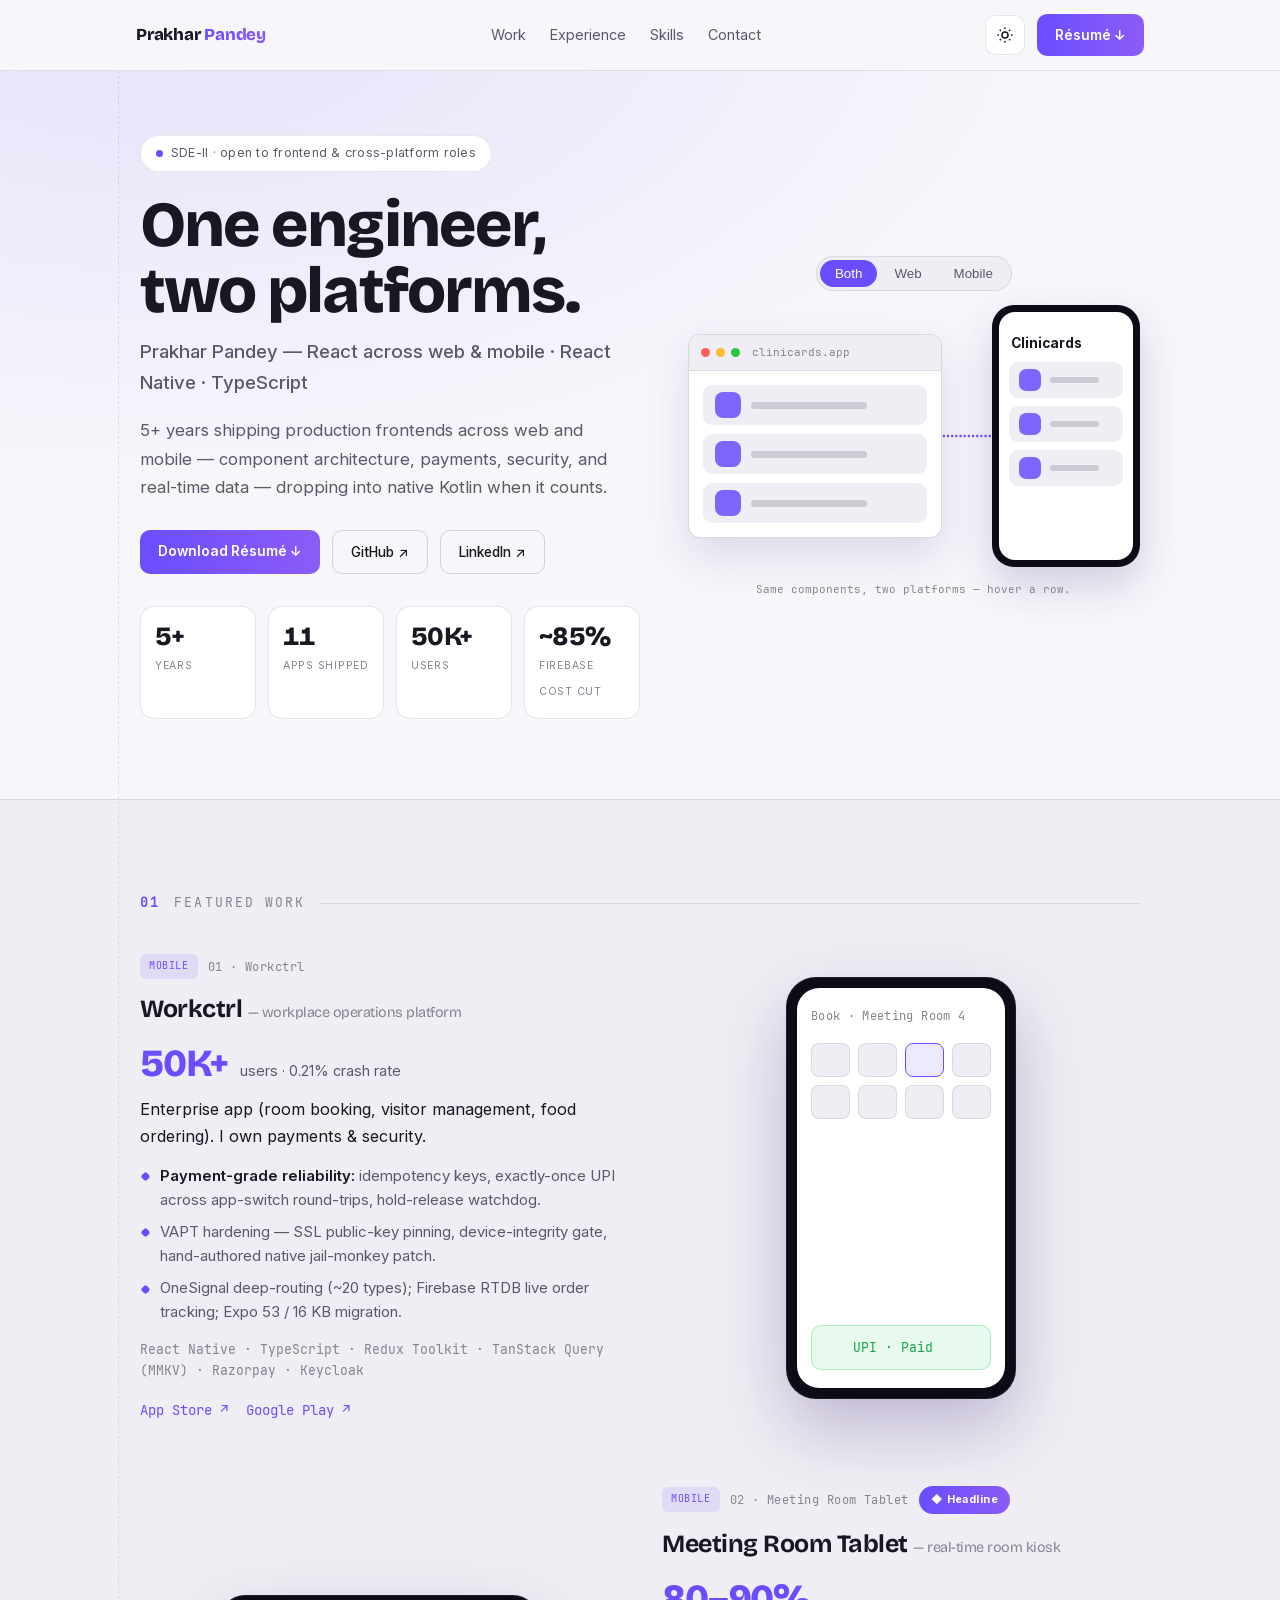
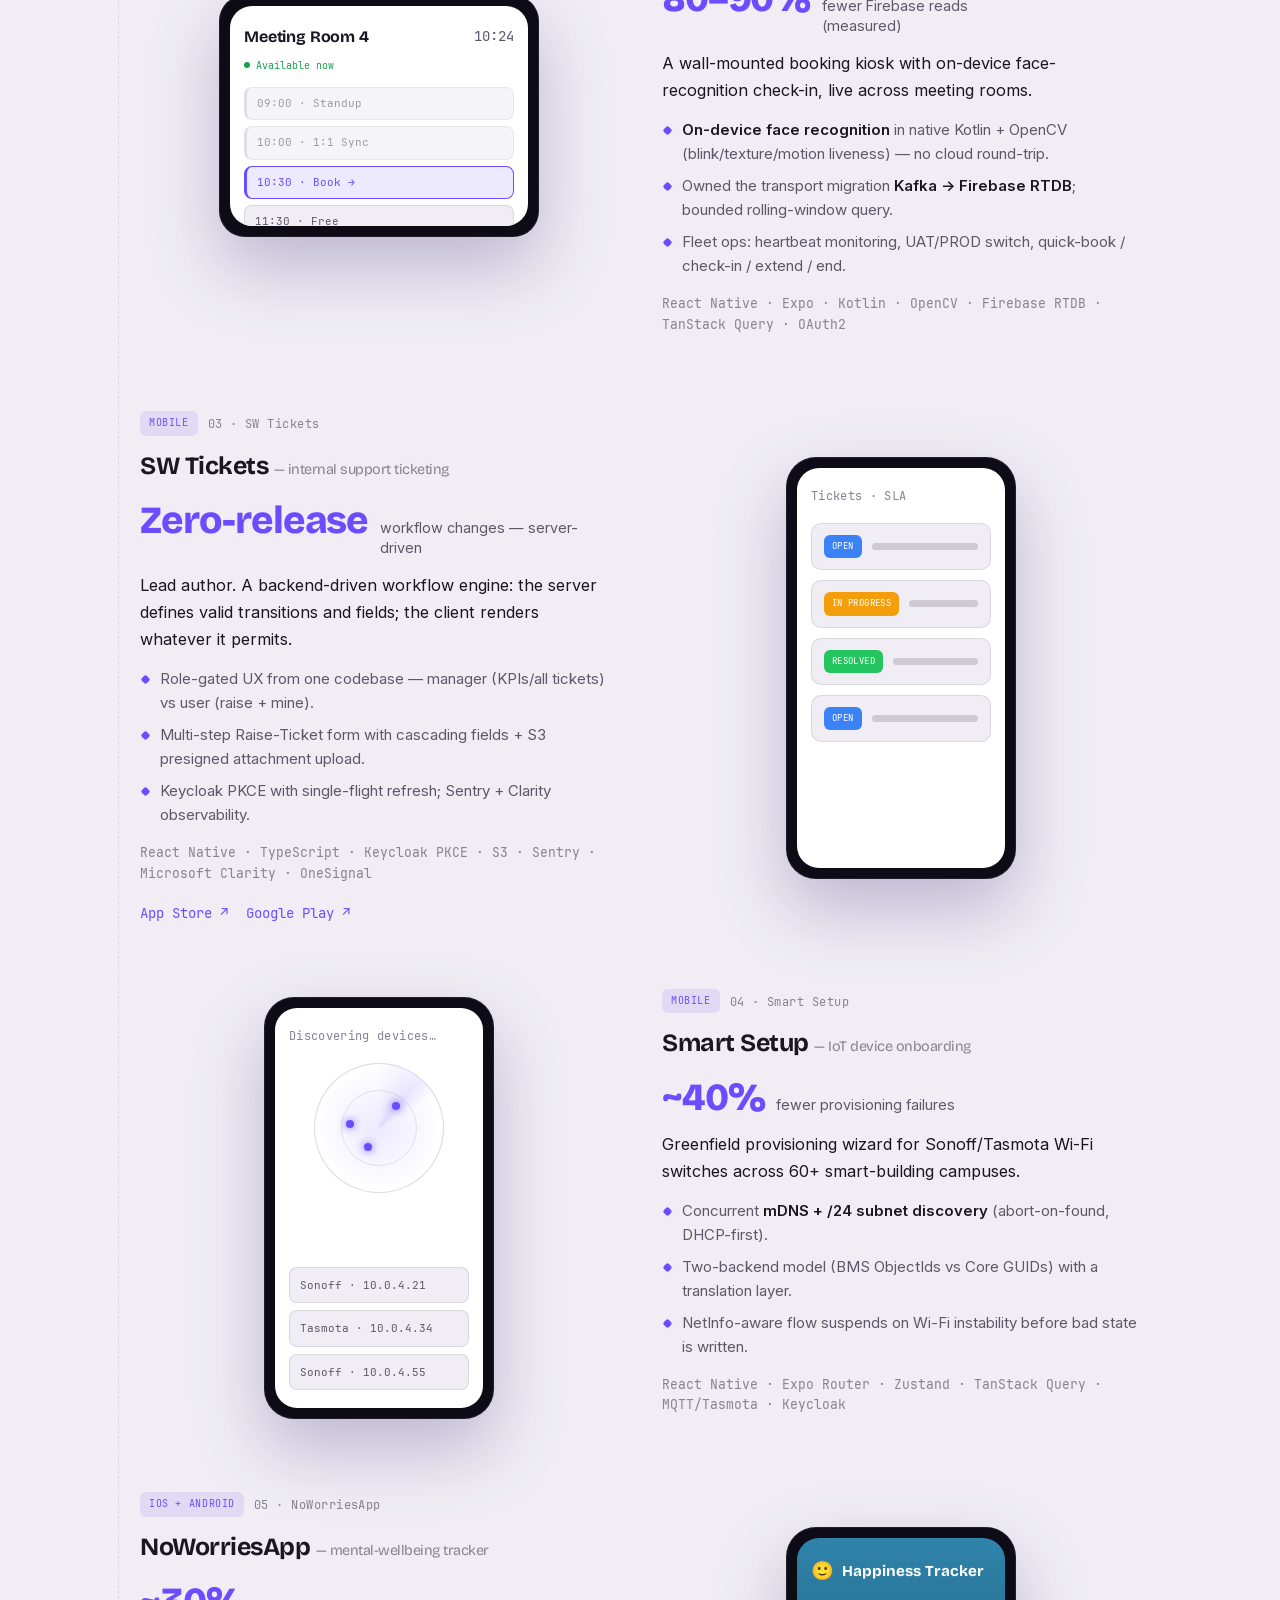
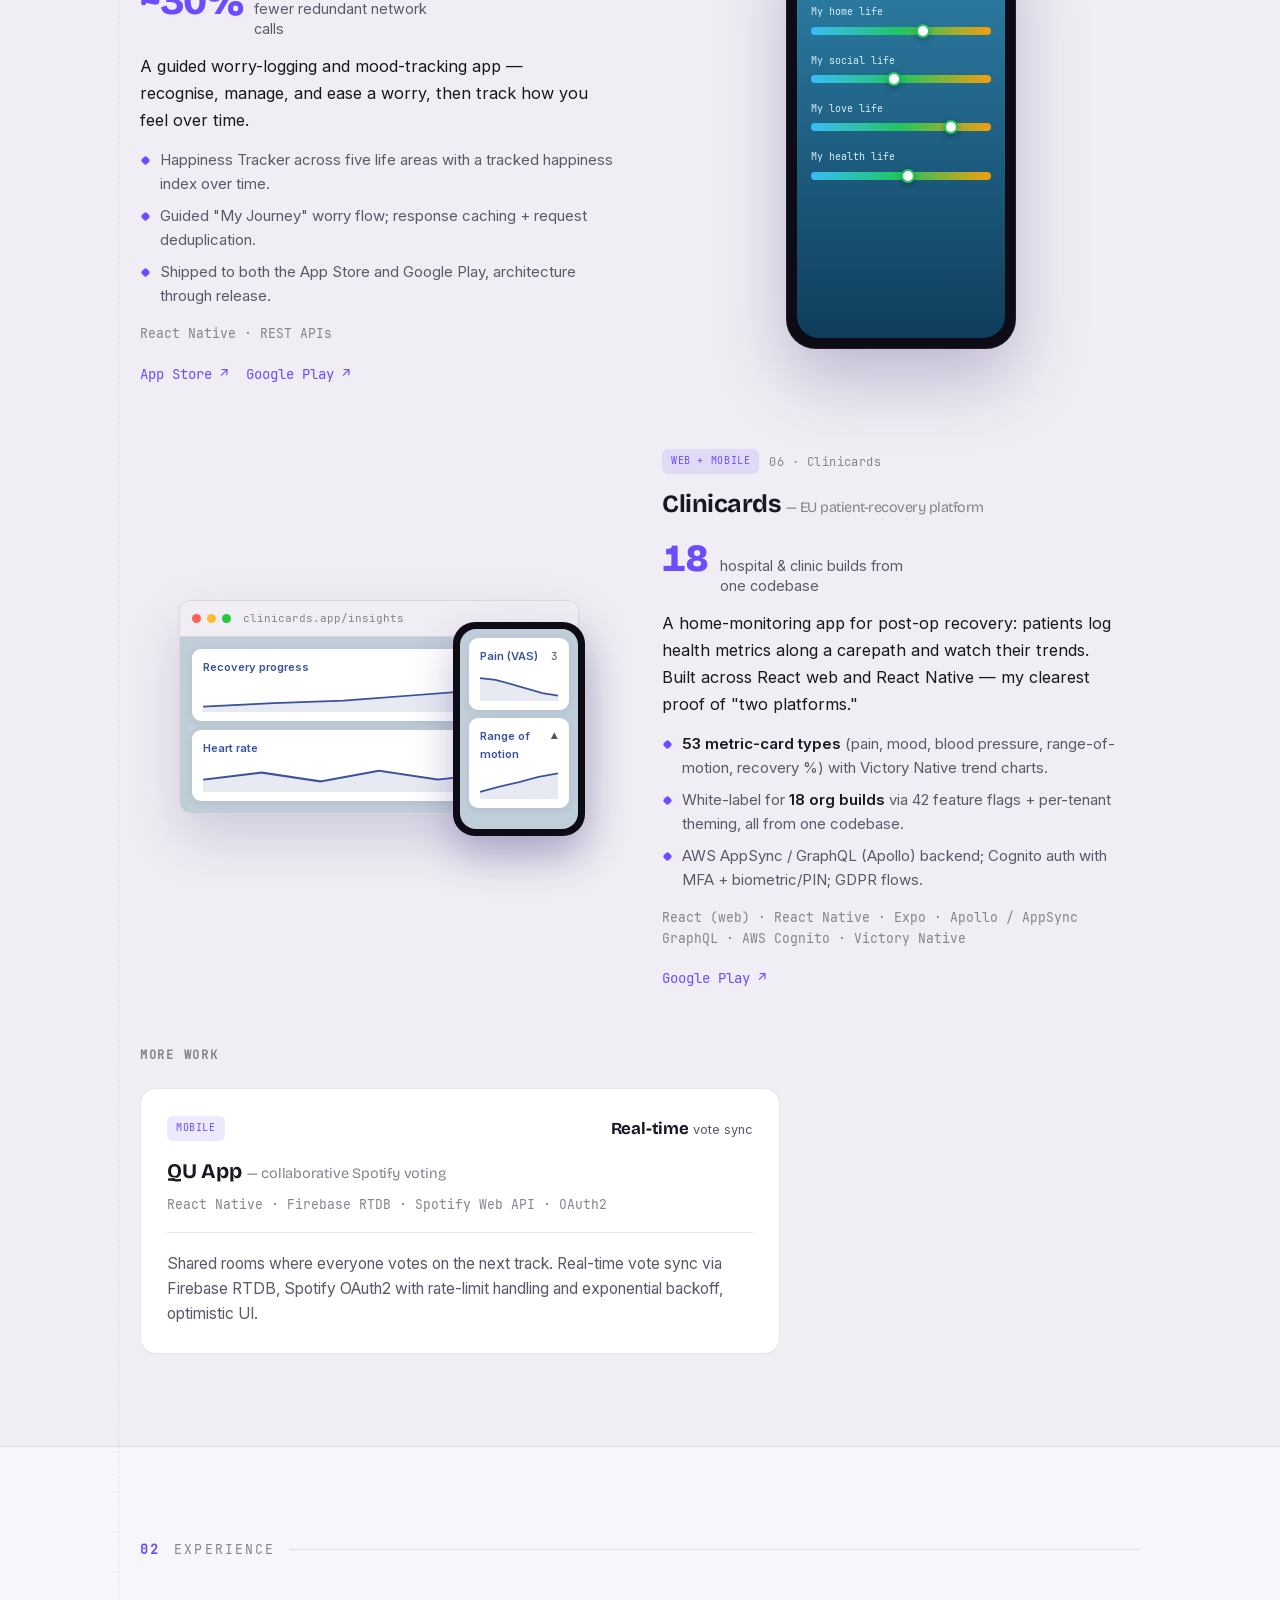
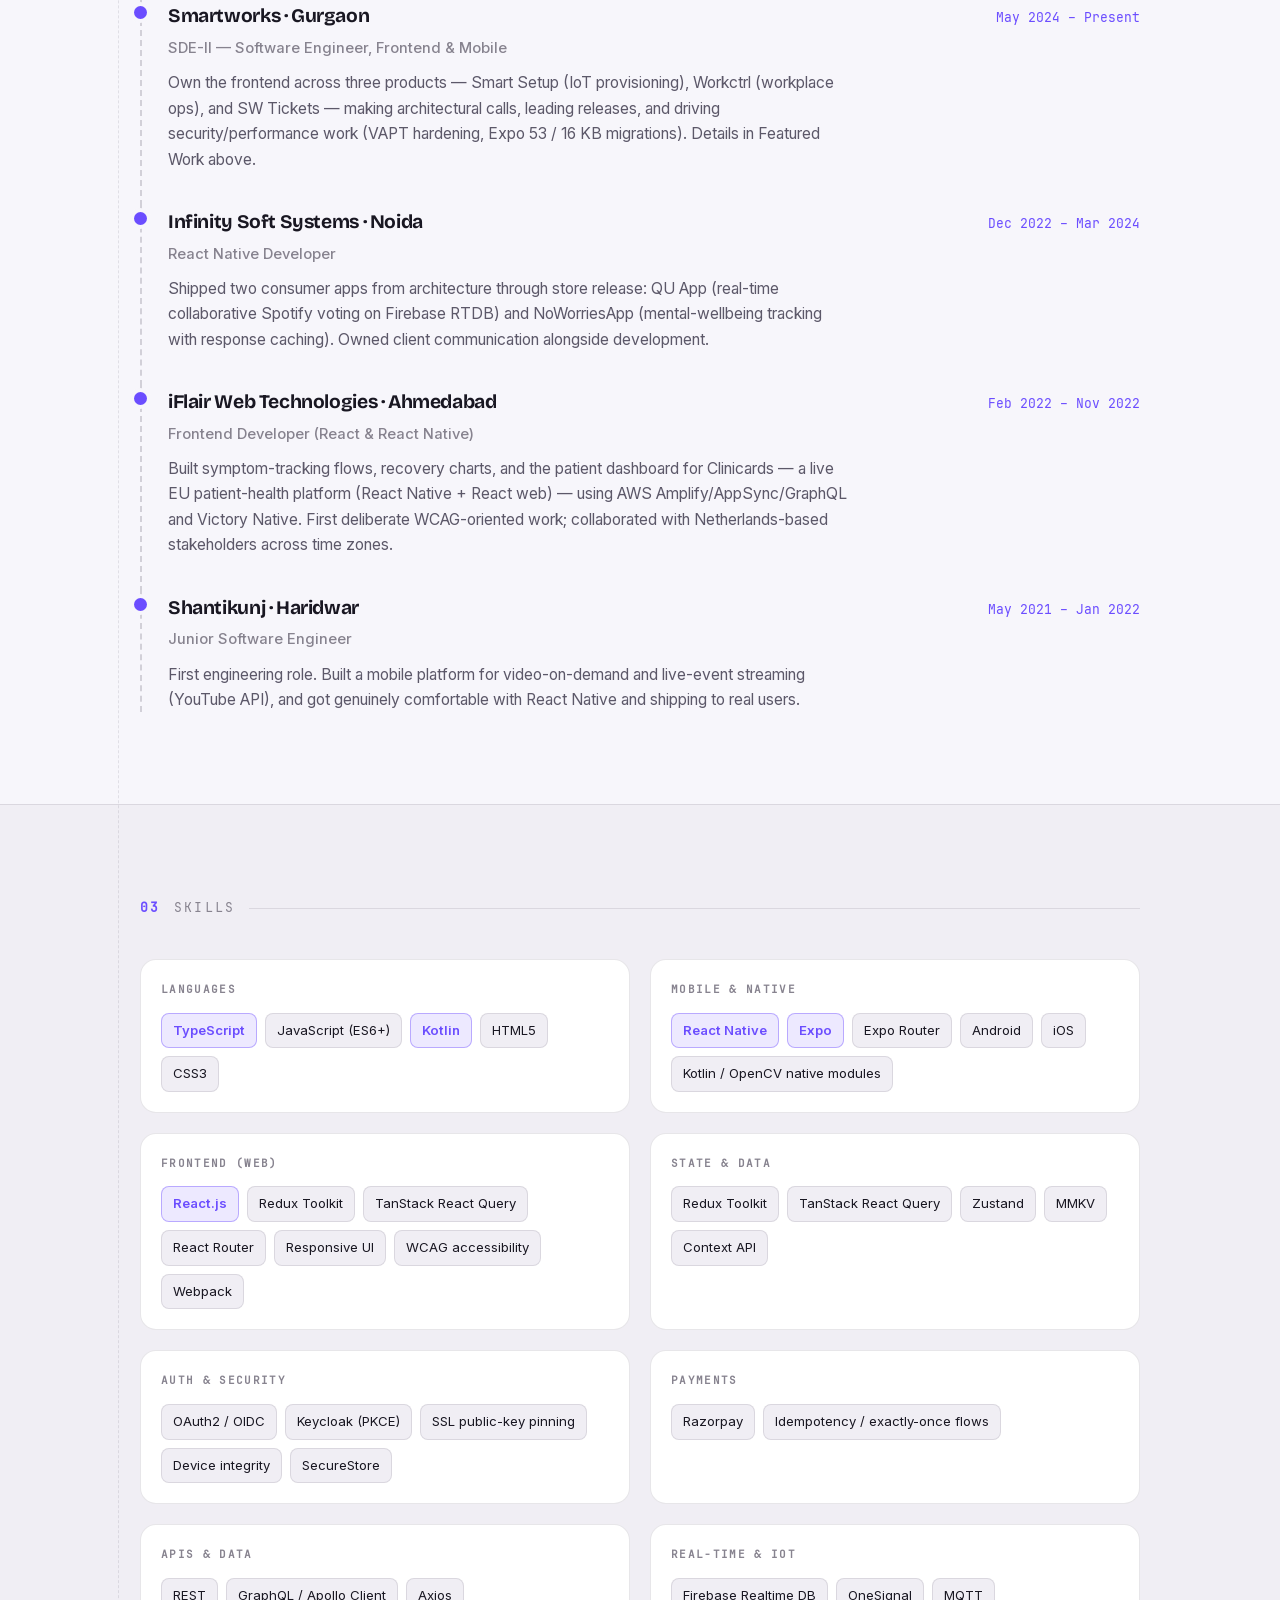
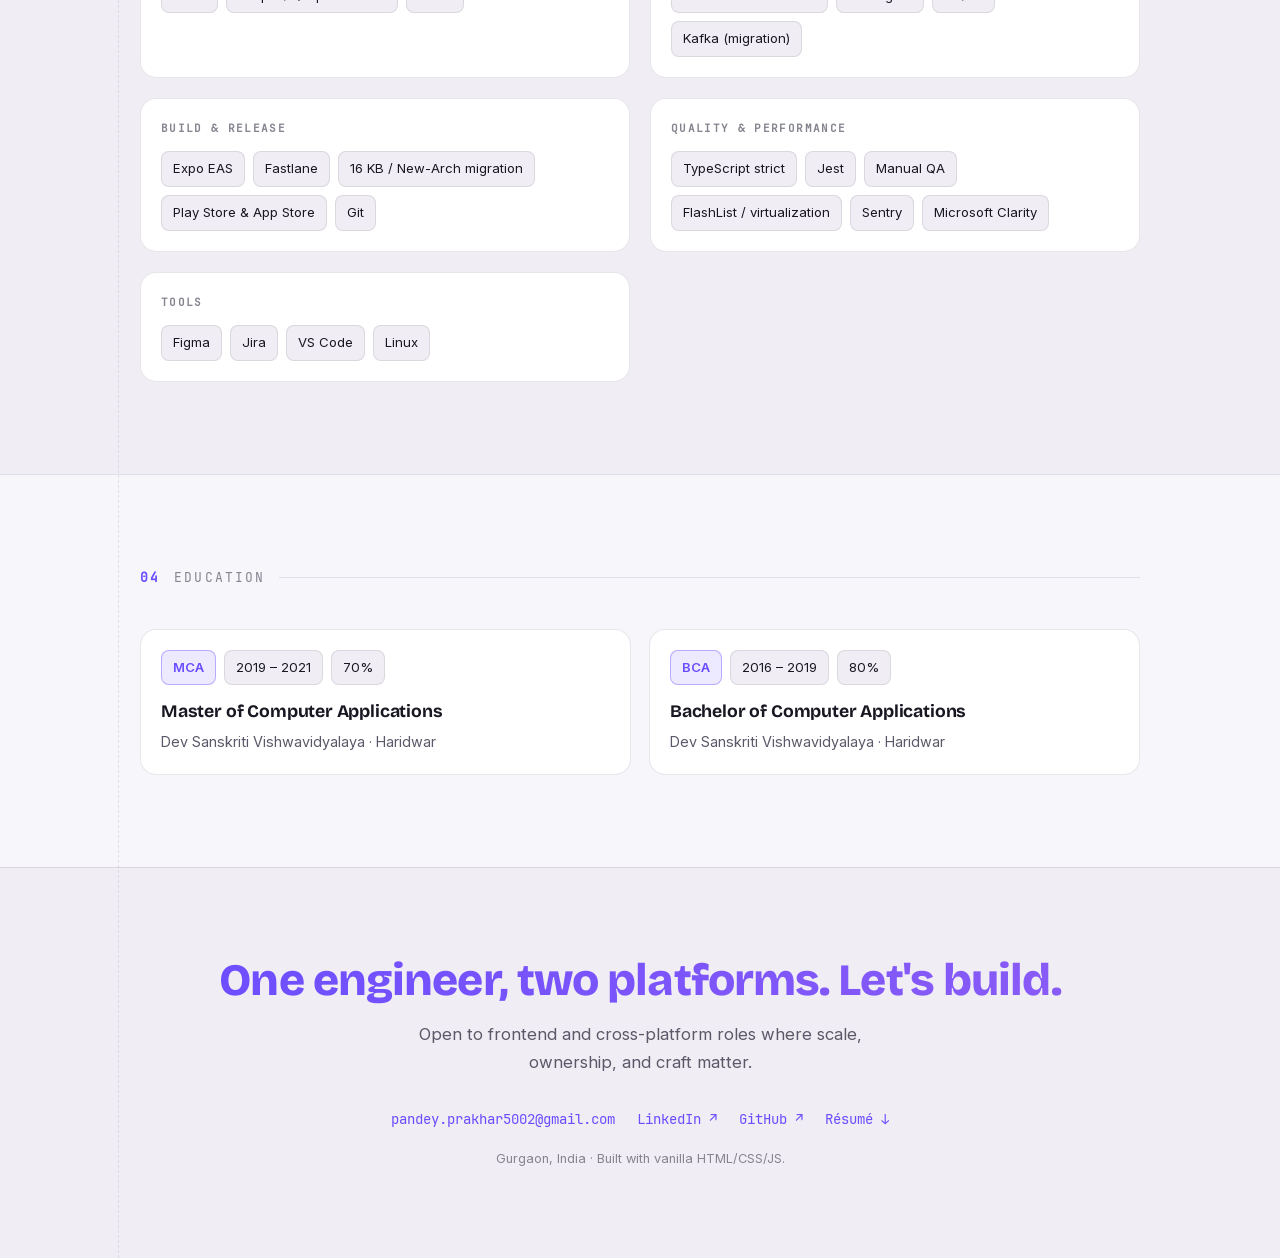
==== index.html @ b1ce0dd2 "Revert product-builder redesign; keep the July design with slate/blue dark mode Co-Authored-By: Clau" ====
<!DOCTYPE html>
<html lang="en">
  <head>
    <meta charset="utf-8" />
    <meta name="viewport" content="width=device-width, initial-scale=1" />
    <meta name="description" content="Prakhar Pandey — SDE-II, Frontend & Cross-Platform Engineer. React, React Native, and TypeScript across web and mobile." />
    <meta name="author" content="Prakhar Pandey" />
    <meta name="theme-color" content="#f7f6fb" />
    <!-- Open Graph -->
    <meta property="og:type" content="website" />
    <meta property="og:title" content="Prakhar Pandey — SDE-II · Frontend & Cross-Platform Engineer" />
    <meta property="og:description" content="SDE-II · React, React Native & TypeScript · one engineer, two platforms. 5+ years shipping production apps." />
    <meta property="og:url" content="https://prakhar5002.github.io/" />
    <title>Prakhar Pandey — SDE-II · Frontend & Cross-Platform Engineer</title>
    <link rel="icon" type="image/x-icon" href="assets/img/favicon.ico" />
    <link href="css/styles.css" rel="stylesheet" />
    <noscript><style>.reveal,.reveal-row{opacity:1 !important;transform:none !important}</style></noscript>
  </head>
  <body id="page-top" data-theme="light">
    <nav class="nav" aria-label="Primary">
      <a class="nav-brand" href="#page-top">Prakhar<span class="gradient-text">Pandey</span></a>
      <ul class="nav-links">
        <li><a href="#projects">Work</a></li>
        <li><a href="#experience">Experience</a></li>
        <li><a href="#skills">Skills</a></li>
        <li><a href="#contact">Contact</a></li>
      </ul>
      <div class="nav-actions">
        <button id="theme-toggle" class="icon-btn" aria-label="Toggle light/dark theme" type="button">
          <svg class="icon-moon" aria-hidden="true" width="18" height="18" viewBox="0 0 24 24" fill="none" stroke="currentColor" stroke-width="2"><path d="M21 12.8A9 9 0 1 1 11.2 3a7 7 0 0 0 9.8 9.8Z"/></svg>
          <svg class="icon-sun" aria-hidden="true" width="18" height="18" viewBox="0 0 24 24" fill="none" stroke="currentColor" stroke-width="2"><circle cx="12" cy="12" r="4"/><path d="M12 2v2M12 20v2M2 12h2M20 12h2M5 5l1.5 1.5M17.5 17.5 19 19M19 5l-1.5 1.5M6.5 17.5 5 19"/></svg>
        </button>
        <a class="btn-cta" href="assets/Prakhar_Pandey.pdf" download>Résumé ↓</a>
      </div>
    </nav>
    <main>
      <section id="about" class="section hero">
        <div class="hero-split">
          <div class="hero-copy reveal">
            <p class="hero-eyebrow"><span class="dot"></span> SDE-II · open to frontend &amp; cross-platform roles</p>
            <h1 class="hero-name">One engineer,<br>two platforms.</h1>
            <p class="hero-role">Prakhar Pandey — React across web &amp; mobile · React Native · TypeScript</p>
            <p class="hero-lead">5+ years shipping production frontends across web and mobile — component
              architecture, payments, security, and real-time data — dropping into native Kotlin when it counts.</p>
            <div class="hero-cta">
              <a class="btn-cta" href="assets/Prakhar_Pandey.pdf" download>Download Résumé ↓</a>
              <a class="btn-ghost" href="https://github.com/Prakhar5002" target="_blank" rel="noopener">GitHub ↗</a>
              <a class="btn-ghost" href="https://www.linkedin.com/in/prakhar-pandeey-97532915a/" target="_blank" rel="noopener">LinkedIn ↗</a>
            </div>
            <div class="stat-tiles">
              <div class="stat"><span class="stat-n count" data-count="5" data-suffix="+" data-display="5+">5+</span><span class="stat-l">Years</span></div>
              <div class="stat"><span class="stat-n count" data-count="11" data-display="11">11</span><span class="stat-l">Apps shipped</span></div>
              <div class="stat"><span class="stat-n count" data-count="50" data-suffix="K+" data-display="50K+">50K+</span><span class="stat-l">Users</span></div>
              <div class="stat"><span class="stat-n count" data-count="85" data-prefix="~" data-suffix="%" data-display="~85%">~85%</span><span class="stat-l">Firebase cost cut</span></div>
            </div>
          </div>
          <div class="hero-stage reveal">
            <div class="seg" role="tablist" aria-label="Platform view">
              <button class="seg-btn is-on" data-view="both" role="tab" aria-selected="true" type="button">Both</button>
              <button class="seg-btn" data-view="web" role="tab" aria-selected="false" type="button">Web</button>
              <button class="seg-btn" data-view="mobile" role="tab" aria-selected="false" type="button">Mobile</button>
            </div>
            <div class="stage-frames" data-view="both" aria-hidden="true">
              <div class="mock-browser">
                <div class="mb-bar"><i></i><i></i><i></i><span class="mb-url">clinicards.app</span></div>
                <div class="mb-body">
                  <div class="mrow" data-sync="book"><span class="k"></span><span class="l"></span></div>
                  <div class="mrow" data-sync="order"><span class="k"></span><span class="l"></span></div>
                  <div class="mrow" data-sync="visitor"><span class="k"></span><span class="l"></span></div>
                </div>
              </div>
              <svg id="hero-wire" viewBox="0 0 120 20" preserveAspectRatio="none" aria-hidden="true">
                <path d="M2 10 H118" fill="none" stroke="var(--accent)" stroke-width="2" stroke-dasharray="5 5"/>
              </svg>
              <div class="mock-phone">
                <div class="mp-screen">
                  <div class="mp-top">Clinicards</div>
                  <div class="prow" data-sync="book"><span class="k"></span><span class="l"></span></div>
                  <div class="prow" data-sync="order"><span class="k"></span><span class="l"></span></div>
                  <div class="prow" data-sync="visitor"><span class="k"></span><span class="l"></span></div>
                </div>
              </div>
            </div>
            <p class="stage-cap">Same components, two platforms — hover a row.</p>
          </div>
        </div>
      </section>

      <section id="projects" class="section reveal">
        <h2 class="section-label">Featured Work</h2>
        <div class="work">

          <!-- 01 · Workctrl -->
          <article class="work-row reveal-row" data-side="right">
            <div class="work-text">
              <div class="work-meta"><span class="ptag">Mobile</span><span class="work-idx">01 · Workctrl</span></div>
              <h3>Workctrl <span class="pcard-sub">— workplace operations platform</span></h3>
              <div class="work-metric"><span class="count" data-count="50" data-suffix="K+" data-display="50K+">50K+</span><em>users · 0.21% crash rate</em></div>
              <p class="work-lead">Enterprise app (room booking, visitor management, food ordering). I own payments &amp; security.</p>
              <ul class="work-points">
                <li><strong>Payment-grade reliability:</strong> idempotency keys, exactly-once UPI across app-switch round-trips, hold-release watchdog.</li>
                <li>VAPT hardening — SSL public-key pinning, device-integrity gate, hand-authored native jail-monkey patch.</li>
                <li>OneSignal deep-routing (~20 types); Firebase RTDB live order tracking; Expo 53 / 16 KB migration.</li>
              </ul>
              <p class="pcard-stack">React Native · TypeScript · Redux Toolkit · TanStack Query (MMKV) · Razorpay · Keycloak</p>
              <div class="pcard-links">
                <a href="https://apps.apple.com/us/app/workctrl/id6739703138" target="_blank" rel="noopener">App Store ↗</a>
                <a href="https://play.google.com/store/apps/details?id=com.sts.swmobile" target="_blank" rel="noopener">Google Play ↗</a>
              </div>
            </div>
            <div class="work-visual" data-tilt>
              <div class="device"><div class="dscreen viz-pay">
                <div class="dhead">Book · Meeting Room 4</div>
                <div class="slotgrid" aria-hidden="true"><span></span><span></span><span class="sel"></span><span></span><span></span><span></span><span></span><span></span></div>
                <div class="paid" aria-hidden="true"><svg class="check" viewBox="0 0 24 24" fill="none" stroke="currentColor" stroke-width="3"><path d="M4 12l5 5L20 6"/></svg> UPI · Paid</div>
              </div></div>
            </div>
          </article>

          <!-- 02 · Meeting Room Tablet -->
          <article class="work-row reveal-row" data-side="left">
            <div class="work-text">
              <div class="work-meta"><span class="ptag">Mobile</span><span class="work-idx">02 · Meeting Room Tablet</span><span class="pcard-badge">◆ Headline</span></div>
              <h3>Meeting Room Tablet <span class="pcard-sub">— real-time room kiosk</span></h3>
              <div class="work-metric"><span class="count" data-count="90" data-suffix="%" data-display="80–90%">80–90%</span><em>fewer Firebase reads (measured)</em></div>
              <p class="work-lead">A wall-mounted booking kiosk with on-device face-recognition check-in, live across meeting rooms.</p>
              <ul class="work-points">
                <li><strong>On-device face recognition</strong> in native Kotlin + OpenCV (blink/texture/motion liveness) — no cloud round-trip.</li>
                <li>Owned the transport migration <strong>Kafka → Firebase RTDB</strong>; bounded rolling-window query.</li>
                <li>Fleet ops: heartbeat monitoring, UAT/PROD switch, quick-book / check-in / extend / end.</li>
              </ul>
              <p class="pcard-stack">React Native · Expo · Kotlin · OpenCV · Firebase RTDB · TanStack Query · OAuth2</p>
            </div>
            <div class="work-visual" data-tilt>
              <div class="device tablet"><div class="dscreen viz-room">
                <div class="room-head"><div><b>Meeting Room 4</b><span class="free">● Available now</span></div><span class="clock">10:24</span></div>
                <div class="room-slots">
                  <div class="slot busy">09:00 · Standup</div>
                  <div class="slot busy">10:00 · 1:1 Sync</div>
                  <div class="slot now">10:30 · Book →</div>
                  <div class="slot">11:30 · Free</div>
                </div>
                <button class="room-book" type="button" tabindex="-1">Face check-in</button>
              </div></div>
            </div>
          </article>

          <!-- 03 · SW Tickets -->
          <article class="work-row reveal-row" data-side="right">
            <div class="work-text">
              <div class="work-meta"><span class="ptag">Mobile</span><span class="work-idx">03 · SW Tickets</span></div>
              <h3>SW Tickets <span class="pcard-sub">— internal support ticketing</span></h3>
              <div class="work-metric"><span class="worded">Zero-release</span><em>workflow changes — server-driven</em></div>
              <p class="work-lead">Lead author. A backend-driven workflow engine: the server defines valid transitions and fields; the client renders whatever it permits.</p>
              <ul class="work-points">
                <li>Role-gated UX from one codebase — manager (KPIs/all tickets) vs user (raise + mine).</li>
                <li>Multi-step Raise-Ticket form with cascading fields + S3 presigned attachment upload.</li>
                <li>Keycloak PKCE with single-flight refresh; Sentry + Clarity observability.</li>
              </ul>
              <p class="pcard-stack">React Native · TypeScript · Keycloak PKCE · S3 · Sentry · Microsoft Clarity · OneSignal</p>
              <div class="pcard-links">
                <a href="https://apps.apple.com/us/app/sw-tickets/id6504776362" target="_blank" rel="noopener">App Store ↗</a>
                <a href="https://play.google.com/store/apps/details?id=com.swticket" target="_blank" rel="noopener">Google Play ↗</a>
              </div>
            </div>
            <div class="work-visual" data-tilt>
              <div class="device"><div class="dscreen viz-tickets">
                <div class="dhead">Tickets · SLA</div>
                <ul class="dtix" aria-hidden="true">
                  <li><span class="pill open">Open</span><b></b></li>
                  <li><span class="pill prog">In&nbsp;progress</span><b></b></li>
                  <li><span class="pill done">Resolved</span><b></b></li>
                  <li><span class="pill open">Open</span><b></b></li>
                </ul>
              </div></div>
            </div>
          </article>

          <!-- 04 · Smart Setup -->
          <article class="work-row reveal-row" data-side="left">
            <div class="work-text">
              <div class="work-meta"><span class="ptag">Mobile</span><span class="work-idx">04 · Smart Setup</span></div>
              <h3>Smart Setup <span class="pcard-sub">— IoT device onboarding</span></h3>
              <div class="work-metric"><span class="count" data-count="40" data-prefix="~" data-suffix="%" data-display="~40%">~40%</span><em>fewer provisioning failures</em></div>
              <p class="work-lead">Greenfield provisioning wizard for Sonoff/Tasmota Wi-Fi switches across 60+ smart-building campuses.</p>
              <ul class="work-points">
                <li>Concurrent <strong>mDNS + /24 subnet discovery</strong> (abort-on-found, DHCP-first).</li>
                <li>Two-backend model (BMS ObjectIds vs Core GUIDs) with a translation layer.</li>
                <li>NetInfo-aware flow suspends on Wi-Fi instability before bad state is written.</li>
              </ul>
              <p class="pcard-stack">React Native · Expo Router · Zustand · TanStack Query · MQTT/Tasmota · Keycloak</p>
            </div>
            <div class="work-visual" data-tilt>
              <div class="device"><div class="dscreen viz-radar">
                <div class="dhead">Discovering devices…</div>
                <div class="radar" aria-hidden="true"><span class="sweep"></span><span class="blip b1"></span><span class="blip b2"></span><span class="blip b3"></span></div>
                <ul class="dfound"><li>Sonoff · 10.0.4.21</li><li>Tasmota · 10.0.4.34</li><li>Sonoff · 10.0.4.55</li></ul>
              </div></div>
            </div>
          </article>

          <!-- 05 · NoWorriesApp -->
          <article class="work-row reveal-row" data-side="right">
            <div class="work-text">
              <div class="work-meta"><span class="ptag">iOS + Android</span><span class="work-idx">05 · NoWorriesApp</span></div>
              <h3>NoWorriesApp <span class="pcard-sub">— mental-wellbeing tracker</span></h3>
              <div class="work-metric"><span class="count" data-count="30" data-prefix="~" data-suffix="%" data-display="~30%">~30%</span><em>fewer redundant network calls</em></div>
              <p class="work-lead">A guided worry-logging and mood-tracking app — recognise, manage, and ease a worry, then track how you feel over time.</p>
              <ul class="work-points">
                <li>Happiness Tracker across five life areas with a tracked happiness index over time.</li>
                <li>Guided "My Journey" worry flow; response caching + request deduplication.</li>
                <li>Shipped to both the App Store and Google Play, architecture through release.</li>
              </ul>
              <p class="pcard-stack">React Native · REST APIs</p>
              <div class="pcard-links">
                <a href="https://apps.apple.com/in/app/noworriesapp/id6450531547" target="_blank" rel="noopener">App Store ↗</a>
                <a href="https://play.google.com/store/apps/details?id=com.noworries" target="_blank" rel="noopener">Google Play ↗</a>
              </div>
            </div>
            <div class="work-visual" data-tilt>
              <div class="device"><div class="dscreen viz-happy">
                <div class="happy-head"><span class="smiley" aria-hidden="true">🙂</span> Happiness Tracker</div>
                <div class="hslider"><span>My home life</span><div class="htrack"><i style="left:62%"></i></div></div>
                <div class="hslider"><span>My social life</span><div class="htrack"><i style="left:46%"></i></div></div>
                <div class="hslider"><span>My love life</span><div class="htrack"><i style="left:78%"></i></div></div>
                <div class="hslider"><span>My health life</span><div class="htrack"><i style="left:54%"></i></div></div>
              </div></div>
            </div>
          </article>

          <!-- 06 · Clinicards (web + mobile capstone) -->
          <article class="work-row work-split reveal-row" data-side="left">
            <div class="work-text">
              <div class="work-meta"><span class="ptag">Web + Mobile</span><span class="work-idx">06 · Clinicards</span></div>
              <h3>Clinicards <span class="pcard-sub">— EU patient-recovery platform</span></h3>
              <div class="work-metric"><span class="count" data-count="18" data-display="18">18</span><em>hospital &amp; clinic builds from one codebase</em></div>
              <p class="work-lead">A home-monitoring app for post-op recovery: patients log health metrics along a carepath and watch their trends. Built across React web and React Native — my clearest proof of "two platforms."</p>
              <ul class="work-points">
                <li><strong>53 metric-card types</strong> (pain, mood, blood pressure, range-of-motion, recovery&nbsp;%) with Victory Native trend charts.</li>
                <li>White-label for <strong>18 org builds</strong> via 42 feature flags + per-tenant theming, all from one codebase.</li>
                <li>AWS AppSync / GraphQL (Apollo) backend; Cognito auth with MFA + biometric/PIN; GDPR flows.</li>
              </ul>
              <p class="pcard-stack">React (web) · React Native · Expo · Apollo / AppSync GraphQL · AWS Cognito · Victory Native</p>
              <div class="pcard-links"><a href="https://play.google.com/store/apps/details?id=nl.synappz.clinicards.iherstel" target="_blank" rel="noopener">Google Play ↗</a></div>
            </div>
            <div class="work-visual work-visual-split" data-tilt>
              <div class="split-viz">
                <div class="mock-browser">
                  <div class="mb-bar"><i></i><i></i><i></i><span class="mb-url">clinicards.app/insights</span></div>
                  <div class="mb-body viz-insights" aria-hidden="true">
                    <div class="ins-card">
                      <div class="ins-head"><span class="ins-t">Recovery progress</span><span class="ins-v">72%</span></div>
                      <svg class="ins-chart" viewBox="0 0 120 34" preserveAspectRatio="none"><polygon class="ar" points="0,34 0,28 24,24 48,21 72,15 96,9 120,4 120,34"/><polyline class="ln" points="0,28 24,24 48,21 72,15 96,9 120,4"/></svg>
                    </div>
                    <div class="ins-card">
                      <div class="ins-head"><span class="ins-t">Heart rate</span><span class="ins-v">72 bpm</span></div>
                      <svg class="ins-chart" viewBox="0 0 120 34" preserveAspectRatio="none"><polygon class="ar" points="0,34 0,20 20,12 40,22 60,10 80,20 100,13 120,17 120,34"/><polyline class="ln" points="0,20 20,12 40,22 60,10 80,20 100,13 120,17"/></svg>
                    </div>
                  </div>
                </div>
                <div class="mock-phone">
                  <div class="mp-screen viz-insights-m" aria-hidden="true">
                    <div class="ins-card">
                      <div class="ins-head"><span class="ins-t">Pain (VAS)</span><span class="ins-v">3</span></div>
                      <svg class="ins-chart" viewBox="0 0 120 34" preserveAspectRatio="none"><polygon class="ar" points="0,34 0,8 24,10 48,15 72,20 96,25 120,28 120,34"/><polyline class="ln" points="0,8 24,10 48,15 72,20 96,25 120,28"/></svg>
                    </div>
                    <div class="ins-card">
                      <div class="ins-head"><span class="ins-t">Range of motion</span><span class="ins-v">▲</span></div>
                      <svg class="ins-chart" viewBox="0 0 120 34" preserveAspectRatio="none"><polygon class="ar" points="0,34 0,26 30,20 60,15 90,9 120,5 120,34"/><polyline class="ln" points="0,26 30,20 60,15 90,9 120,5"/></svg>
                    </div>
                  </div>
                </div>
              </div>
            </div>
          </article>

        </div>

        <h3 class="work-more-label">More work</h3>
        <div class="projects-grid more-grid">
          <article class="pcard pcard-compact reveal-row">
            <div class="pcard-toprow"><span class="ptag">Mobile</span><span class="phero-metric"><b>Real-time</b> vote sync</span></div>
            <h3>QU App <span class="pcard-sub">— collaborative Spotify voting</span></h3>
            <p class="pcard-stack">React Native · Firebase RTDB · Spotify Web API · OAuth2</p>
            <p class="pcard-points-p">Shared rooms where everyone votes on the next track. Real-time vote sync via Firebase RTDB, Spotify OAuth2 with rate-limit handling and exponential backoff, optimistic UI.</p>
          </article>
        </div>
      </section>

      <section id="experience" class="section reveal">
        <h2 class="section-label">Experience</h2>
        <div class="xp-timeline">
          <div class="xp-item reveal-row">
            <div class="xp-head"><h3>Smartworks · Gurgaon</h3><span class="xp-date">May 2024 – Present</span></div>
            <p class="xp-role">SDE-II — Software Engineer, Frontend &amp; Mobile</p>
            <p class="xp-body">Own the frontend across three products — Smart Setup (IoT provisioning), Workctrl (workplace ops), and SW Tickets — making architectural calls, leading releases, and driving security/performance work (VAPT hardening, Expo 53 / 16 KB migrations). Details in Featured Work above.</p>
          </div>
          <div class="xp-item reveal-row">
            <div class="xp-head"><h3>Infinity Soft Systems · Noida</h3><span class="xp-date">Dec 2022 – Mar 2024</span></div>
            <p class="xp-role">React Native Developer</p>
            <p class="xp-body">Shipped two consumer apps from architecture through store release: QU App (real-time collaborative Spotify voting on Firebase RTDB) and NoWorriesApp (mental-wellbeing tracking with response caching). Owned client communication alongside development.</p>
          </div>
          <div class="xp-item reveal-row">
            <div class="xp-head"><h3>iFlair Web Technologies · Ahmedabad</h3><span class="xp-date">Feb 2022 – Nov 2022</span></div>
            <p class="xp-role">Frontend Developer (React &amp; React Native)</p>
            <p class="xp-body">Built symptom-tracking flows, recovery charts, and the patient dashboard for Clinicards — a live EU patient-health platform (React Native + React web) — using AWS Amplify/AppSync/GraphQL and Victory Native. First deliberate WCAG-oriented work; collaborated with Netherlands-based stakeholders across time zones.</p>
          </div>
          <div class="xp-item reveal-row">
            <div class="xp-head"><h3>Shantikunj · Haridwar</h3><span class="xp-date">May 2021 – Jan 2022</span></div>
            <p class="xp-role">Junior Software Engineer</p>
            <p class="xp-body">First engineering role. Built a mobile platform for video-on-demand and live-event streaming (YouTube API), and got genuinely comfortable with React Native and shipping to real users.</p>
          </div>
        </div>
      </section>

      <section id="skills" class="section reveal">
        <h2 class="section-label">Skills</h2>
        <div class="skills-grid">
          <div class="skill-group reveal-row"><h3>Languages</h3><div class="chips">
            <span class="chip key">TypeScript</span><span class="chip">JavaScript (ES6+)</span><span class="chip key">Kotlin</span><span class="chip">HTML5</span><span class="chip">CSS3</span>
          </div></div>
          <div class="skill-group reveal-row"><h3>Mobile &amp; Native</h3><div class="chips">
            <span class="chip key">React Native</span><span class="chip key">Expo</span><span class="chip">Expo Router</span><span class="chip">Android</span><span class="chip">iOS</span><span class="chip">Kotlin / OpenCV native modules</span>
          </div></div>
          <div class="skill-group reveal-row"><h3>Frontend (Web)</h3><div class="chips">
            <span class="chip key">React.js</span><span class="chip">Redux Toolkit</span><span class="chip">TanStack React Query</span><span class="chip">React Router</span><span class="chip">Responsive UI</span><span class="chip">WCAG accessibility</span><span class="chip">Webpack</span>
          </div></div>
          <div class="skill-group reveal-row"><h3>State &amp; Data</h3><div class="chips">
            <span class="chip">Redux Toolkit</span><span class="chip">TanStack React Query</span><span class="chip">Zustand</span><span class="chip">MMKV</span><span class="chip">Context API</span>
          </div></div>
          <div class="skill-group reveal-row"><h3>Auth &amp; Security</h3><div class="chips">
            <span class="chip">OAuth2 / OIDC</span><span class="chip">Keycloak (PKCE)</span><span class="chip">SSL public-key pinning</span><span class="chip">Device integrity</span><span class="chip">SecureStore</span>
          </div></div>
          <div class="skill-group reveal-row"><h3>Payments</h3><div class="chips">
            <span class="chip">Razorpay</span><span class="chip">Idempotency / exactly-once flows</span>
          </div></div>
          <div class="skill-group reveal-row"><h3>APIs &amp; Data</h3><div class="chips">
            <span class="chip">REST</span><span class="chip">GraphQL / Apollo Client</span><span class="chip">Axios</span>
          </div></div>
          <div class="skill-group reveal-row"><h3>Real-Time &amp; IoT</h3><div class="chips">
            <span class="chip">Firebase Realtime DB</span><span class="chip">OneSignal</span><span class="chip">MQTT</span><span class="chip">Kafka (migration)</span>
          </div></div>
          <div class="skill-group reveal-row"><h3>Build &amp; Release</h3><div class="chips">
            <span class="chip">Expo EAS</span><span class="chip">Fastlane</span><span class="chip">16 KB / New-Arch migration</span><span class="chip">Play Store &amp; App Store</span><span class="chip">Git</span>
          </div></div>
          <div class="skill-group reveal-row"><h3>Quality &amp; Performance</h3><div class="chips">
            <span class="chip">TypeScript strict</span><span class="chip">Jest</span><span class="chip">Manual QA</span><span class="chip">FlashList / virtualization</span><span class="chip">Sentry</span><span class="chip">Microsoft Clarity</span>
          </div></div>
          <div class="skill-group reveal-row"><h3>Tools</h3><div class="chips">
            <span class="chip">Figma</span><span class="chip">Jira</span><span class="chip">VS Code</span><span class="chip">Linux</span>
          </div></div>
        </div>
      </section>

      <section id="education" class="section reveal">
        <h2 class="section-label">Education</h2>
        <div class="edu-grid">
          <div class="edu-card reveal-row">
            <div class="chips edu-chips"><span class="chip key">MCA</span><span class="chip">2019 – 2021</span><span class="chip">70%</span></div>
            <h3>Master of Computer Applications</h3>
            <p class="edu-org">Dev Sanskriti Vishwavidyalaya · Haridwar</p>
          </div>
          <div class="edu-card reveal-row">
            <div class="chips edu-chips"><span class="chip key">BCA</span><span class="chip">2016 – 2019</span><span class="chip">80%</span></div>
            <h3>Bachelor of Computer Applications</h3>
            <p class="edu-org">Dev Sanskriti Vishwavidyalaya · Haridwar</p>
          </div>
        </div>
      </section>

      <footer id="contact" class="section footer reveal">
        <h2 class="footer-title gradient-text">One engineer, two platforms. Let's build.</h2>
        <p class="footer-sub">Open to frontend and cross-platform roles where scale, ownership, and craft matter.</p>
        <div class="footer-links">
          <a href="mailto:pandey.prakhar5002@gmail.com">pandey.prakhar5002@gmail.com</a>
          <a href="https://www.linkedin.com/in/prakhar-pandeey-97532915a/" target="_blank" rel="noopener">LinkedIn ↗</a>
          <a href="https://github.com/Prakhar5002" target="_blank" rel="noopener">GitHub ↗</a>
          <a href="assets/Prakhar_Pandey.pdf" download>Résumé ↓</a>
        </div>
        <p class="footer-copy">Gurgaon, India · Built with vanilla HTML/CSS/JS.</p>
      </footer>
    </main>
    <script src="js/scripts.js" defer></script>
  </body>
</html>
---- css/styles.css ----
@font-face{font-family:'Inter';src:url('../assets/fonts/inter.woff2') format('woff2');
  font-weight:100 900;font-display:swap}
@font-face{font-family:'JetBrains Mono';src:url('../assets/fonts/jetbrains-mono.woff2') format('woff2');
  font-weight:400;font-display:swap}
@font-face{font-family:'Bricolage Grotesque';src:url('../assets/fonts/bricolage-grotesque.woff2') format('woff2');
  font-weight:400 800;font-display:swap}

/* ===== Reset ===== */
*,*::before,*::after{box-sizing:border-box;margin:0;padding:0}
html{scroll-behavior:smooth;font-size:100%;-webkit-text-size-adjust:100%}
img{max-width:100%;display:block}
a{color:inherit;text-decoration:none}
ul{list-style:none}
:focus-visible{outline:2px solid var(--accent-3);outline-offset:3px;border-radius:4px}

/* ===== Tokens (light default / primary) ===== */
:root{
  /* semantic */
  --ground:#f7f6fb; --surface:#ffffff; --surface-2:#f0eef4;
  --ink:#191722; --muted:#5c5869; --faint:#87838f;
  --accent:#6b4dff; --accent-soft:rgba(107,77,255,.12);
  --line:rgba(20,15,40,.10); --line-2:rgba(20,15,40,.16);
  --grad:linear-gradient(90deg,#6b4dff,#8b5cf6);        /* single accent-family, no rainbow in light */
  --grad-cta:linear-gradient(90deg,#6b4dff,#8b5cf6);
  --radius:16px; --maxw:1000px;
  --font-display:'Bricolage Grotesque','Inter',system-ui,sans-serif;
  --font-sans:'Inter',system-ui,-apple-system,"Segoe UI",Roboto,sans-serif;
  --font-mono:'JetBrains Mono',ui-monospace,Menlo,Consolas,monospace;
}
/* Legacy aliases → semantic. MUST be declared on body (not :root) so they
   recompute per theme: body[data-theme] redefines the semantic tokens on body,
   and these var() aliases resolve against body's values, not :root's. */
body{
  --bg:var(--ground); --band:var(--surface-2); --footer-bg:var(--surface-2);
  --card:var(--surface); --card-2:var(--surface-2);
  --border:var(--line); --border-strong:var(--line-2); --hairline:var(--line);
  --text:var(--ink); --text-2:var(--muted); --text-3:var(--faint);
  --accent-1:var(--accent); --accent-2:var(--accent); --accent-3:var(--accent);
  --link:var(--accent);
}
/* Dark: system preference before JS runs (JS then sets an explicit data-theme).
   Palette: slate navy + blue accent. */
@media (prefers-color-scheme: dark){
  :root{
    --ground:#0b1120; --surface:#111827; --surface-2:#1e293b;
    --ink:#f1f5f9; --muted:#cbd5e1; --faint:#94a3b8;
    --accent:#60a5fa; --accent-soft:rgba(59,130,246,.16);
    --line:rgba(148,163,184,.14); --line-2:rgba(148,163,184,.26);
    --grad:linear-gradient(90deg,#3b82f6,#93c5fd);
    --grad-cta:linear-gradient(90deg,#2563eb,#3b82f6);
  }
}
/* Manual dark toggle — wins over system because it's scoped to body */
body[data-theme="dark"]{
  --ground:#0b1120; --surface:#111827; --surface-2:#1e293b;
  --ink:#f1f5f9; --muted:#cbd5e1; --faint:#94a3b8;
  --accent:#60a5fa; --accent-soft:rgba(59,130,246,.16);
  --line:rgba(148,163,184,.14); --line-2:rgba(148,163,184,.26);
  --grad:linear-gradient(90deg,#3b82f6,#93c5fd);
  --grad-cta:linear-gradient(90deg,#2563eb,#3b82f6);
}
/* Manual light toggle — re-assert light so it beats a system-dark preference */
body[data-theme="light"]{
  --ground:#f7f6fb; --surface:#ffffff; --surface-2:#f0eef4;
  --ink:#191722; --muted:#5c5869; --faint:#87838f;
  --accent:#6b4dff; --accent-soft:rgba(107,77,255,.12);
  --line:rgba(20,15,40,.10); --line-2:rgba(20,15,40,.16);
  --grad:linear-gradient(90deg,#6b4dff,#8b5cf6);
  --grad-cta:linear-gradient(90deg,#6b4dff,#8b5cf6);
}

/* ===== Base ===== */
body{
  font-family:var(--font-sans);color:var(--text);background:var(--bg);
  font-size:1rem;line-height:1.65;min-height:100vh;
  -webkit-font-smoothing:antialiased;text-rendering:optimizeLegibility;
}
.gradient-text{background:var(--grad);-webkit-background-clip:text;background-clip:text;color:transparent}

/* ===== Display type (Bricolage Grotesque) ===== */
h1,h2,h3,.nav-brand,.hero-name,.footer-title,.stat-n{font-family:var(--font-display);letter-spacing:-.02em}
h1,.hero-name{text-wrap:balance}

/* ===== Section bands ===== */
main{counter-reset:sec;position:relative}
/* The "wire" spine — a dashed connector threading down the page (hidden on small screens) */
main::before{content:"";position:absolute;top:0;bottom:0;
  left:max(20px,calc((100% - var(--maxw)) / 2 - 22px));
  border-left:1.5px dashed var(--line-2);opacity:.6;pointer-events:none;z-index:2}
@media(max-width:960px){main::before{display:none}}
.section{
  width:100%;
  padding-block:92px;
  padding-inline:max(24px, calc((100% - var(--maxw)) / 2));
  border-top:1px solid var(--hairline);
  position:relative;z-index:1;
}
main > section:first-child{border-top:0}                 /* hero: no divider */
main > section:nth-of-type(even){background:var(--band)} /* projects, skills */

/* Section header: "01 ─ FEATURED WORK ─────" */
.section-label{
  counter-increment:sec;
  display:flex;align-items:center;gap:14px;
  font-family:var(--font-mono);font-size:.82rem;font-weight:500;
  letter-spacing:.16em;text-transform:uppercase;color:var(--text-3);
  margin:0 0 40px;
}
.section-label::before{content:counter(sec,decimal-leading-zero);color:var(--accent-3);font-weight:700}
.section-label::after{content:"";flex:1;height:1px;background:var(--border)}

/* ===== Nav + theme toggle ===== */
.nav{position:sticky;top:0;z-index:50;display:flex;align-items:center;justify-content:space-between;
  gap:16px;padding:14px max(20px, calc((100% - var(--maxw)) / 2 - 4px));
  backdrop-filter:blur(12px);background:color-mix(in srgb,var(--bg) 82%,transparent);
  border-bottom:1px solid var(--hairline)}
.nav-brand{font-weight:800;letter-spacing:-.01em;font-size:1.05rem}
.nav-brand span{margin-left:.3ch}
.nav-links{display:flex;gap:24px;font-size:.9rem;color:var(--text-2)}
.nav-links a{padding:4px 0;transition:color .15s}
.nav-links a:hover{color:var(--text)}
.nav-actions{display:flex;align-items:center;gap:12px}
.icon-btn{background:var(--card);border:1px solid var(--border);color:var(--text);
  width:40px;height:40px;border-radius:10px;display:grid;place-items:center;cursor:pointer;transition:border-color .15s}
.icon-btn:hover{border-color:var(--accent-1)}
body[data-theme="dark"] .icon-sun{display:none}
body[data-theme="light"] .icon-moon{display:none}
.btn-cta{background:var(--grad-cta);color:#fff;font-weight:600;font-size:.85rem;
  padding:10px 18px;border-radius:10px;cursor:pointer;transition:filter .15s,transform .15s}
.btn-cta:hover{filter:brightness(1.08);transform:translateY(-1px)}

/* ===== Hero (split: copy + browser/phone/wire stage) ===== */
.hero{padding-block:64px 80px;
  background:radial-gradient(900px 480px at 12% -10%,var(--accent-soft),transparent),var(--ground)}
.hero-split{display:grid;grid-template-columns:1.05fr .95fr;gap:48px;align-items:center}
.hero-copy{text-align:left}
.hero-eyebrow{display:inline-flex;align-items:center;gap:8px;font-size:.78rem;letter-spacing:.02em;
  padding:7px 15px;border-radius:999px;background:var(--surface);border:1px solid var(--line);color:var(--muted)}
.hero-eyebrow .dot{width:7px;height:7px;border-radius:50%;background:var(--accent)}
.hero-name{font-size:clamp(2.4rem,6vw,4rem);font-weight:800;letter-spacing:-.03em;margin:20px 0 12px;line-height:1.03;color:var(--ink)}
.hero-role{font-size:clamp(1rem,2.2vw,1.18rem);color:var(--muted);font-weight:500}
.hero-lead{max-width:52ch;margin:18px 0 0;color:var(--muted);font-size:1.05rem;line-height:1.7}
.hero-cta{display:flex;gap:12px;flex-wrap:wrap;margin-top:28px}
.btn-ghost{border:1px solid var(--line-2);padding:10px 18px;border-radius:10px;font-size:.85rem;
  color:var(--ink);font-weight:500;transition:border-color .15s,background .15s}
.btn-ghost:hover{border-color:var(--accent);background:var(--surface)}
.stat-tiles{display:grid;grid-template-columns:repeat(4,1fr);gap:12px;margin:32px 0 0}
.stat{background:var(--surface);border:1px solid var(--line);border-radius:14px;padding:16px 14px;text-align:left}
.stat-n{display:block;font-size:1.65rem;font-weight:800;line-height:1;color:var(--ink);font-variant-numeric:tabular-nums}
.stat-l{font-size:.66rem;text-transform:uppercase;letter-spacing:.07em;color:var(--faint);margin-top:6px}

/* stage */
.hero-stage{display:flex;flex-direction:column;align-items:center;gap:14px}
.seg{display:inline-flex;gap:2px;background:var(--surface-2);border:1px solid var(--line);border-radius:999px;
  padding:3px;font-family:var(--font-mono);font-size:.72rem}
.seg-btn{border:0;background:none;color:var(--muted);padding:6px 15px;border-radius:999px;cursor:pointer;transition:.15s}
.seg-btn.is-on{background:var(--accent);color:#fff}
.stage-frames{display:grid;grid-template-columns:1fr auto auto;align-items:center;width:100%}
.mock-browser{border-radius:12px;overflow:hidden;border:1px solid var(--line-2);background:var(--surface);
  box-shadow:0 18px 44px rgba(60,40,120,.14);transition:opacity .25s,filter .25s}
.mb-bar{display:flex;align-items:center;gap:6px;padding:9px 12px;background:var(--surface-2);border-bottom:1px solid var(--line)}
.mb-bar i{width:9px;height:9px;border-radius:50%;background:var(--line-2)}
.mb-bar i:nth-child(1){background:#ff5f57}.mb-bar i:nth-child(2){background:#febc2e}.mb-bar i:nth-child(3){background:#28c840}
.mb-url{font-family:var(--font-mono);font-size:.66rem;color:var(--faint);margin-left:6px}
.mb-body{padding:14px}
.mrow{display:flex;align-items:center;gap:10px;height:40px;border-radius:9px;background:var(--surface-2);
  margin-bottom:9px;padding:0 12px;transition:background .2s,box-shadow .2s}
.mrow:last-child{margin-bottom:0}
.mrow .k{width:26px;height:26px;border-radius:8px;background:var(--accent);opacity:.85;flex:none}
.mrow .l{height:7px;border-radius:4px;background:var(--line-2);width:58%}
#hero-wire{width:50px;height:24px;overflow:visible;transform:scaleX(0);transform-origin:left center;
  transition:transform .9s ease .2s}
#hero-wire.draw{transform:scaleX(1)}
.mock-phone{width:148px;border-radius:22px;padding:7px;background:#0d0b16;
  box-shadow:0 18px 40px rgba(60,40,120,.2);transition:opacity .25s,filter .25s}
.mp-screen{background:var(--surface);border-radius:16px;height:248px;overflow:hidden;padding-top:4px}
.mp-top{padding:16px 12px 8px;font-weight:700;font-size:.85rem;color:var(--ink)}
.prow{display:flex;align-items:center;gap:9px;height:36px;border-radius:9px;background:var(--surface-2);
  margin:0 10px 8px;padding:0 10px;transition:background .2s,box-shadow .2s}
.prow .k{width:22px;height:22px;border-radius:7px;background:var(--accent);opacity:.85;flex:none}
.prow .l{height:6px;border-radius:3px;background:var(--line-2);width:52%}
.stage-frames[data-view="web"] .mock-phone{opacity:.3;filter:saturate(.3)}
.stage-frames[data-view="mobile"] .mock-browser{opacity:.3;filter:saturate(.3)}
.mrow.synced,.prow.synced{background:var(--accent-soft);box-shadow:inset 0 0 0 1px var(--accent)}
.stage-cap{font-family:var(--font-mono);font-size:.68rem;color:var(--faint);text-align:center}
@media(max-width:820px){
  .hero-split{grid-template-columns:1fr;gap:34px}
  .hero-stage{align-items:flex-start}
  .stat-tiles{grid-template-columns:repeat(2,1fr)}
}

/* ===== Featured projects ===== */
.projects-grid{display:grid;grid-template-columns:1fr 1fr;gap:22px}
.pcard{background:var(--card);border:1px solid var(--border);border-radius:var(--radius);
  padding:26px;transition:transform .18s ease,border-color .18s ease,box-shadow .18s ease}
.pcard:hover{transform:translateY(-4px);border-color:var(--border-strong);box-shadow:0 14px 34px rgba(0,0,0,.28)}
body[data-theme="light"] .pcard:hover{box-shadow:0 14px 34px rgba(80,50,160,.12)}
.pcard h3{font-size:1.3rem;font-weight:700;letter-spacing:-.01em;margin-bottom:6px;color:var(--text)}
.pcard-sub{color:var(--text-3);font-size:.9rem;font-weight:400}
.pcard-stack{font-family:var(--font-mono);font-size:.8rem;color:var(--text-3);
  margin-bottom:18px;line-height:1.6;padding-bottom:16px;border-bottom:1px solid var(--hairline)}
.pcard-points{padding-left:20px;list-style:disc}
.pcard-points li{font-size:.98rem;color:var(--text-2);margin-bottom:10px;line-height:1.62}
.pcard-points li::marker{color:var(--accent-1)}
.pcard-points li strong{color:var(--text);font-weight:600}
.pcard-points li:last-child{margin-bottom:0}
.pcard-points-p{font-size:.98rem;color:var(--text-2);line-height:1.62}
.pcard-featured{grid-column:1/-1;background:var(--card-2);
  border-color:rgba(167,139,250,.42);box-shadow:0 0 0 1px rgba(167,139,250,.12)}
body[data-theme="light"] .pcard-featured{background:var(--card-2);border-color:rgba(109,40,217,.28)}
.pcard-badge{float:right;font-size:.68rem;font-weight:700;letter-spacing:.04em;color:#fff;
  background:var(--grad-cta);padding:5px 12px;border-radius:999px}
.pcard-metrics{display:flex;gap:10px;flex-wrap:wrap;margin-top:18px}
.mini{font-size:.78rem;color:var(--text-2);background:var(--card);border:1px solid var(--border);
  border-radius:9px;padding:8px 12px}
body[data-theme="light"] .mini{background:#fff}
.mini b{color:var(--accent-3);font-weight:700}
.pcard-links{margin-top:18px;display:flex;gap:18px;font-size:.85rem;font-family:var(--font-mono)}
.pcard-links a{color:var(--link);font-weight:500;transition:opacity .15s}
.pcard-links a:hover{text-decoration:underline}
@media(max-width:760px){.projects-grid{grid-template-columns:1fr}}
/* platform tags + hero metric + Clinicards mini-split */
.pcard-toprow{display:flex;align-items:center;justify-content:space-between;gap:12px;margin-bottom:12px}
.ptag{font-family:var(--font-mono);font-size:.64rem;letter-spacing:.06em;text-transform:uppercase;
  color:var(--accent);background:var(--accent-soft);border-radius:6px;padding:4px 9px;white-space:nowrap}
.phero-metric{font-size:.8rem;color:var(--muted);text-align:right}
.phero-metric b{font-family:var(--font-display);font-size:1.05rem;color:var(--ink);letter-spacing:-.01em}
.pcard-badge{float:none}
.mini-split{display:flex;align-items:center;gap:7px}
.mini-browser{width:56px;height:38px;border-radius:6px;border:1px solid var(--line-2);background:var(--surface-2);position:relative}
.mini-browser::before{content:"";position:absolute;top:0;left:0;right:0;height:8px;background:var(--line);border-radius:5px 5px 0 0}
.mini-wire{width:14px;border-top:1.5px dashed var(--accent)}
.mini-phone{width:23px;height:38px;border-radius:6px;border:1px solid var(--line-2);background:var(--surface-2)}

/* ===== Featured Work — animated case-study rows ===== */
.work{display:flex;flex-direction:column;gap:64px;margin-bottom:56px}
.work-row{display:grid;grid-template-columns:1fr 1fr;gap:44px;align-items:center}
.work-row[data-side="left"] .work-visual{order:-1}
.work-meta{display:flex;align-items:center;gap:10px;flex-wrap:wrap;margin-bottom:10px}
.work-idx{font-family:var(--font-mono);font-size:.72rem;color:var(--faint);letter-spacing:.04em}
.work-text h3{font-size:1.55rem;letter-spacing:-.02em;margin-bottom:14px;color:var(--ink)}
.work-metric{display:flex;align-items:baseline;gap:12px;margin-bottom:14px}
.work-metric .count,.work-metric .worded{font-family:var(--font-display);font-weight:800;
  font-size:2.4rem;line-height:1;letter-spacing:-.03em;color:var(--accent);font-variant-numeric:tabular-nums}
.work-metric em{font-style:normal;color:var(--muted);font-size:.9rem;max-width:22ch;line-height:1.4}
.work-lead{color:var(--ink);font-size:1.02rem;margin-bottom:14px;max-width:46ch}
.work-points{list-style:none;padding:0;margin:0 0 16px}
.work-points li{position:relative;padding-left:20px;color:var(--muted);font-size:.94rem;line-height:1.6;margin-bottom:8px}
.work-points li::before{content:"";position:absolute;left:2px;top:.62em;width:7px;height:7px;border-radius:2px;
  background:var(--accent);transform:rotate(45deg)}
.work-points li strong{color:var(--ink);font-weight:600}
.work-text .pcard-stack{border-bottom:0;padding-bottom:0;margin-bottom:12px}

/* device + screens */
.work-visual{display:flex;justify-content:center;perspective:1000px}
.device{width:230px;border-radius:30px;padding:11px;background:#0d0b16;
  box-shadow:0 30px 70px rgba(60,40,120,.28),inset 0 0 0 1px rgba(255,255,255,.08);
  transform:rotateX(var(--ry,0deg)) rotateY(var(--rx,0deg));transition:transform .2s ease;
  animation:float 6s ease-in-out infinite;will-change:transform}
.dscreen{background:var(--surface);border-radius:22px;height:400px;overflow:hidden;position:relative;
  padding:18px 14px;display:flex;flex-direction:column;gap:12px}
.dhead{font-family:var(--font-mono);font-size:.72rem;color:var(--faint);letter-spacing:.03em}
@keyframes float{0%,100%{translate:0 0}50%{translate:0 -9px}}

/* radar — Smart Setup */
.viz-radar .radar{position:relative;width:130px;height:130px;margin:6px auto;border-radius:50%;
  border:1px solid var(--line-2);background:radial-gradient(circle,var(--accent-soft),transparent 70%)}
.viz-radar .radar::before{content:"";position:absolute;inset:26px;border-radius:50%;border:1px solid var(--line)}
.viz-radar .sweep{position:absolute;inset:0;border-radius:50%;
  background:conic-gradient(from 0deg,transparent 0deg,var(--accent-soft) 40deg,transparent 60deg);
  animation:spin 2.6s linear infinite}
.viz-radar .blip{position:absolute;width:8px;height:8px;border-radius:50%;background:var(--accent);
  box-shadow:0 0 8px var(--accent);animation:blip 2.6s ease-in-out infinite}
.viz-radar .b1{top:30%;left:60%;animation-delay:.3s}.viz-radar .b2{top:62%;left:38%;animation-delay:1s}
.viz-radar .b3{top:44%;left:24%;animation-delay:1.7s}
@keyframes spin{to{transform:rotate(360deg)}}
@keyframes blip{0%,100%{opacity:.25;transform:scale(.7)}50%{opacity:1;transform:scale(1.1)}}
.dfound{list-style:none;padding:0;margin:auto 0 0;display:flex;flex-direction:column;gap:7px}
.dfound li{font-family:var(--font-mono);font-size:.7rem;color:var(--muted);background:var(--surface-2);
  border:1px solid var(--line);border-radius:8px;padding:8px 10px}

/* face scan — Meeting Room */
.viz-scan .face{position:relative;width:120px;height:120px;margin:8px auto;border-radius:14px;
  background:var(--surface-2);overflow:hidden}
.viz-scan .br{position:absolute;width:20px;height:20px;border:2px solid var(--accent)}
.viz-scan .tl{top:10px;left:10px;border-right:0;border-bottom:0}
.viz-scan .tr{top:10px;right:10px;border-left:0;border-bottom:0}
.viz-scan .bl{bottom:10px;left:10px;border-right:0;border-top:0}
.viz-scan .rb{bottom:10px;right:10px;border-left:0;border-top:0}
.viz-scan .scanline{position:absolute;left:8px;right:8px;height:2px;background:var(--accent);
  box-shadow:0 0 10px var(--accent);animation:scan 2.4s ease-in-out infinite}
@keyframes scan{0%,100%{top:14px}50%{top:104px}}
.dslots{list-style:none;padding:0;margin:auto 0 0;display:flex;flex-direction:column;gap:7px}
.dslots li{font-family:var(--font-mono);font-size:.7rem;color:var(--muted);border:1px solid var(--line);
  border-radius:8px;padding:8px 10px;background:var(--surface-2)}
.dslots li.busy{border-left:3px solid var(--accent);color:var(--ink)}

/* tickets — SW Tickets */
.viz-tickets .dtix{list-style:none;padding:0;margin:6px 0 0;display:flex;flex-direction:column;gap:10px}
.viz-tickets .dtix li{display:flex;align-items:center;gap:10px;background:var(--surface-2);
  border:1px solid var(--line);border-radius:10px;padding:11px 12px}
.viz-tickets .dtix b{flex:1;height:7px;border-radius:4px;background:var(--line-2)}
.pill{font-family:var(--font-mono);font-size:.58rem;text-transform:uppercase;letter-spacing:.04em;
  padding:4px 8px;border-radius:6px;color:#fff;position:relative;overflow:hidden;white-space:nowrap}
.pill.open{background:#3b82f6}.pill.prog{background:#f59e0b}.pill.done{background:#22c55e}
.pill::after{content:"";position:absolute;inset:0;background:linear-gradient(90deg,transparent,rgba(255,255,255,.5),transparent);
  transform:translateX(-100%);animation:shimmer 2.6s ease-in-out infinite}
@keyframes shimmer{60%,100%{transform:translateX(120%)}}

/* payment — Workctrl */
.viz-pay .slotgrid{display:grid;grid-template-columns:repeat(4,1fr);gap:8px;margin:6px 0}
.viz-pay .slotgrid span{height:34px;border-radius:8px;background:var(--surface-2);border:1px solid var(--line)}
.viz-pay .slotgrid .sel{background:var(--accent-soft);border-color:var(--accent);animation:pulse 2s ease-in-out infinite}
@keyframes pulse{0%,100%{box-shadow:0 0 0 0 var(--accent-soft)}50%{box-shadow:0 0 0 5px transparent}}
.viz-pay .paid{margin-top:auto;display:flex;align-items:center;gap:9px;font-family:var(--font-mono);
  font-size:.8rem;color:#16a34a;background:rgba(34,197,94,.1);border:1px solid rgba(34,197,94,.3);
  border-radius:10px;padding:11px 12px}
.viz-pay .check{width:20px;height:20px;flex:none}
.viz-pay .check path{stroke-dasharray:30;stroke-dashoffset:30;animation:draw 2.4s ease .3s infinite}
@keyframes draw{0%{stroke-dashoffset:30}30%,100%{stroke-dashoffset:0}}

/* tablet — Meeting Room booking kiosk */
.device.tablet{width:320px;border-radius:26px}
.tablet .dscreen{height:220px}
.viz-room{gap:10px}
.room-head{display:flex;justify-content:space-between;align-items:flex-start;gap:10px}
.room-head b{font-family:var(--font-display);font-size:1rem;color:var(--ink);display:block;letter-spacing:-.01em}
.room-head .free{font-family:var(--font-mono);font-size:.62rem;color:#16a34a}
.room-head .clock{font-family:var(--font-mono);font-size:.9rem;color:var(--muted);font-variant-numeric:tabular-nums}
.room-slots{display:flex;flex-direction:column;gap:6px;flex:1}
.room-slots .slot{font-family:var(--font-mono);font-size:.66rem;color:var(--muted);border:1px solid var(--line);
  border-radius:8px;padding:7px 10px;background:var(--surface-2)}
.room-slots .slot.busy{opacity:.6;border-left:3px solid var(--line-2)}
.room-slots .slot.now{color:var(--accent);border-color:var(--accent);background:var(--accent-soft);
  border-left:3px solid var(--accent);animation:pulse 2s ease-in-out infinite}
.room-book{font-family:var(--font-sans);font-size:.74rem;font-weight:600;color:#fff;background:var(--grad-cta);
  border:0;border-radius:9px;padding:9px;cursor:default;text-align:center}

/* happiness tracker — NoWorriesApp */
.viz-happy{background:linear-gradient(180deg,#2f83aa,#0f3d5c);color:#eaf6ff}
.viz-happy .happy-head{font-family:var(--font-display);font-weight:700;font-size:.95rem;color:#fff;
  display:flex;align-items:center;gap:8px}
.viz-happy .smiley{font-size:1.15rem;display:inline-block;animation:bob 2.6s ease-in-out infinite}
.viz-happy .hslider{display:flex;flex-direction:column;gap:6px;margin-top:6px}
.viz-happy .hslider span{font-family:var(--font-mono);font-size:.62rem;color:#d4ecf8}
.viz-happy .htrack{position:relative;height:8px;border-radius:5px;background:linear-gradient(90deg,#38bdf8,#22c55e,#f59e0b)}
.viz-happy .htrack i{position:absolute;top:50%;width:14px;height:14px;border-radius:50%;background:#fff;
  border:2px solid #22c55e;transform:translate(-50%,-50%);box-shadow:0 2px 6px rgba(0,0,0,.3)}
@keyframes bob{50%{transform:translateY(-3px)}}

/* Clinicards — web + mobile split (Insights UI) */
.work-split{align-items:center}
.work-visual-split{perspective:1200px;padding:6px 0 30px;overflow:visible}
.split-viz{position:relative;width:100%;max-width:400px;margin:0 auto;
  transform:rotateX(var(--ry,0deg)) rotateY(var(--rx,0deg));transition:transform .2s ease;
  animation:float 6s ease-in-out infinite;will-change:transform}
.split-viz .mock-browser{width:100%;box-shadow:0 24px 54px rgba(60,40,120,.18)}
.split-viz .mb-body{padding:12px}
.split-viz .mock-phone{position:absolute;right:-6px;bottom:-22px;width:132px;
  box-shadow:0 20px 42px rgba(60,40,120,.3)}
.split-viz .mp-screen{height:200px;padding:0}
.viz-insights{background:#c0ced9;display:flex;flex-direction:column;gap:9px}
.mp-screen.viz-insights-m{background:#c0ced9;padding:9px;display:flex;flex-direction:column;gap:8px}
.ins-card{background:#fff;border-radius:9px;padding:9px 11px;box-shadow:0 2px 8px rgba(30,40,80,.09)}
.ins-head{display:flex;justify-content:space-between;align-items:baseline;margin-bottom:5px}
.ins-t{font-family:var(--font-sans);font-size:.7rem;font-weight:600;color:#3a539b}
.ins-v{font-family:var(--font-mono);font-size:.7rem;color:#55565c}
.ins-chart{width:100%;height:30px;display:block}
.ins-chart .ln{fill:none;stroke:#3a539b;stroke-width:2}
.ins-chart .ar{fill:rgba(58,83,155,.12);stroke:none}
@media(max-width:820px){.split-viz .mock-phone{right:0;width:118px}}

/* ===== Final polish ===== */
/* anchor targets clear the sticky nav */
.section{scroll-margin-top:80px}
/* lone "More work" card: single column, sensible width instead of a half-orphan */
.projects-grid.more-grid{grid-template-columns:1fr;max-width:640px}
/* desync the device float so the six visuals don't bob in unison */
.work-row:nth-of-type(1) .device{animation-delay:-.4s}
.work-row:nth-of-type(2) .device{animation-delay:-2.6s}
.work-row:nth-of-type(3) .device{animation-delay:-1.2s}
.work-row:nth-of-type(4) .device{animation-delay:-3.3s}
.work-row:nth-of-type(5) .device{animation-delay:-1.9s}
.work-split .split-viz{animation-delay:-2.2s}
/* smoother, springier row reveal */
.reveal-row{transition:opacity .55s ease,transform .6s cubic-bezier(.22,.61,.36,1)}
/* keep the tablet's booking button from looking like a dead control */
.room-book{opacity:.95}

/* "More work" grid label */
.work-more-label{font-family:var(--font-mono);font-size:.78rem;text-transform:uppercase;letter-spacing:.14em;
  color:var(--faint);margin:0 0 22px}

/* reveal-row motion */
.reveal-row{opacity:0;transform:translateY(28px);transition:opacity .6s ease,transform .6s ease}
.reveal-row.in{opacity:1;transform:none}
.work-row[data-side="right"].reveal-row{transform:translateX(-32px)}
.work-row[data-side="left"].reveal-row{transform:translateX(32px)}
.work-row.reveal-row.in{transform:none}
.xp-item.reveal-row::before{transform:scale(0)}
.xp-item.reveal-row.in::before{transform:scale(1);transition:transform .45s cubic-bezier(.34,1.56,.64,1) .12s}
@media(max-width:820px){
  .work-row{grid-template-columns:1fr;gap:26px}
  .work-row[data-side="left"] .work-visual{order:0}
  .work-row[data-side="right"].reveal-row,.work-row[data-side="left"].reveal-row{transform:translateY(28px)}
}

/* ===== Experience timeline ===== */
.xp-item{border-left:2px dashed var(--line-2);padding:0 0 34px 26px;position:relative}
.xp-item::before{content:"";position:absolute;left:-8px;top:6px;width:13px;height:13px;border-radius:50%;
  background:var(--accent);box-shadow:0 0 0 4px var(--ground)}
main > section:nth-of-type(even) .xp-item::before{box-shadow:0 0 0 4px var(--surface-2)}
.xp-item:last-child{padding-bottom:0}
.xp-head{display:flex;justify-content:space-between;align-items:baseline;gap:14px;flex-wrap:wrap}
.xp-head h3{font-size:1.2rem;font-weight:700;color:var(--text)}
.xp-date{font-family:var(--font-mono);font-size:.8rem;color:var(--accent-3);white-space:nowrap}
.xp-role{color:var(--text-3);font-size:.92rem;font-weight:500;margin:4px 0 10px}
.xp-body{font-size:.98rem;color:var(--text-2);line-height:1.62;max-width:68ch}

/* ===== Skills / Education ===== */
.skills-grid{display:grid;grid-template-columns:repeat(2,1fr);gap:20px}
.skill-group{background:var(--surface);border:1px solid var(--line);border-radius:16px;padding:20px;
  transition:border-color .18s ease,box-shadow .18s ease,transform .18s ease}
.skill-group:hover{border-color:var(--line-2);box-shadow:0 12px 30px rgba(80,50,160,.08)}
.skill-group h3{font-family:var(--font-mono);font-size:.7rem;text-transform:uppercase;letter-spacing:.12em;
  color:var(--faint);font-weight:600;margin-bottom:14px}
.skill-group p{font-size:.98rem;color:var(--muted);line-height:1.6}
.chips{display:flex;flex-wrap:wrap;gap:8px}
.chip{font-size:.82rem;color:var(--ink);background:var(--surface-2);border:1px solid var(--line);
  border-radius:8px;padding:6px 11px;transition:transform .15s ease,border-color .15s,color .15s,background .15s}
.chip:hover{transform:translateY(-2px);border-color:var(--accent);color:var(--accent)}
.chip.key{background:var(--accent-soft);border-color:color-mix(in srgb,var(--accent) 40%,transparent);
  color:var(--accent);font-weight:600}
.chip.key:hover{background:var(--accent);color:#fff;border-color:var(--accent)}
.edu-grid{display:grid;grid-template-columns:repeat(2,1fr);gap:18px}
.edu-card{background:var(--surface);border:1px solid var(--line);border-radius:16px;padding:20px;
  transition:border-color .18s ease,box-shadow .18s ease}
.edu-card:hover{border-color:var(--line-2);box-shadow:0 12px 30px rgba(80,50,160,.08)}
.edu-chips{margin-bottom:12px}
.edu-card h3{font-size:1.1rem;color:var(--ink);letter-spacing:-.01em;margin-bottom:4px}
.edu-org{font-size:.9rem;color:var(--muted)}
@media(max-width:760px){.skills-grid,.edu-grid{grid-template-columns:1fr}}

/* ===== Footer ===== */
.footer{text-align:center;background:var(--footer-bg);padding-block:88px}
.footer-title{font-size:clamp(1.9rem,5vw,2.8rem);font-weight:800;letter-spacing:-.02em;line-height:1.1}
.footer-sub{color:var(--text-2);max-width:52ch;margin:16px auto 0;font-size:1.05rem;line-height:1.65}
.footer-links{display:flex;gap:22px;justify-content:center;flex-wrap:wrap;margin:30px 0 18px;
  font-family:var(--font-mono);font-size:.9rem}
.footer-links a{color:var(--link);font-weight:500}
.footer-links a:hover{text-decoration:underline}
.footer-copy{color:var(--text-3);font-size:.8rem}

/* ===== Motion ===== */
.reveal{opacity:0;transform:translateY(18px);transition:opacity .55s ease,transform .55s ease}
.reveal.in{opacity:1;transform:none}
@media(prefers-reduced-motion:reduce){
  html{scroll-behavior:auto}
  .reveal{opacity:1;transform:none;transition:none}
  .pcard,.btn-cta,.btn-ghost,.chip,.skill-group{transition:none}
  .chip:hover{transform:none}
  #hero-wire{transform:none;transition:none}
  .mrow,.prow,.mock-browser,.mock-phone,.seg-btn{transition:none}
  .reveal-row{opacity:1;transform:none;transition:none}
  .xp-item.reveal-row::before{transform:none;transition:none}
  .device,.split-viz{animation:none;transform:none}
  .viz-radar .sweep,.viz-radar .blip,.pill::after,
  .viz-pay .slotgrid .sel,.viz-pay .check path,.room-slots .slot.now,.viz-happy .smiley{animation:none}
  .viz-pay .check path{stroke-dashoffset:0}
}

/* ===== Responsive ===== */
@media(max-width:760px){
  .section{padding-block:64px}
  .hero{padding-block:80px 64px}
  .footer{padding-block:64px}
  .section-label{margin-bottom:30px}
  .pcard{padding:22px}
}
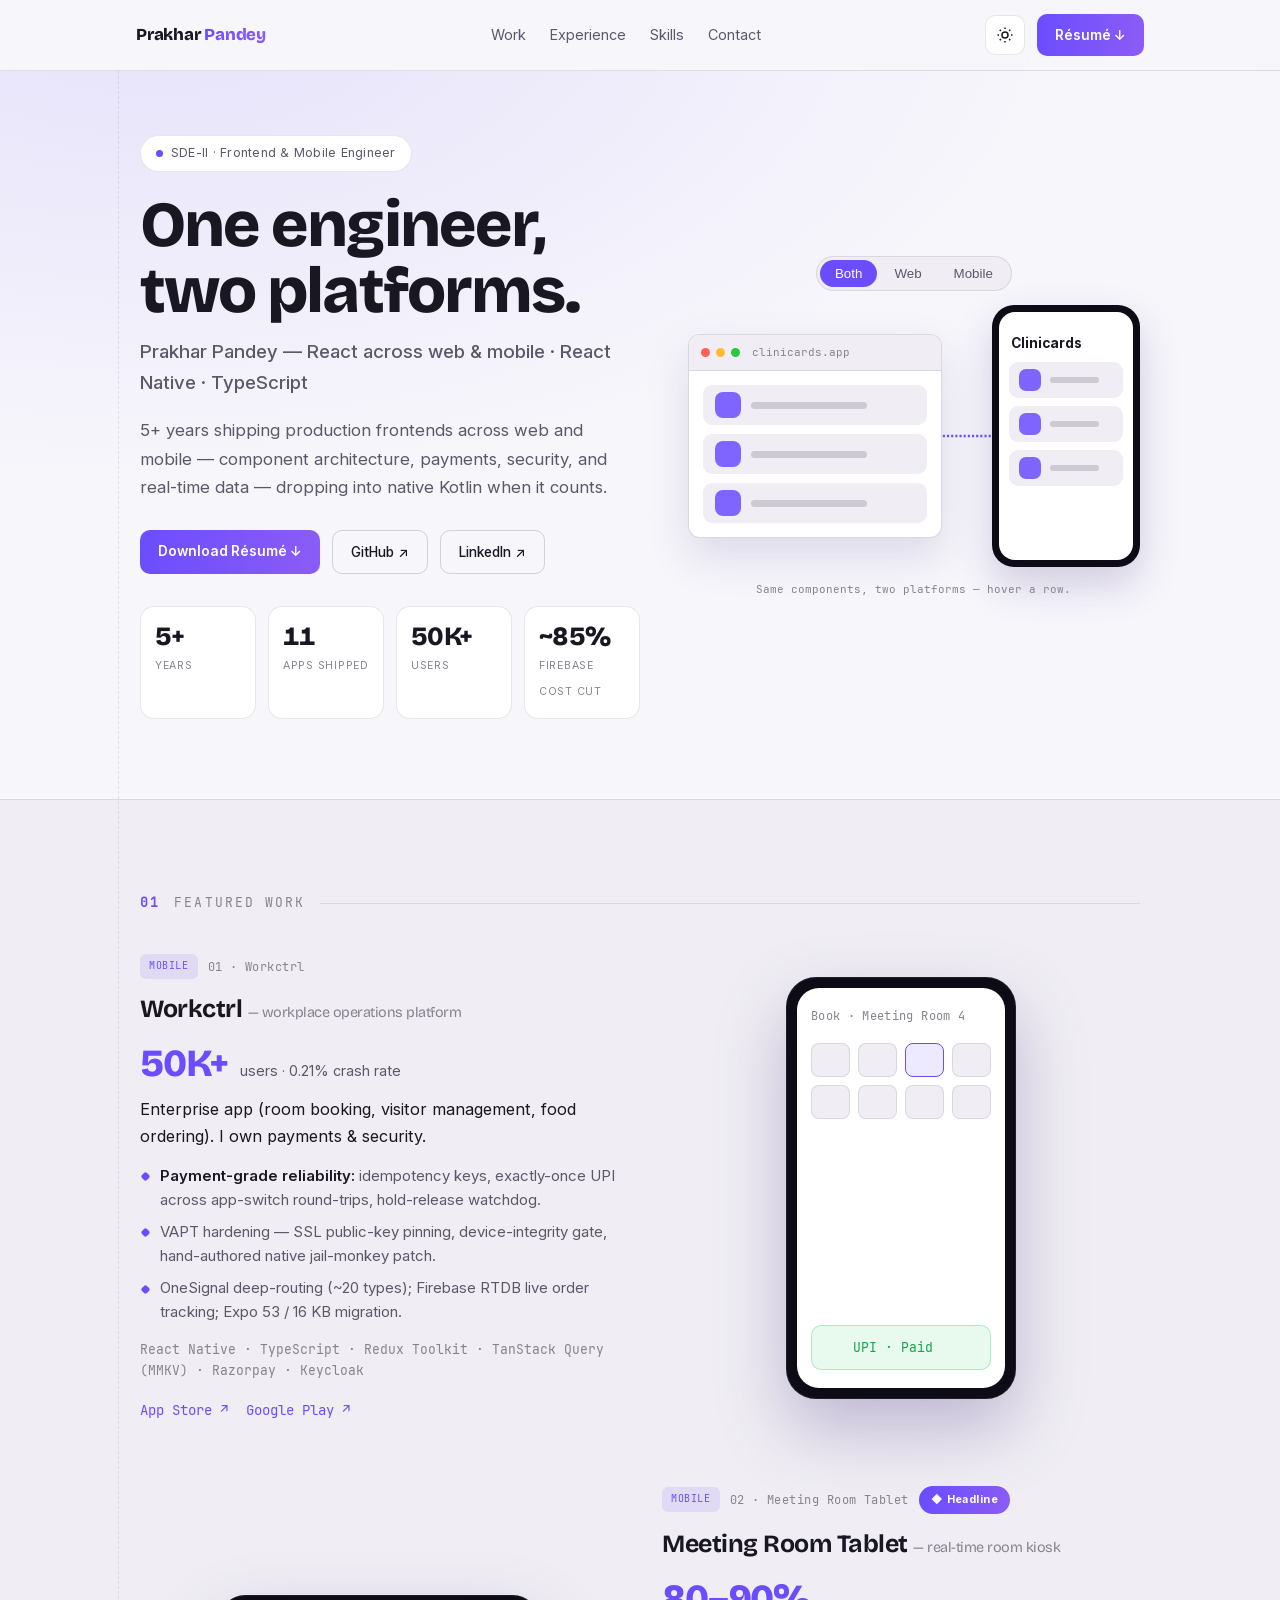
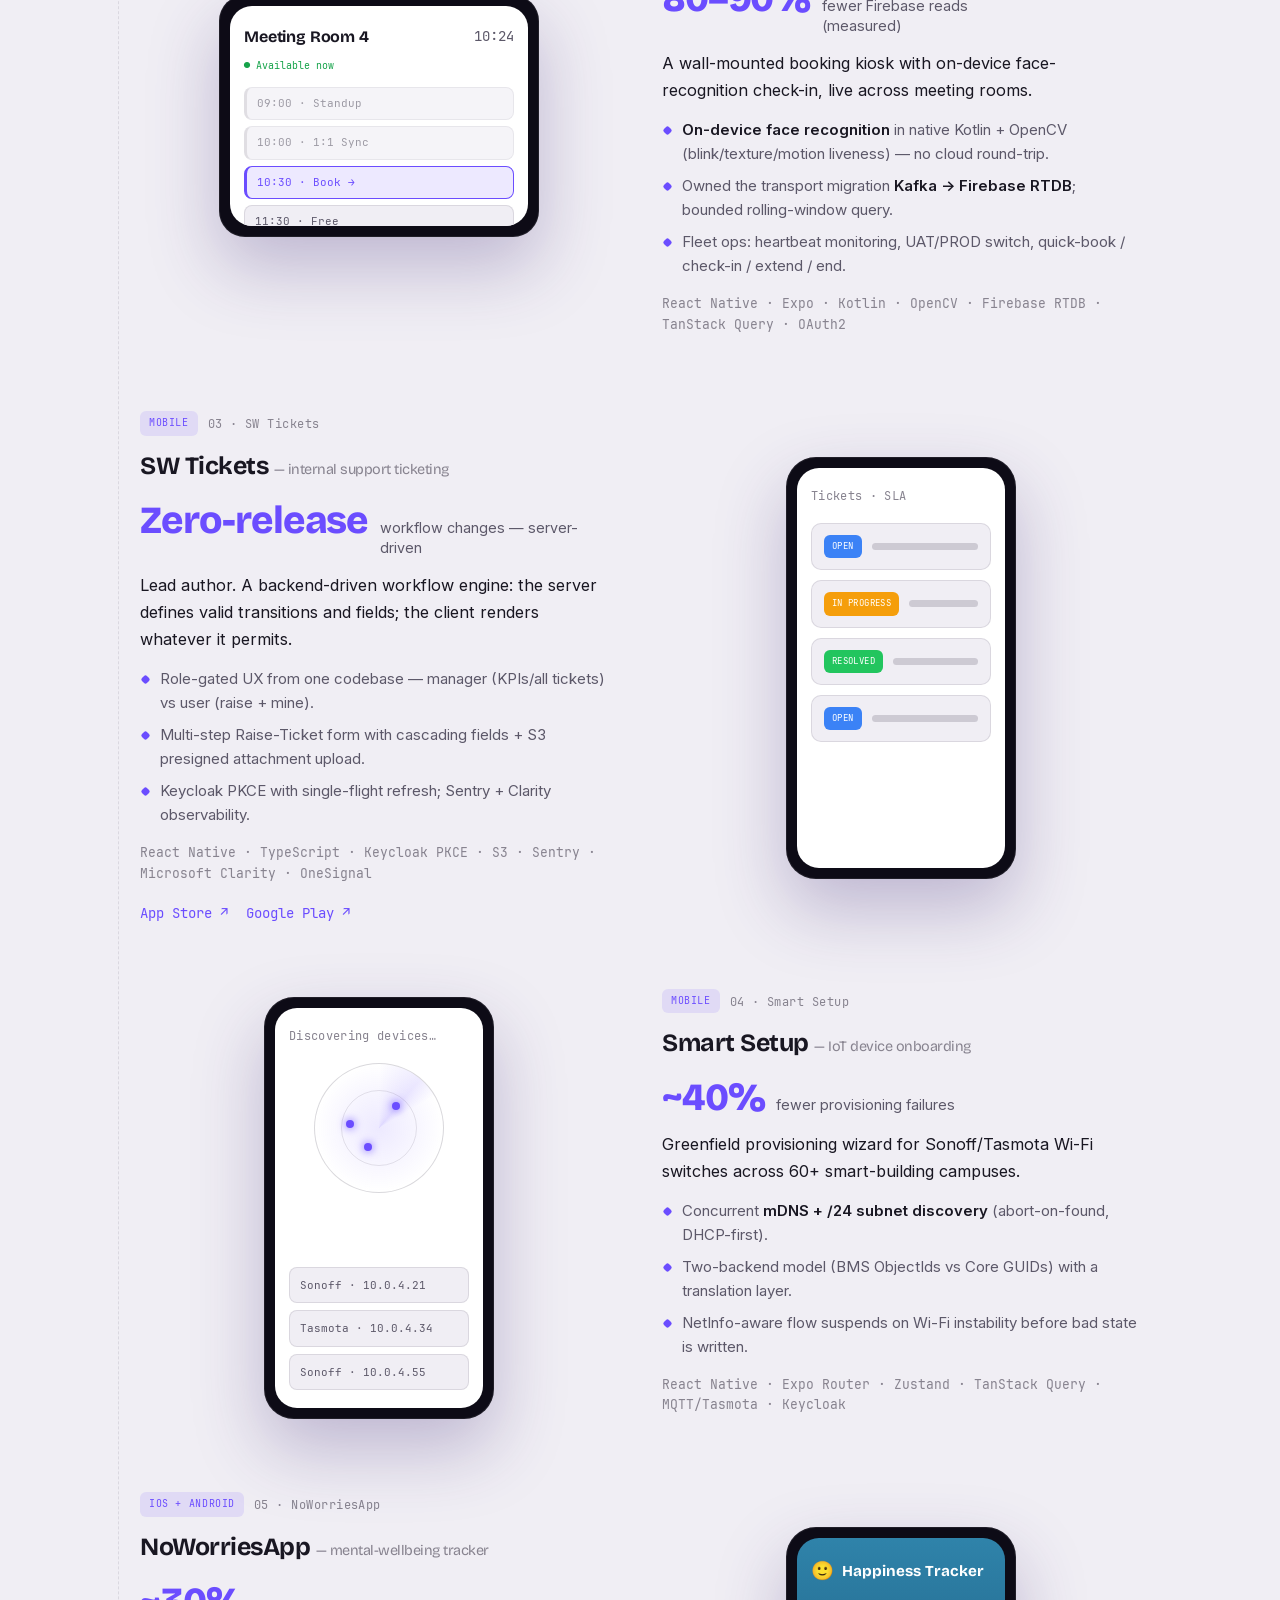
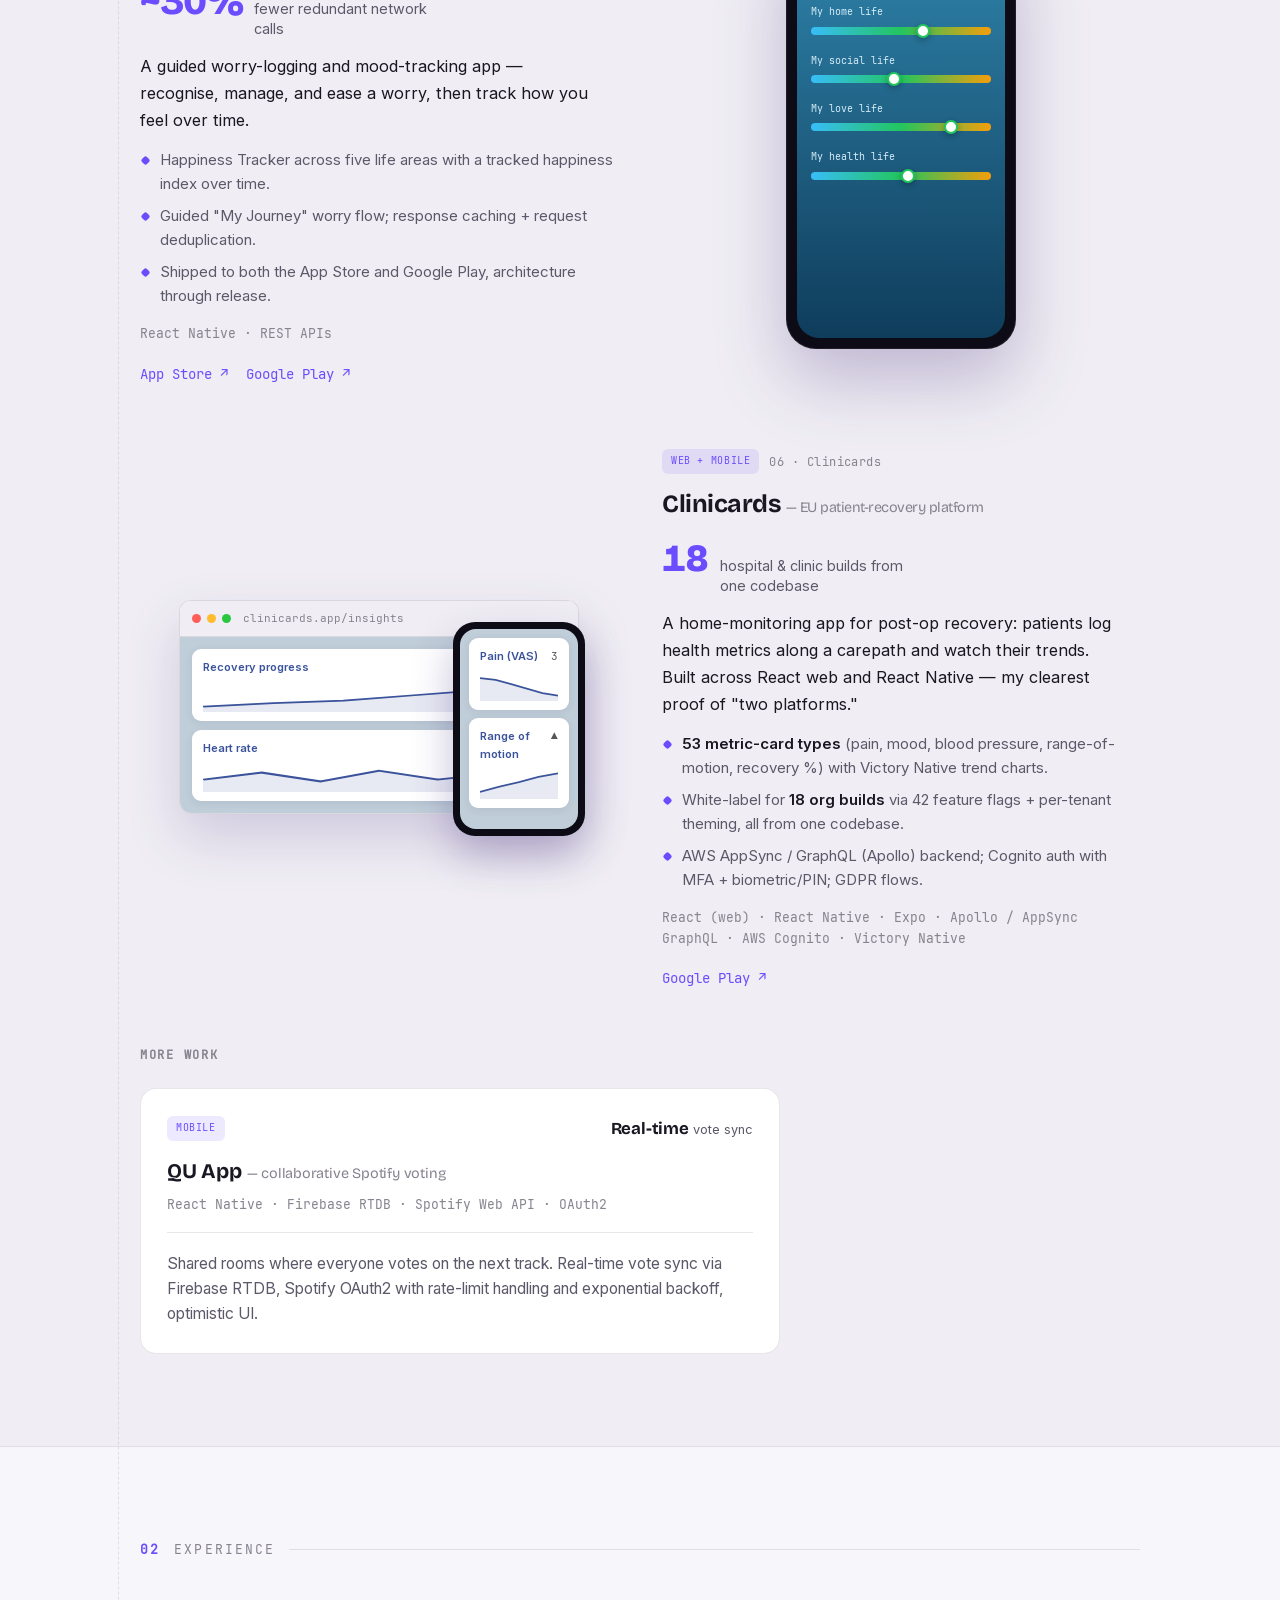
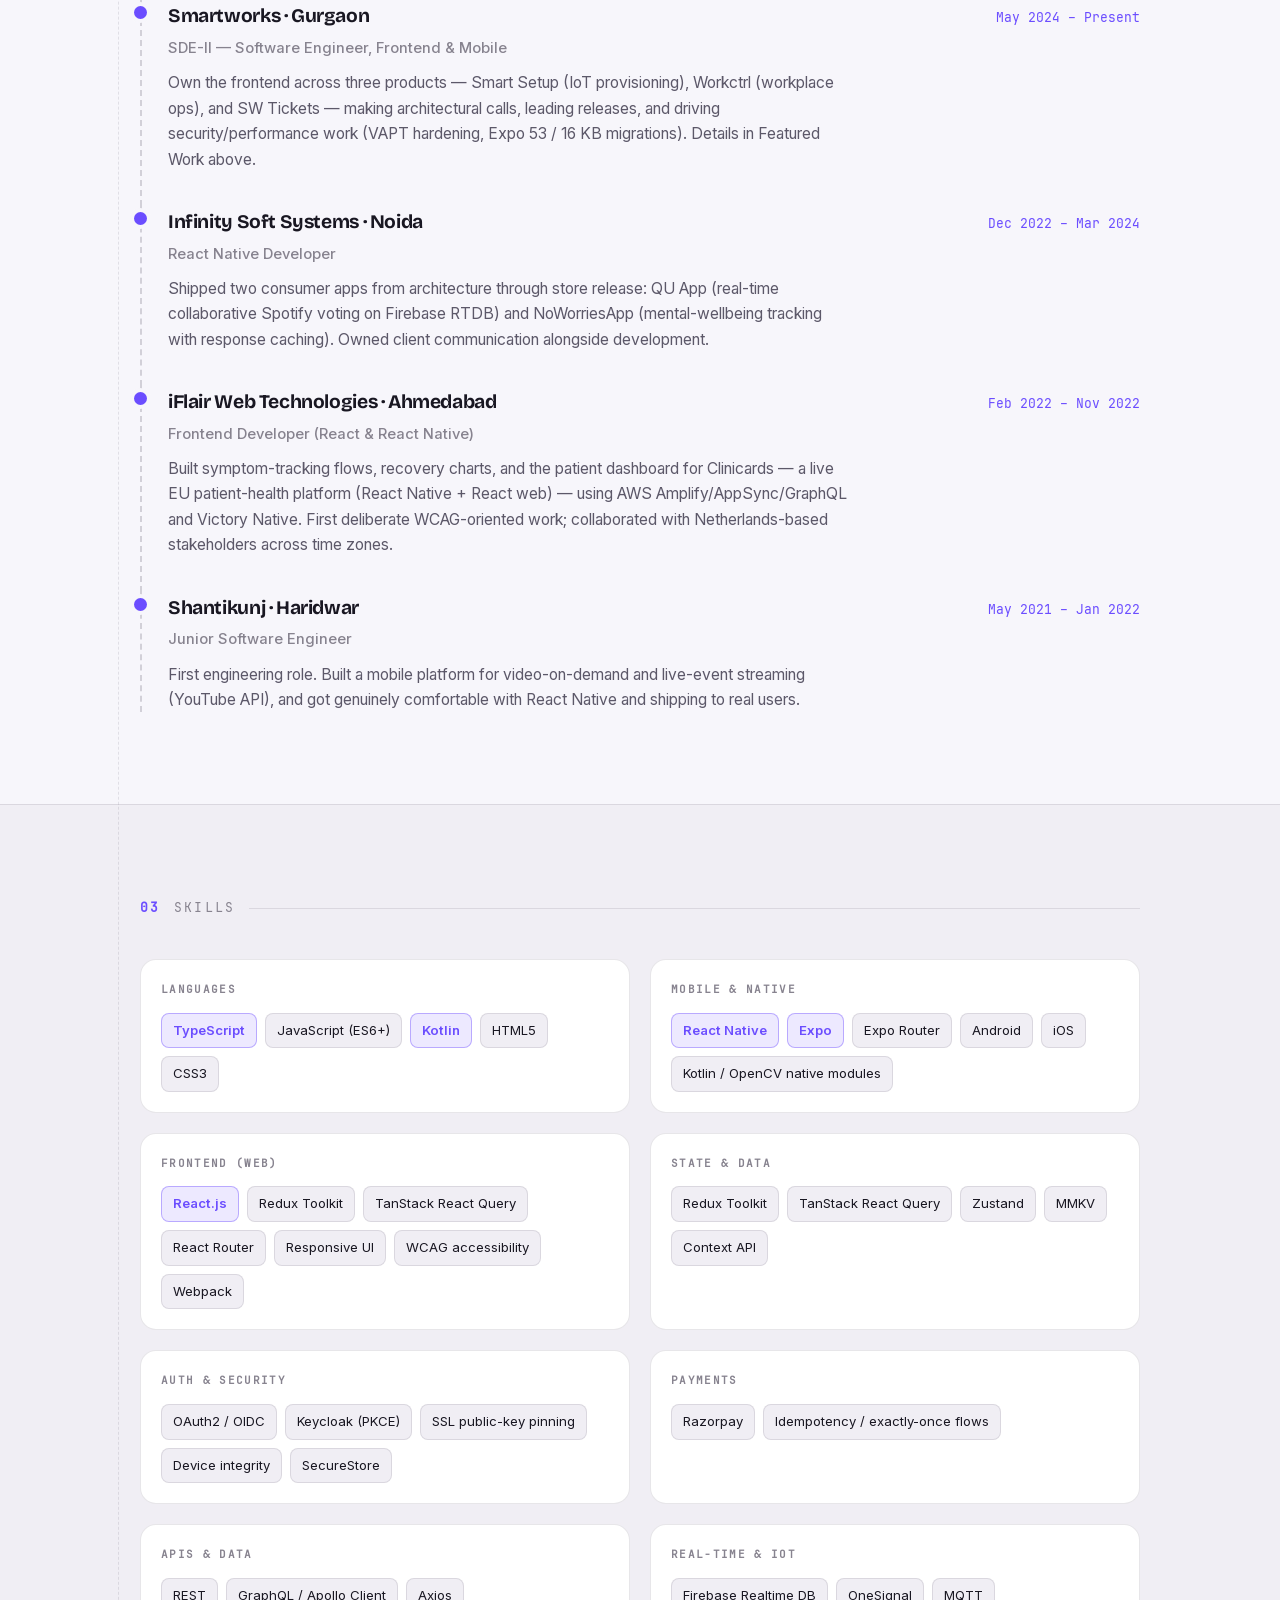
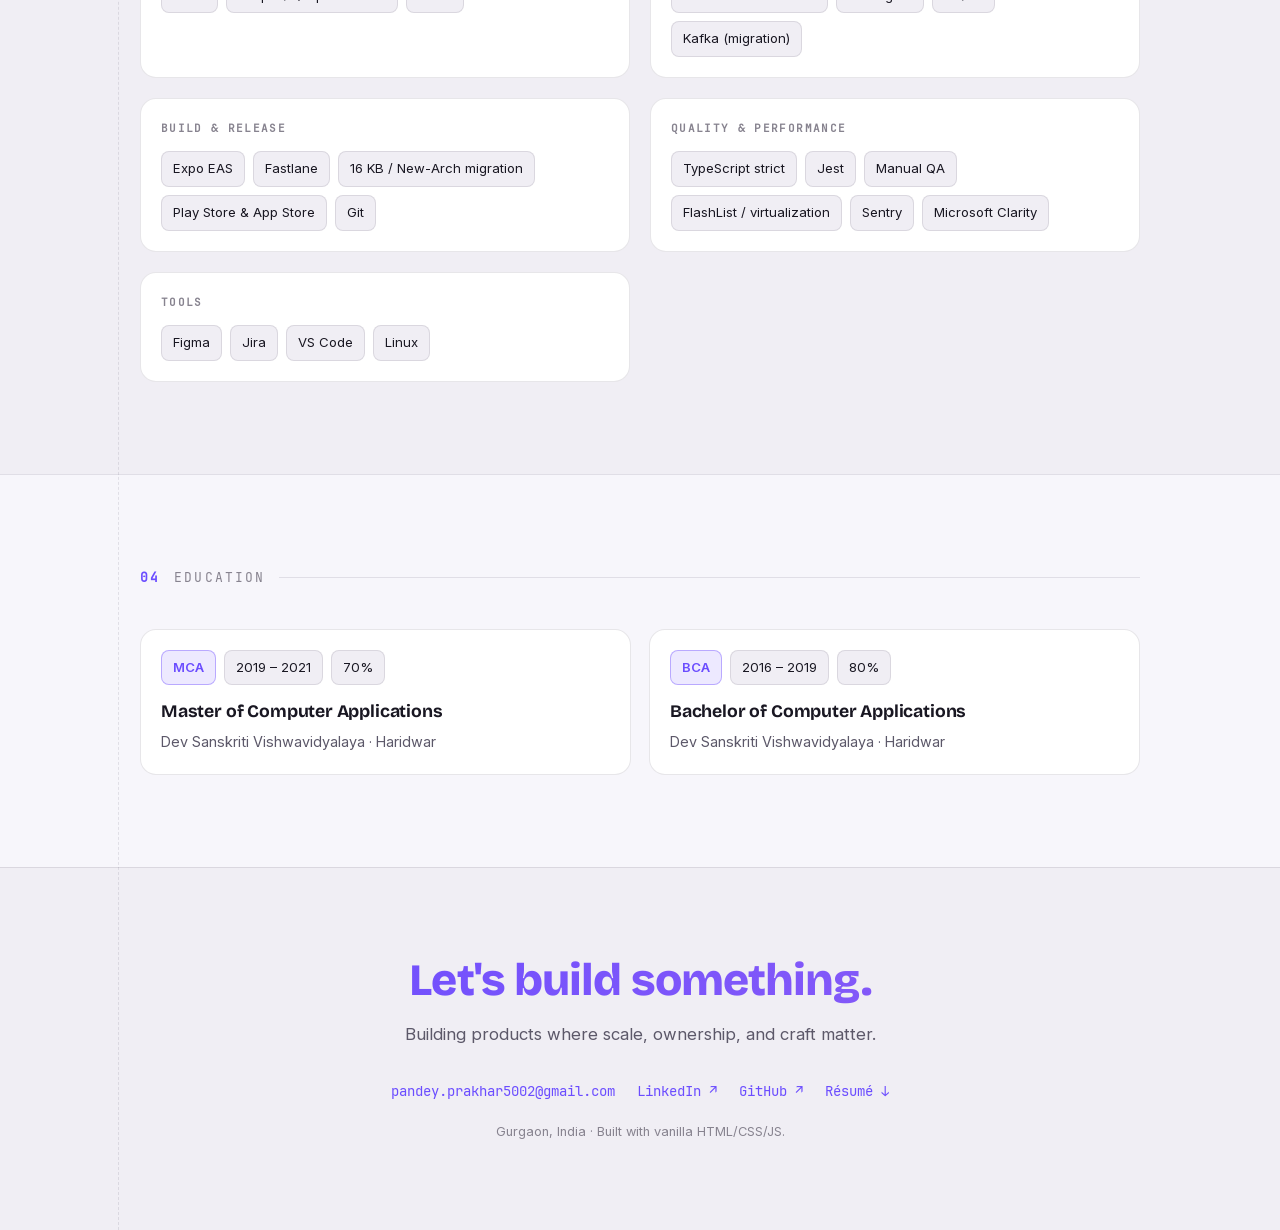
==== commit 77da055a: "Drop job-seeking copy: role-only badge, neutral contact lines Co-Authored-By: Claude Opus 5.5 <norep" ====
--- a/index.html
+++ b/index.html
@@ -37,7 +37,7 @@
       <section id="about" class="section hero">
         <div class="hero-split">
           <div class="hero-copy reveal">
-            <p class="hero-eyebrow"><span class="dot"></span> SDE-II · open to frontend &amp; cross-platform roles</p>
+            <p class="hero-eyebrow"><span class="dot"></span> SDE-II · Frontend &amp; Mobile Engineer</p>
             <h1 class="hero-name">One engineer,<br>two platforms.</h1>
             <p class="hero-role">Prakhar Pandey — React across web &amp; mobile · React Native · TypeScript</p>
             <p class="hero-lead">5+ years shipping production frontends across web and mobile — component
@@ -369,8 +369,8 @@
       </section>
 
       <footer id="contact" class="section footer reveal">
-        <h2 class="footer-title gradient-text">One engineer, two platforms. Let's build.</h2>
-        <p class="footer-sub">Open to frontend and cross-platform roles where scale, ownership, and craft matter.</p>
+        <h2 class="footer-title gradient-text">Let's build something.</h2>
+        <p class="footer-sub">Building products where scale, ownership, and craft matter.</p>
         <div class="footer-links">
           <a href="mailto:pandey.prakhar5002@gmail.com">pandey.prakhar5002@gmail.com</a>
           <a href="https://www.linkedin.com/in/prakhar-pandeey-97532915a/" target="_blank" rel="noopener">LinkedIn ↗</a>
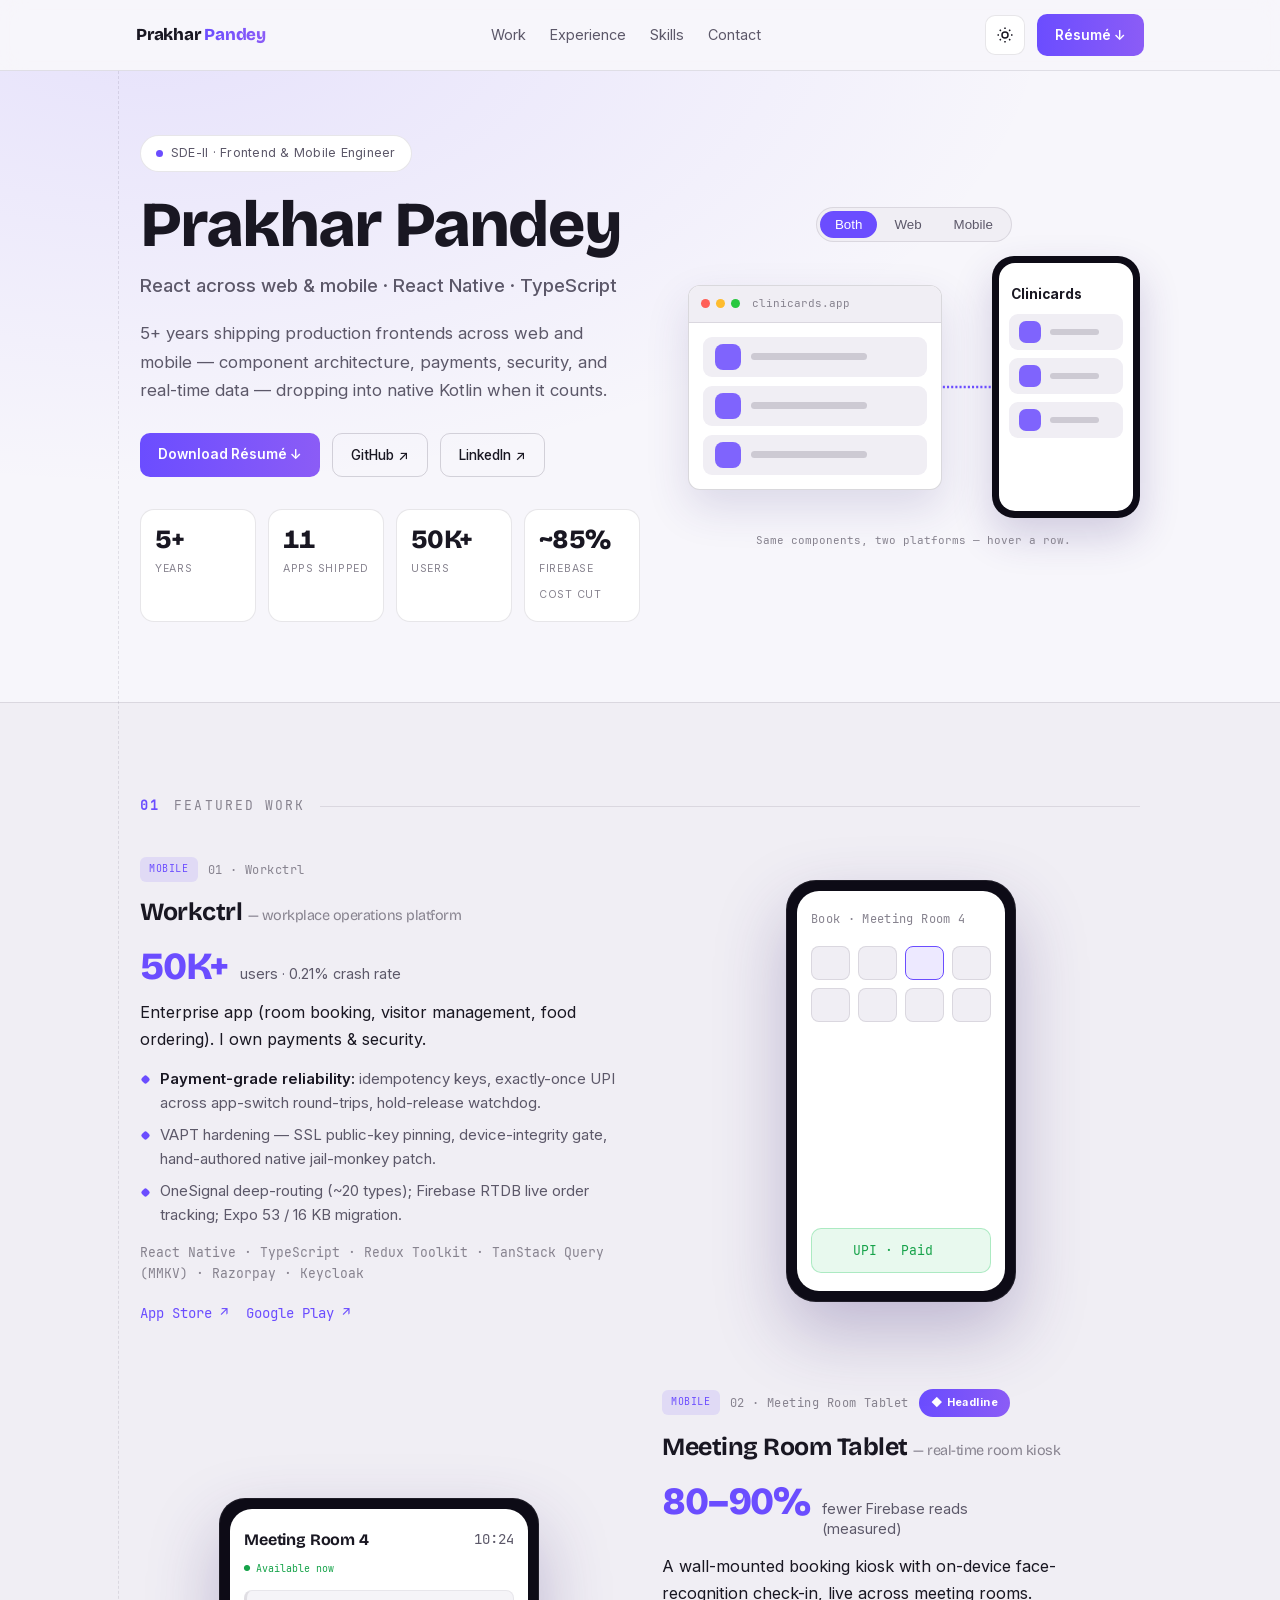
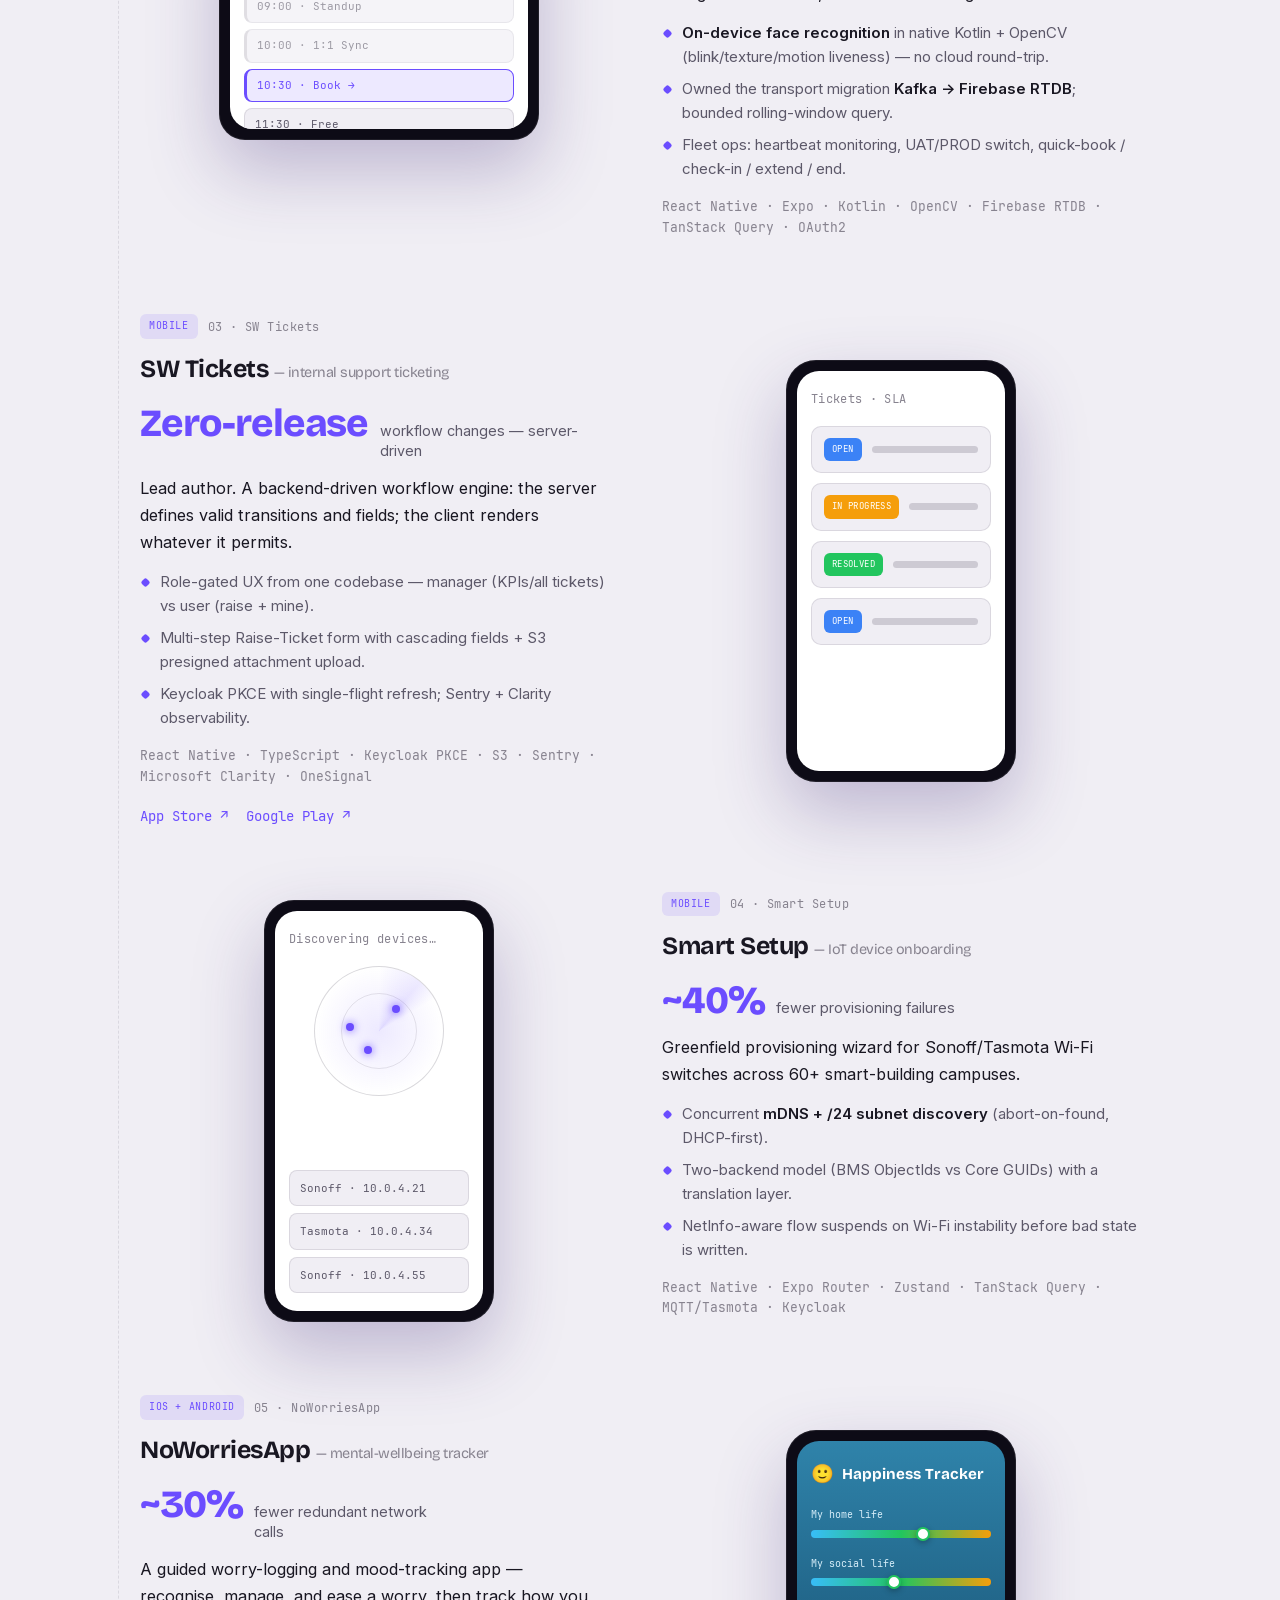
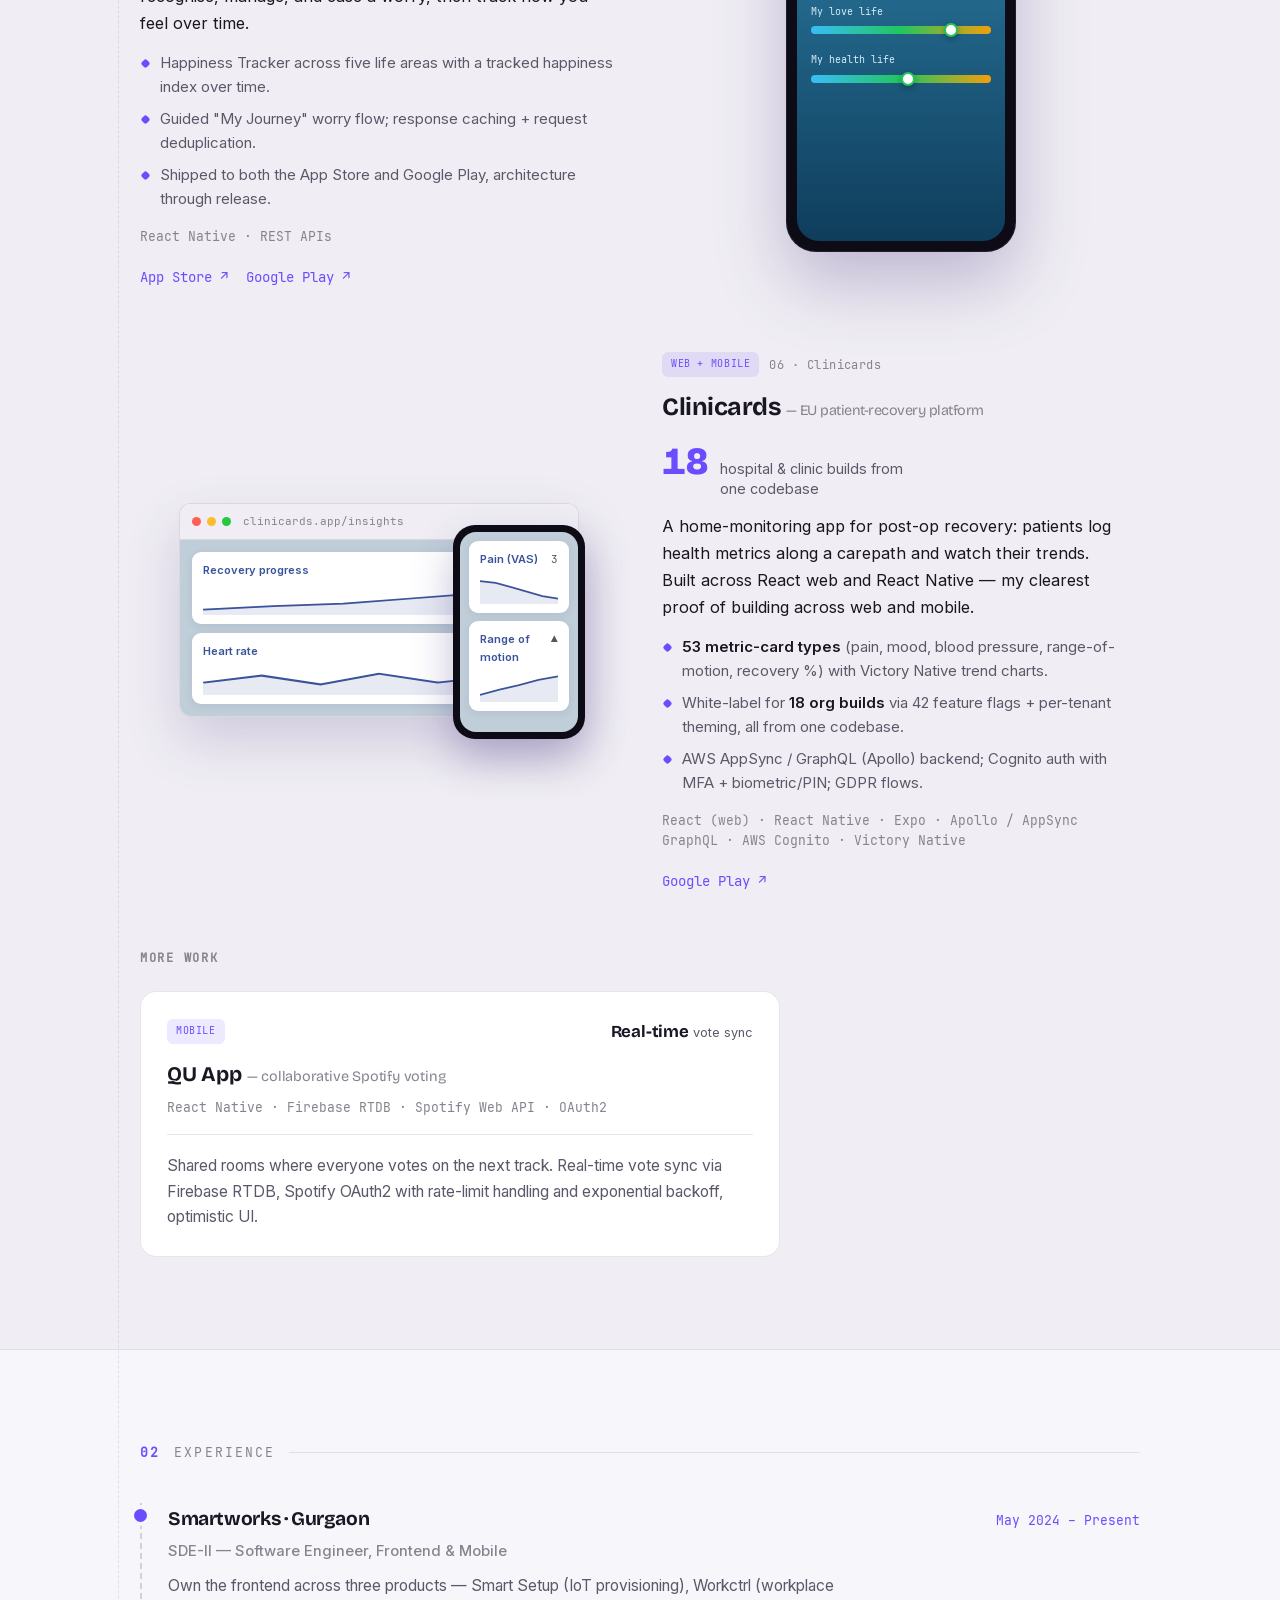
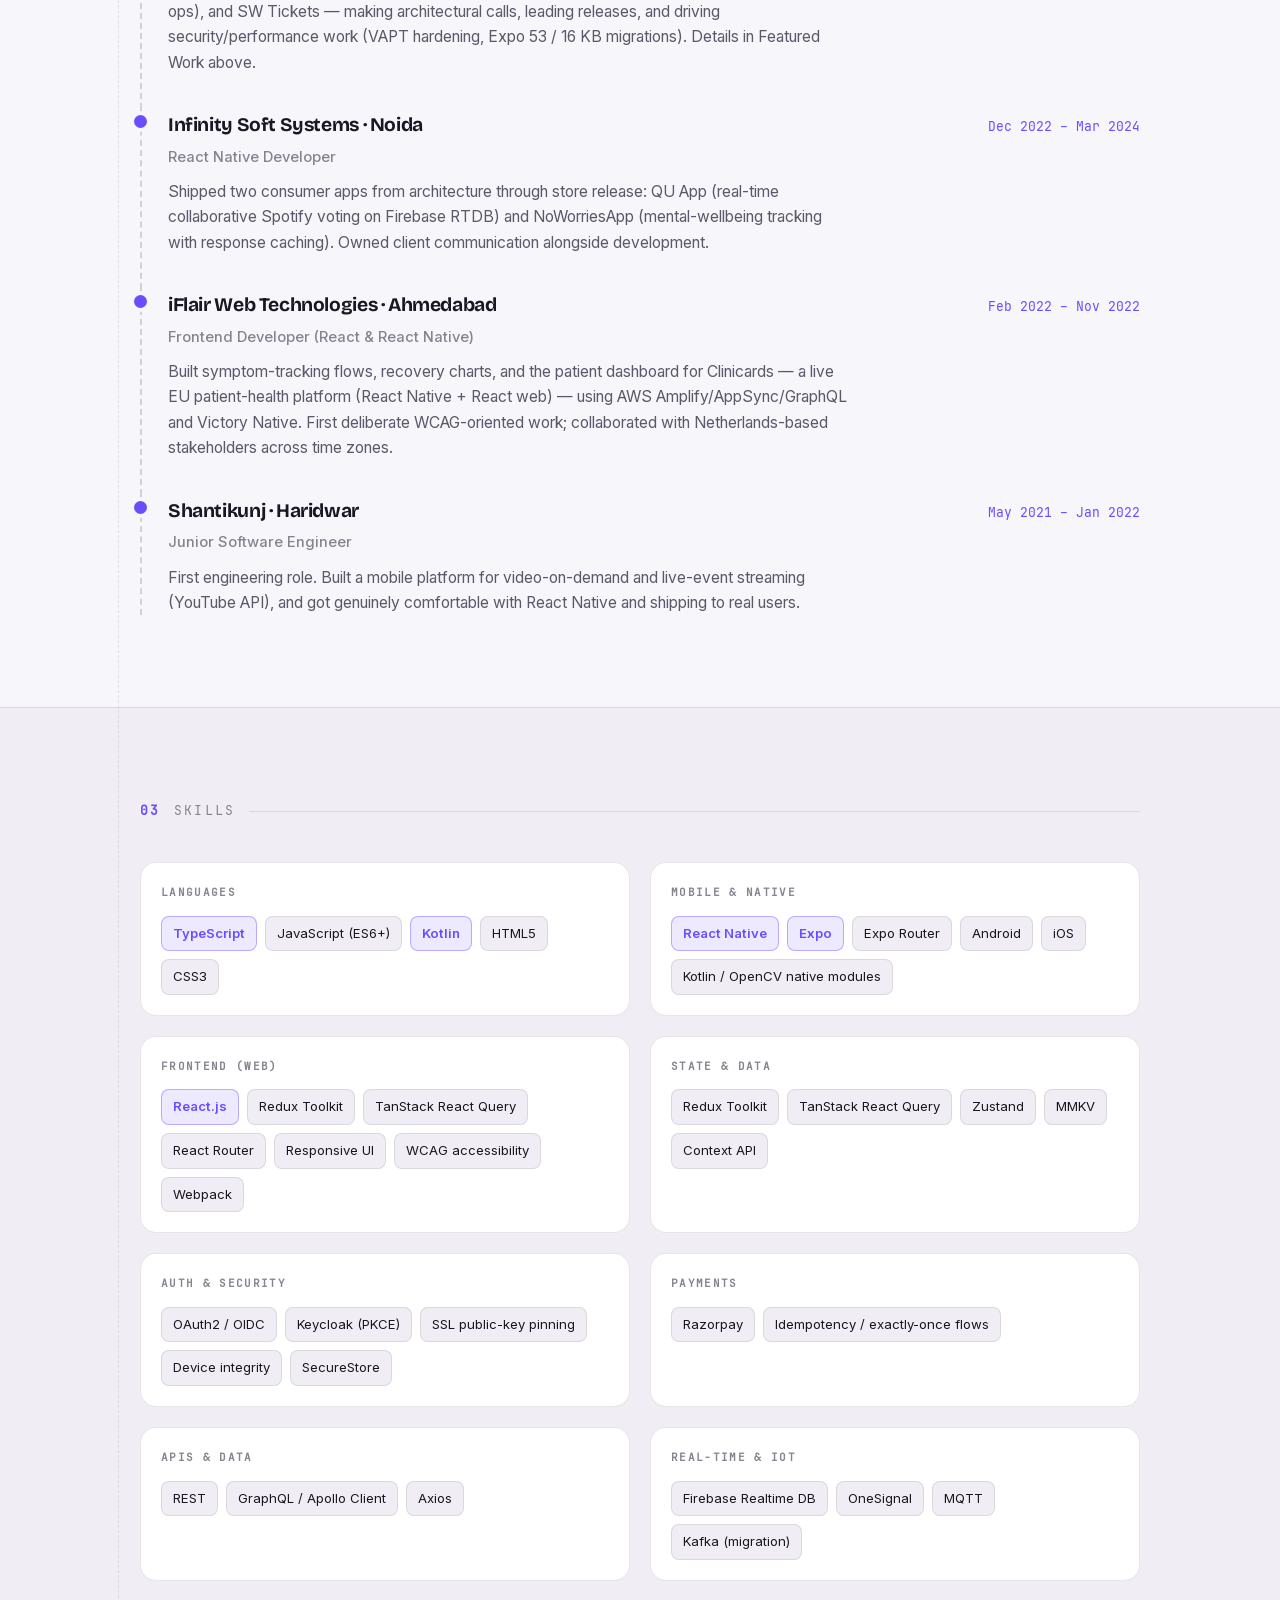
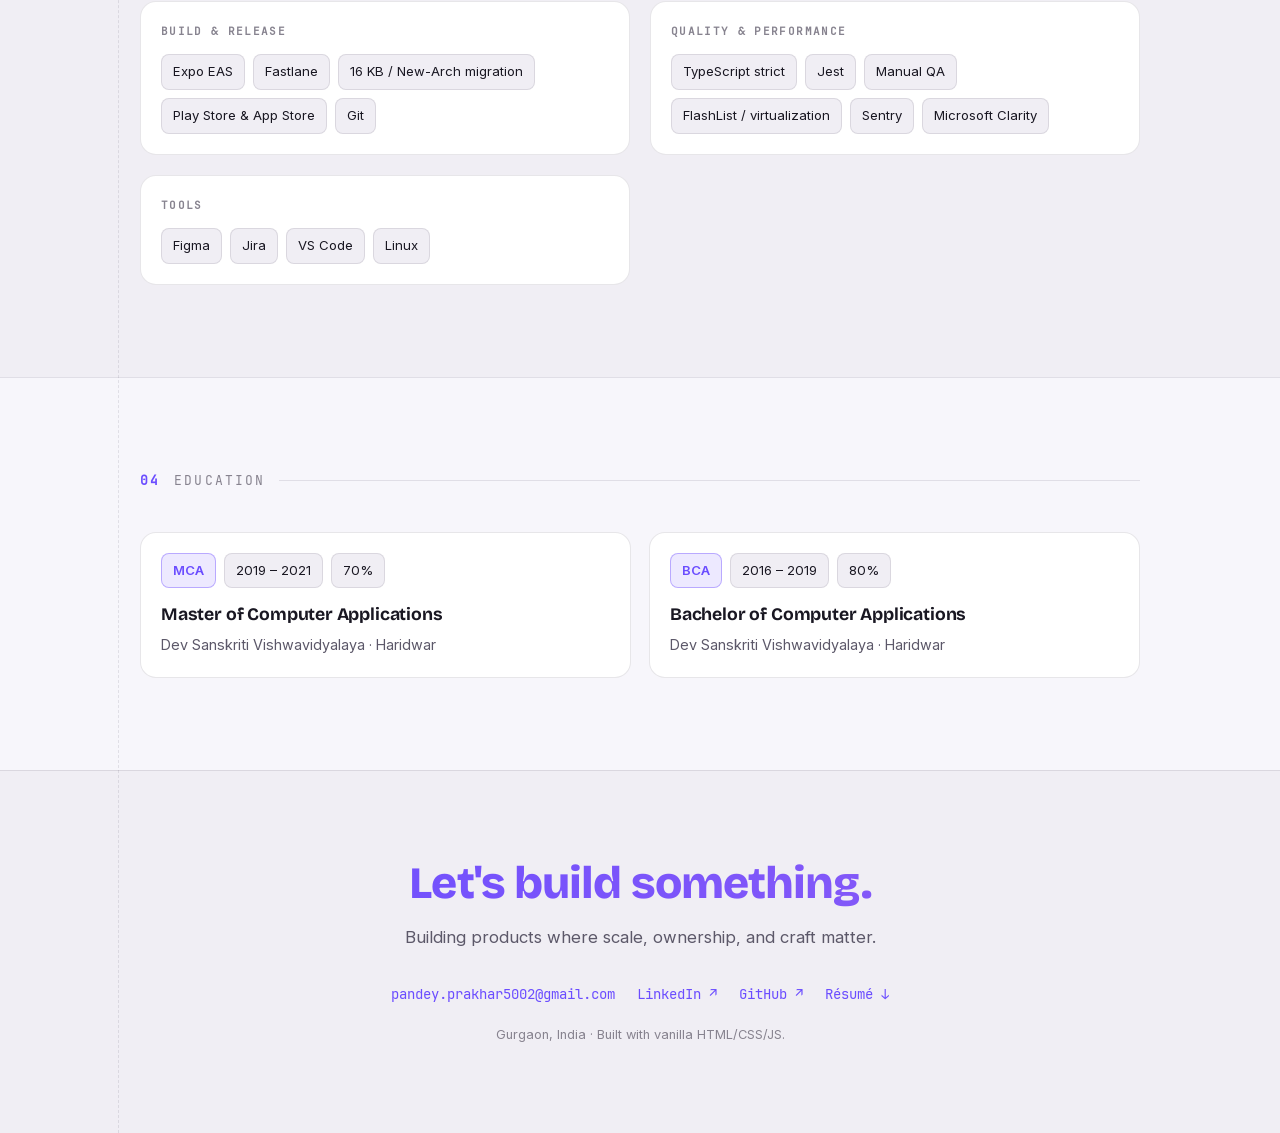
==== commit 5749b2d8: "Hero headline: name instead of 'One engineer, two platforms' Co-Authored-By: Claude Opus 5.5 <norepl" ====
--- a/index.html
+++ b/index.html
@@ -9,7 +9,7 @@
     <!-- Open Graph -->
     <meta property="og:type" content="website" />
     <meta property="og:title" content="Prakhar Pandey — SDE-II · Frontend & Cross-Platform Engineer" />
-    <meta property="og:description" content="SDE-II · React, React Native & TypeScript · one engineer, two platforms. 5+ years shipping production apps." />
+    <meta property="og:description" content="SDE-II · React, React Native & TypeScript. 5+ years shipping production apps across web and mobile." />
     <meta property="og:url" content="https://prakhar5002.github.io/" />
     <title>Prakhar Pandey — SDE-II · Frontend & Cross-Platform Engineer</title>
     <link rel="icon" type="image/x-icon" href="assets/img/favicon.ico" />
@@ -38,8 +38,8 @@
         <div class="hero-split">
           <div class="hero-copy reveal">
             <p class="hero-eyebrow"><span class="dot"></span> SDE-II · Frontend &amp; Mobile Engineer</p>
-            <h1 class="hero-name">One engineer,<br>two platforms.</h1>
-            <p class="hero-role">Prakhar Pandey — React across web &amp; mobile · React Native · TypeScript</p>
+            <h1 class="hero-name">Prakhar Pandey</h1>
+            <p class="hero-role">React across web &amp; mobile · React Native · TypeScript</p>
             <p class="hero-lead">5+ years shipping production frontends across web and mobile — component
               architecture, payments, security, and real-time data — dropping into native Kotlin when it counts.</p>
             <div class="hero-cta">
@@ -234,7 +234,7 @@
               <div class="work-meta"><span class="ptag">Web + Mobile</span><span class="work-idx">06 · Clinicards</span></div>
               <h3>Clinicards <span class="pcard-sub">— EU patient-recovery platform</span></h3>
               <div class="work-metric"><span class="count" data-count="18" data-display="18">18</span><em>hospital &amp; clinic builds from one codebase</em></div>
-              <p class="work-lead">A home-monitoring app for post-op recovery: patients log health metrics along a carepath and watch their trends. Built across React web and React Native — my clearest proof of "two platforms."</p>
+              <p class="work-lead">A home-monitoring app for post-op recovery: patients log health metrics along a carepath and watch their trends. Built across React web and React Native — my clearest proof of building across web and mobile.</p>
               <ul class="work-points">
                 <li><strong>53 metric-card types</strong> (pain, mood, blood pressure, range-of-motion, recovery&nbsp;%) with Victory Native trend charts.</li>
                 <li>White-label for <strong>18 org builds</strong> via 42 feature flags + per-tenant theming, all from one codebase.</li>
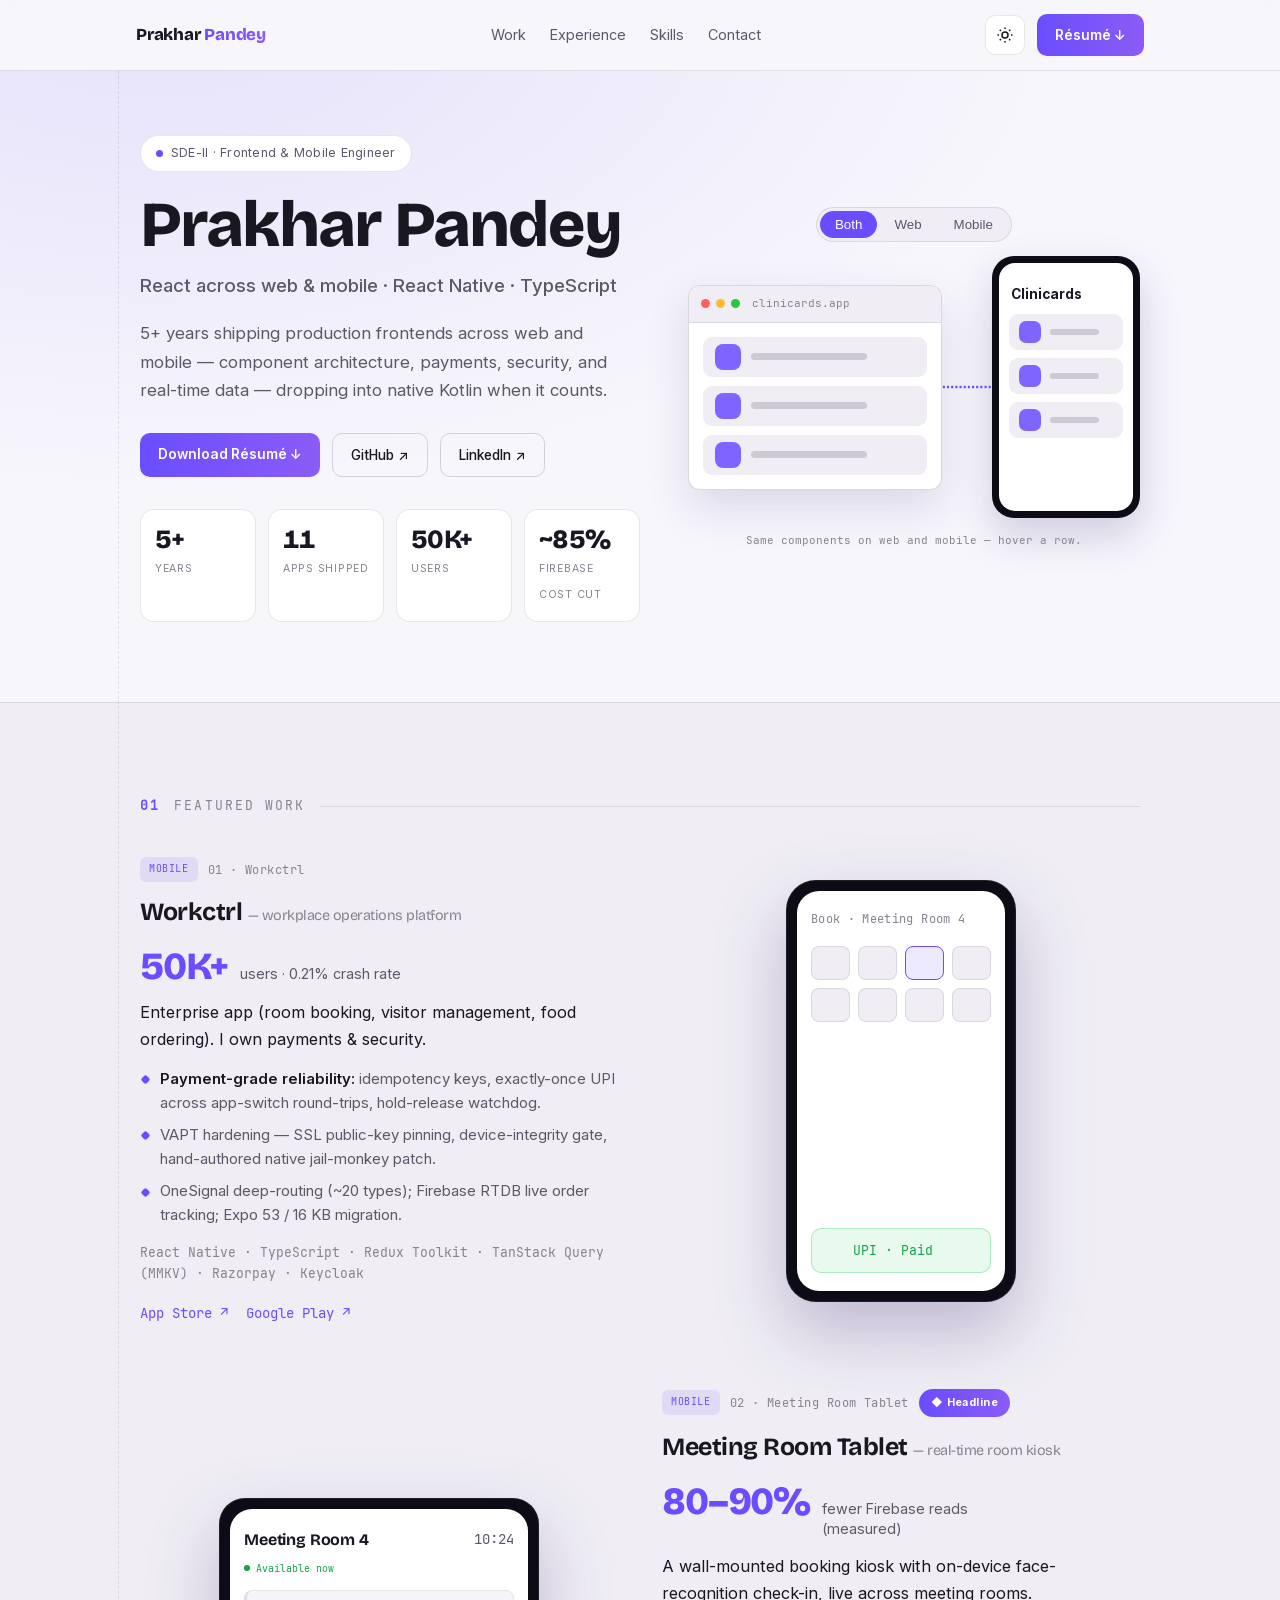
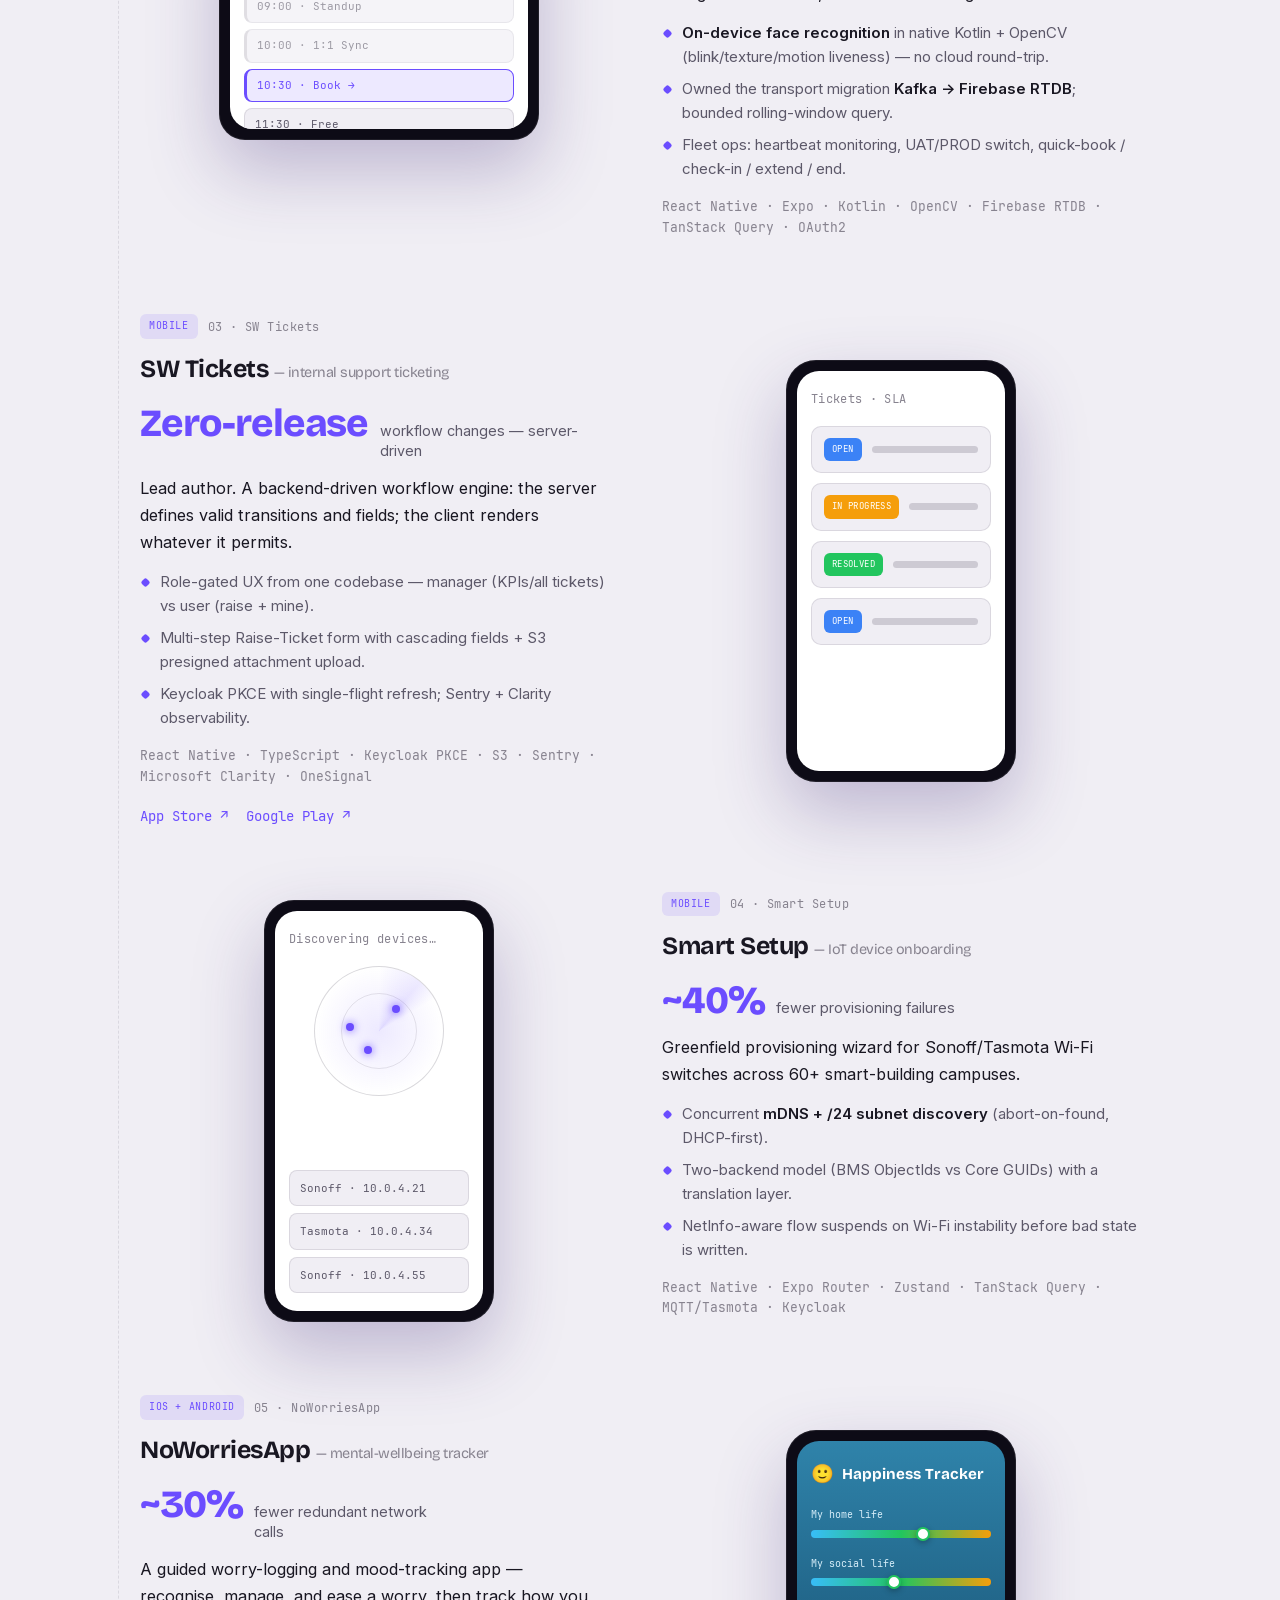
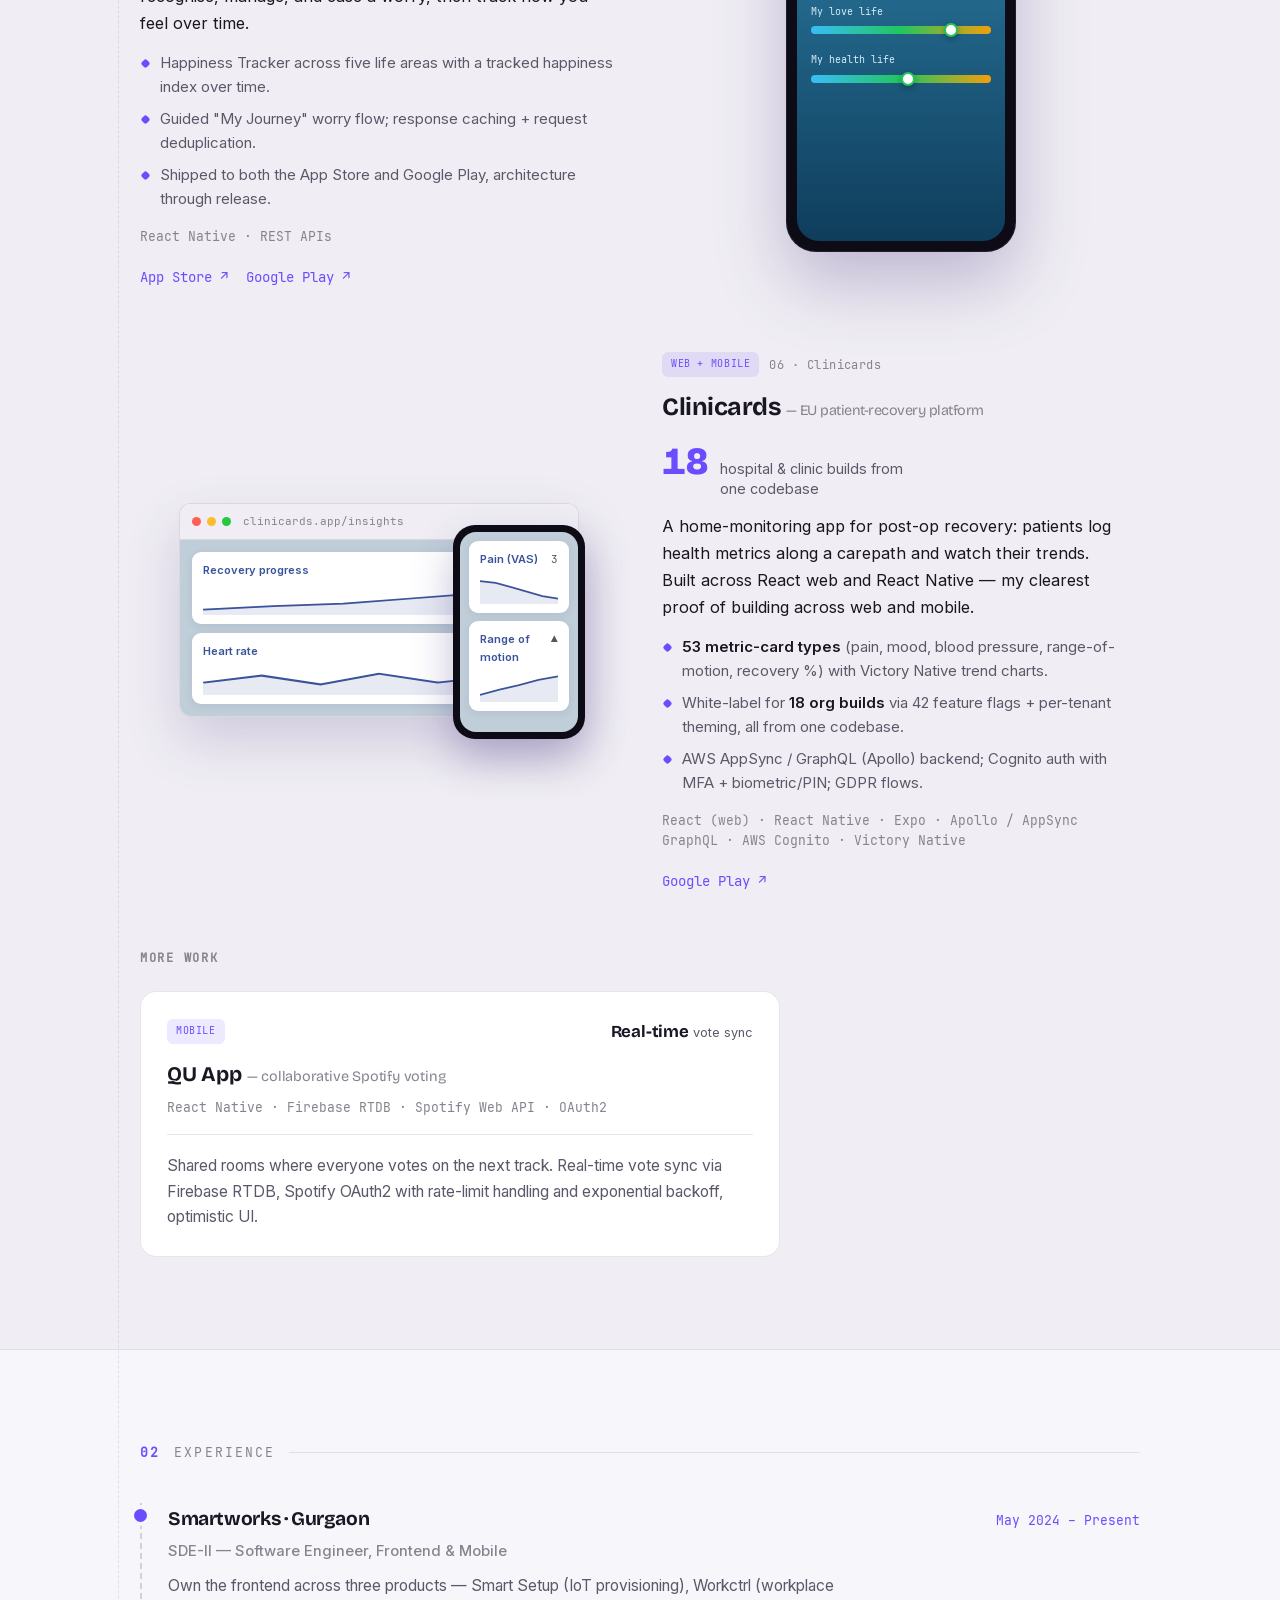
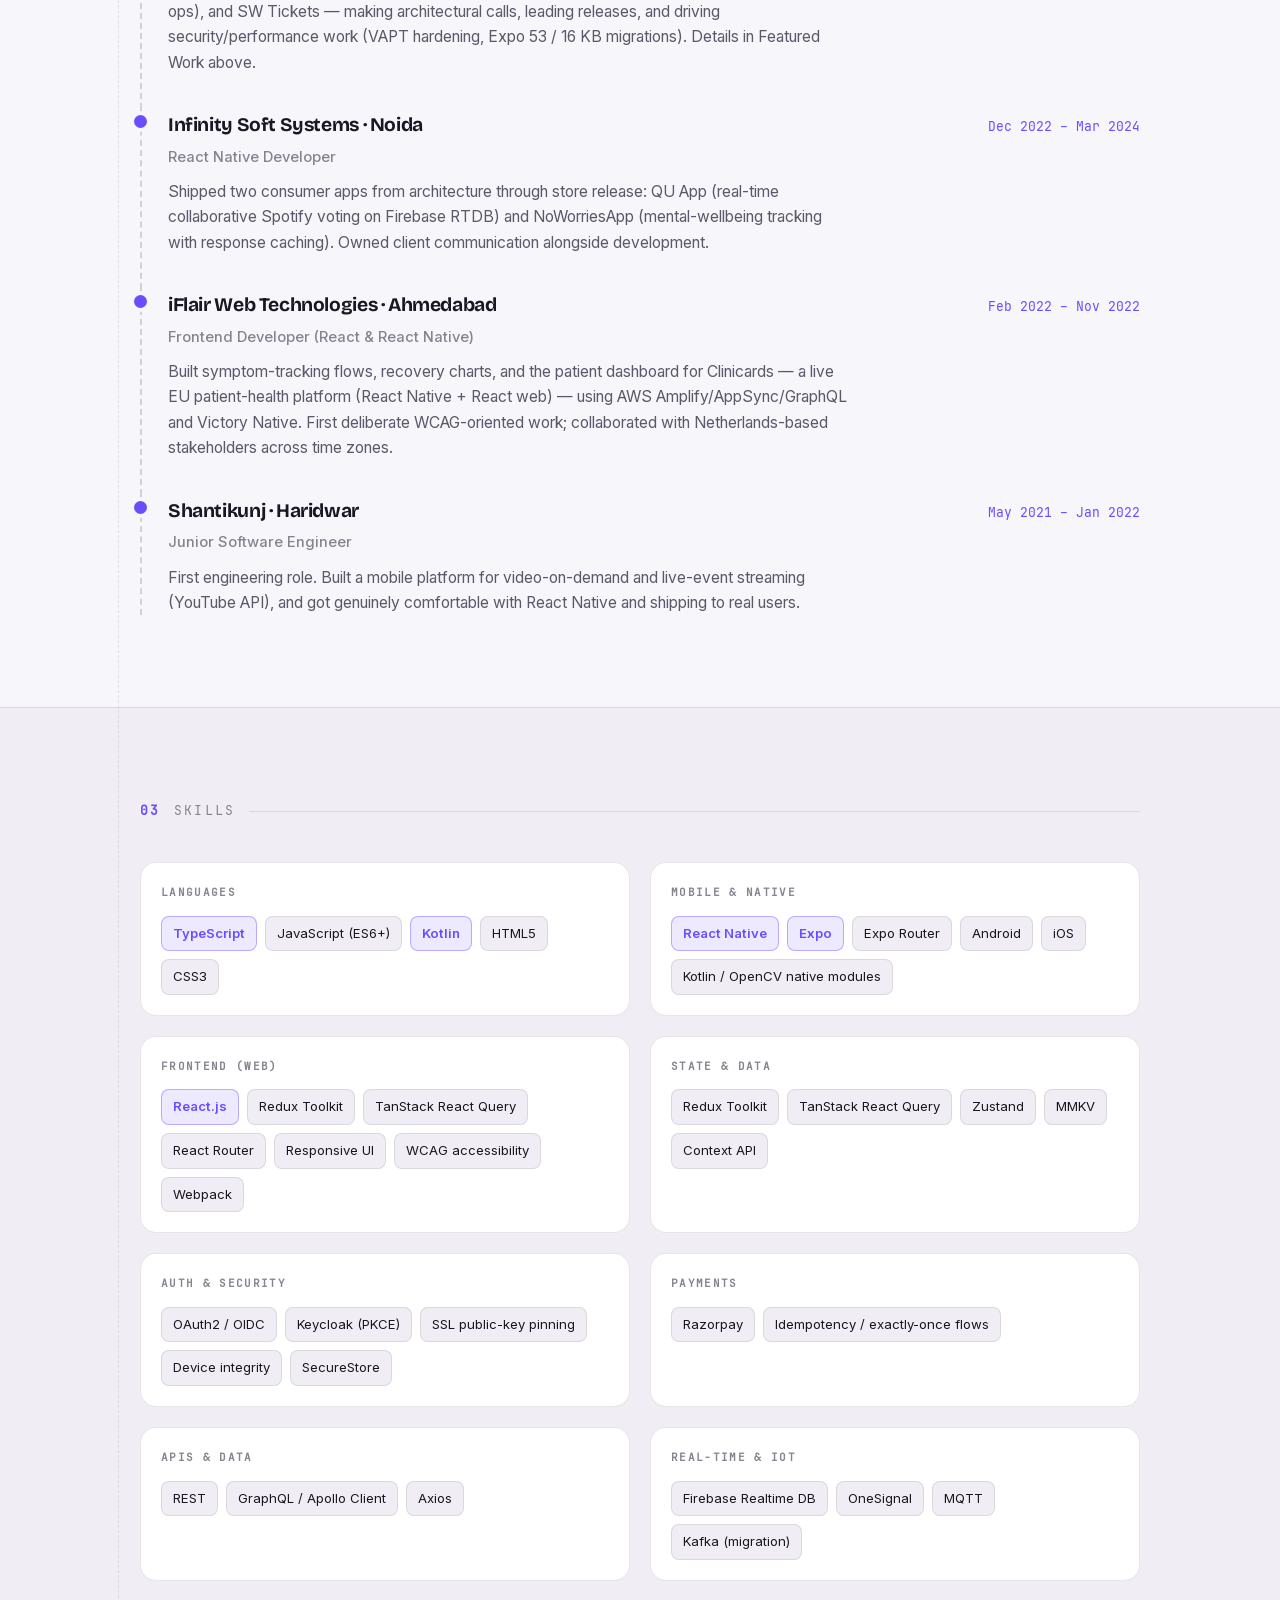
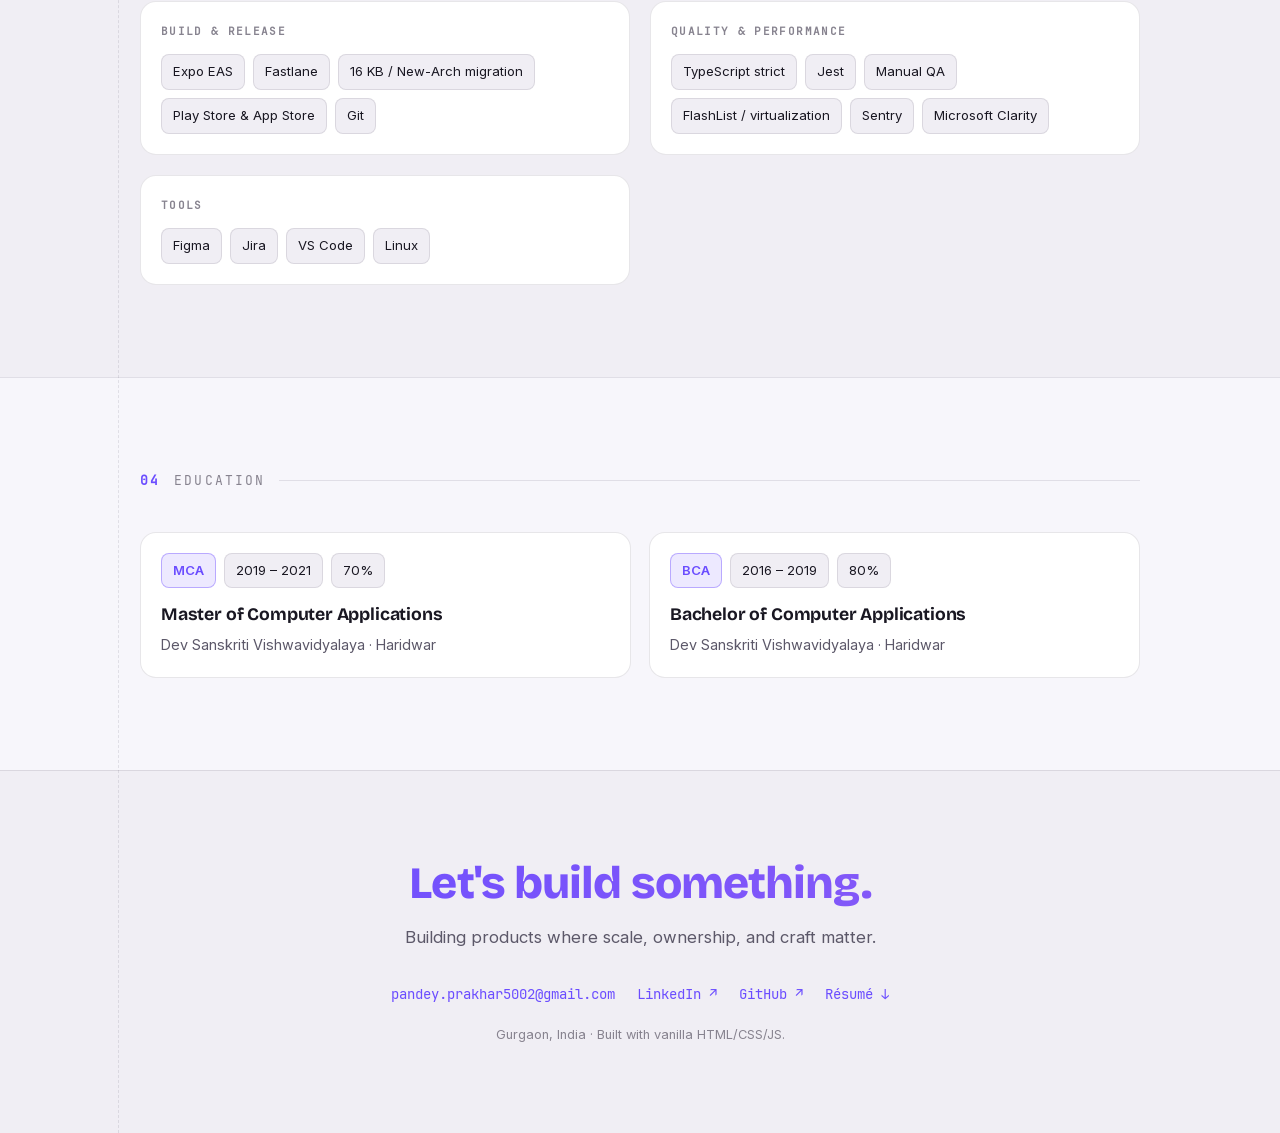
==== commit 11c96521: "Hero caption: drop 'two platforms' phrasing Co-Authored-By: Claude Opus 5.5 <noreply@anthropic.com>" ====
--- a/index.html
+++ b/index.html
@@ -81,7 +81,7 @@
                 </div>
               </div>
             </div>
-            <p class="stage-cap">Same components, two platforms — hover a row.</p>
+            <p class="stage-cap">Same components on web and mobile — hover a row.</p>
           </div>
         </div>
       </section>
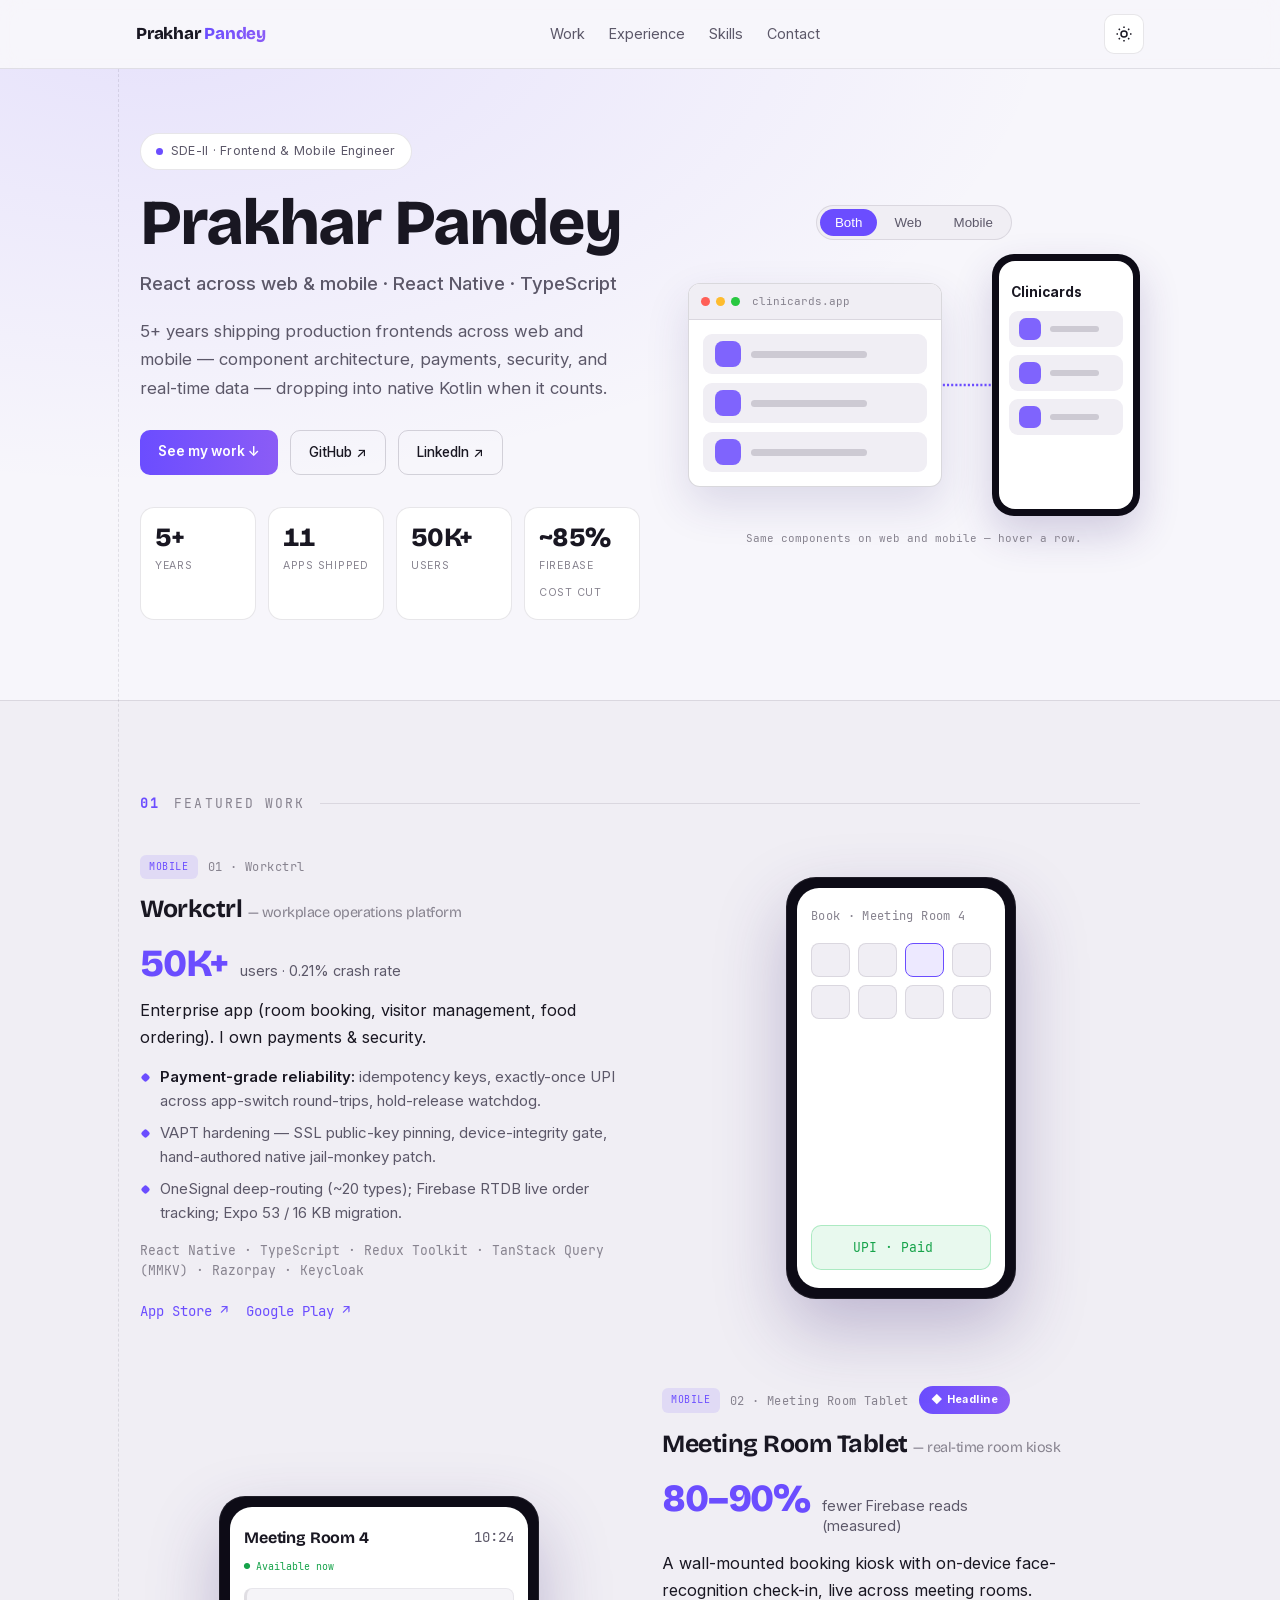
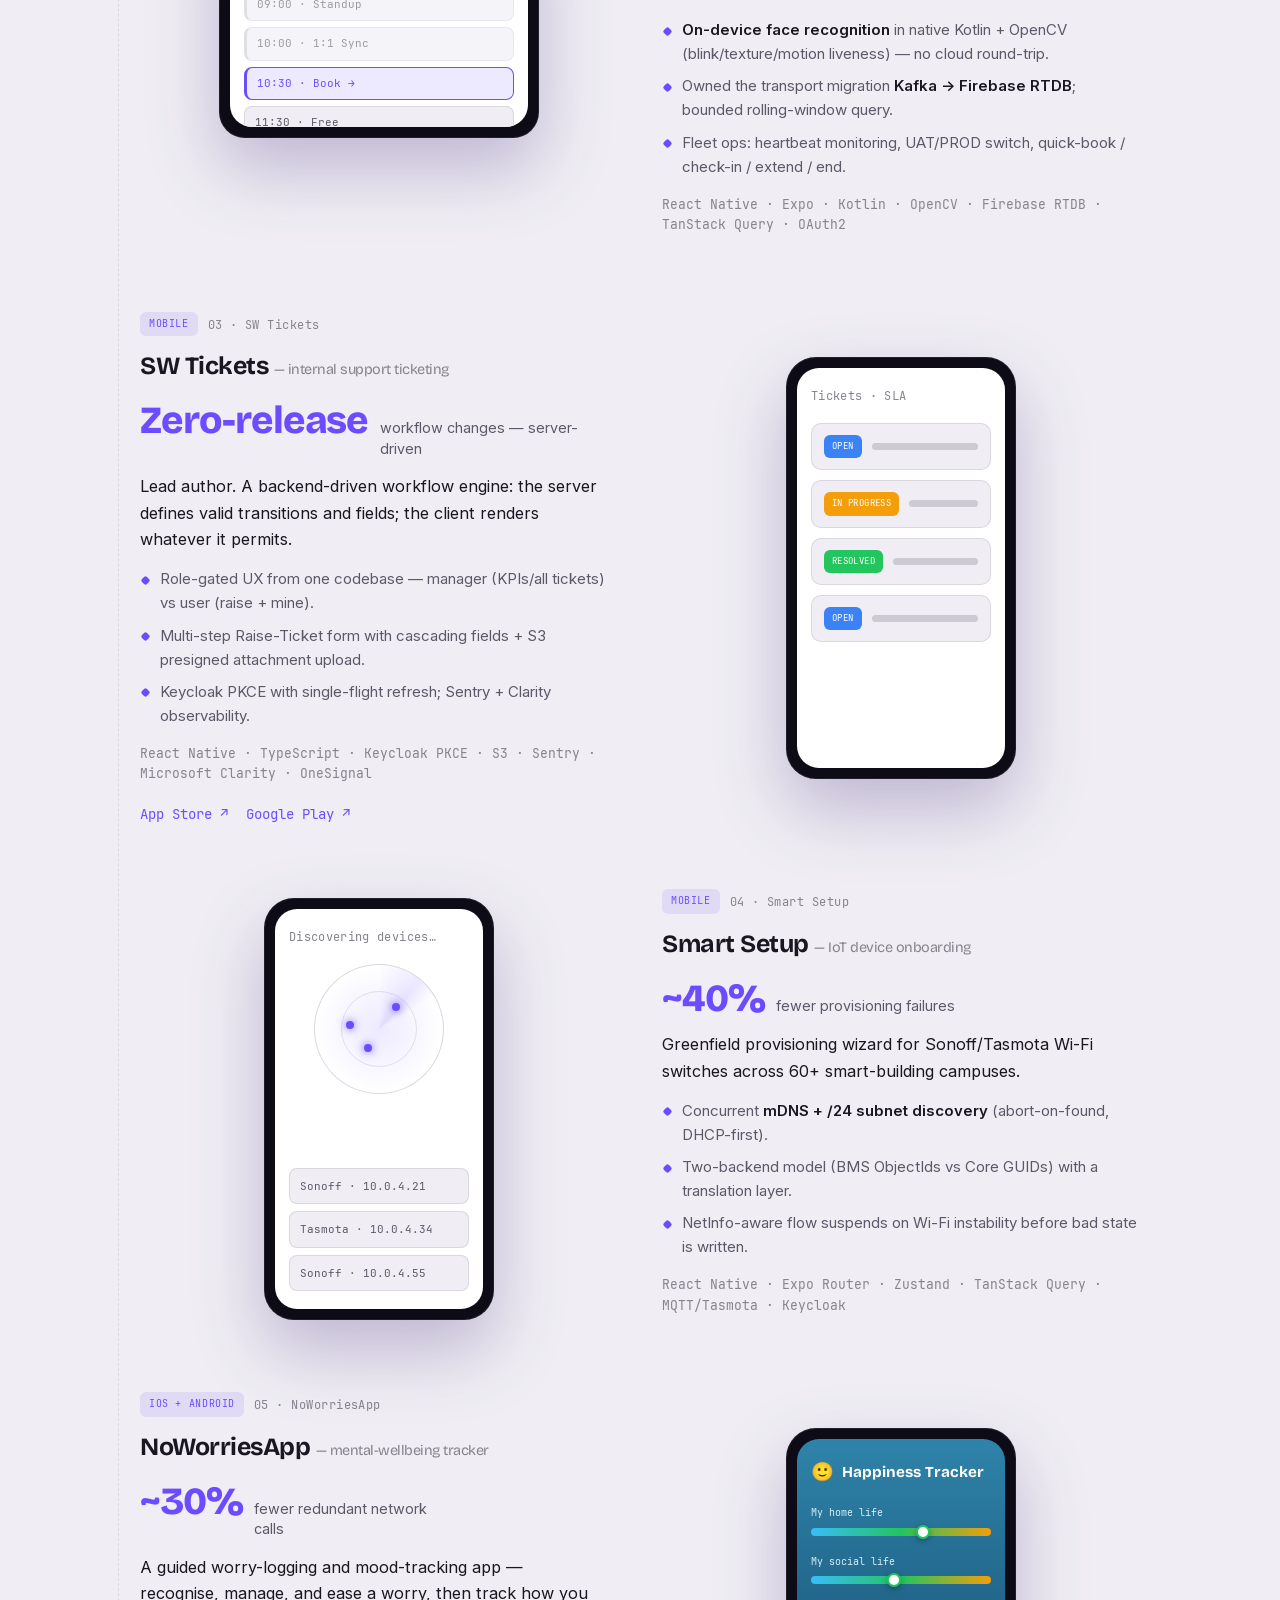
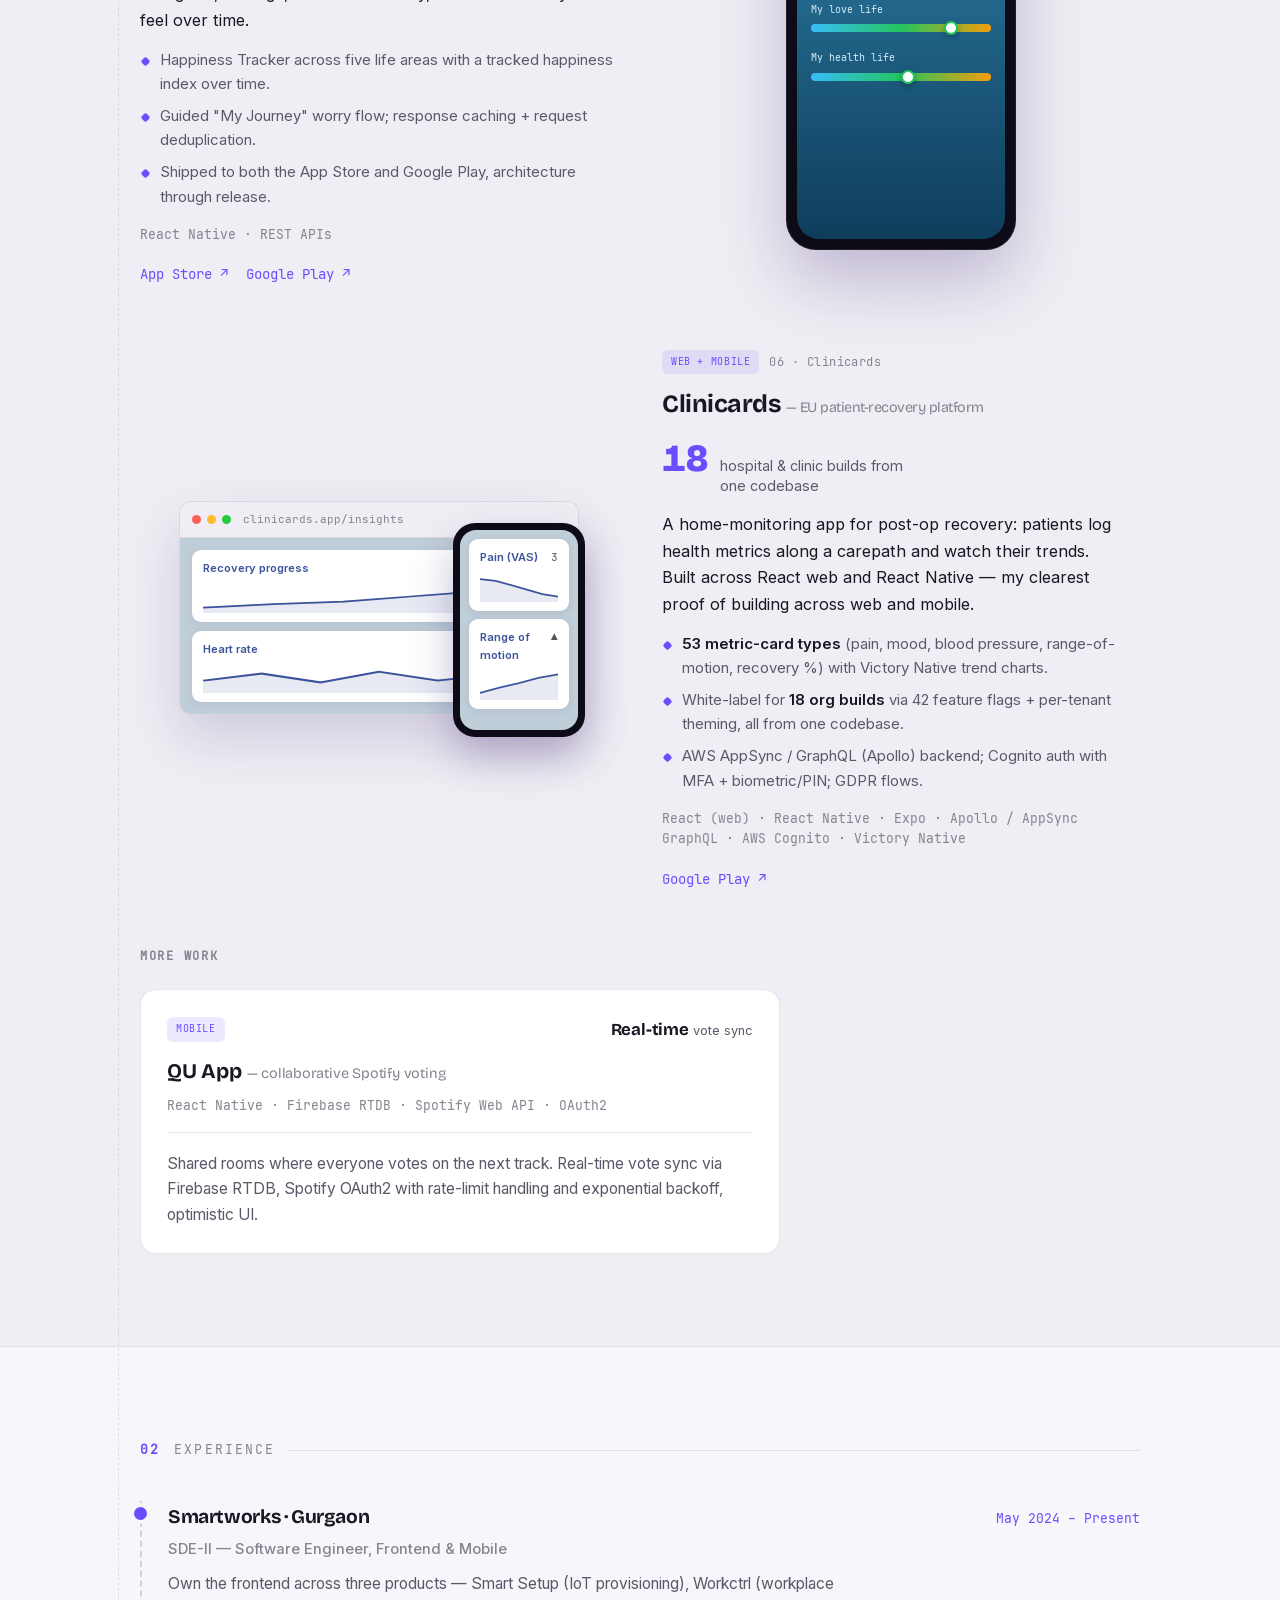
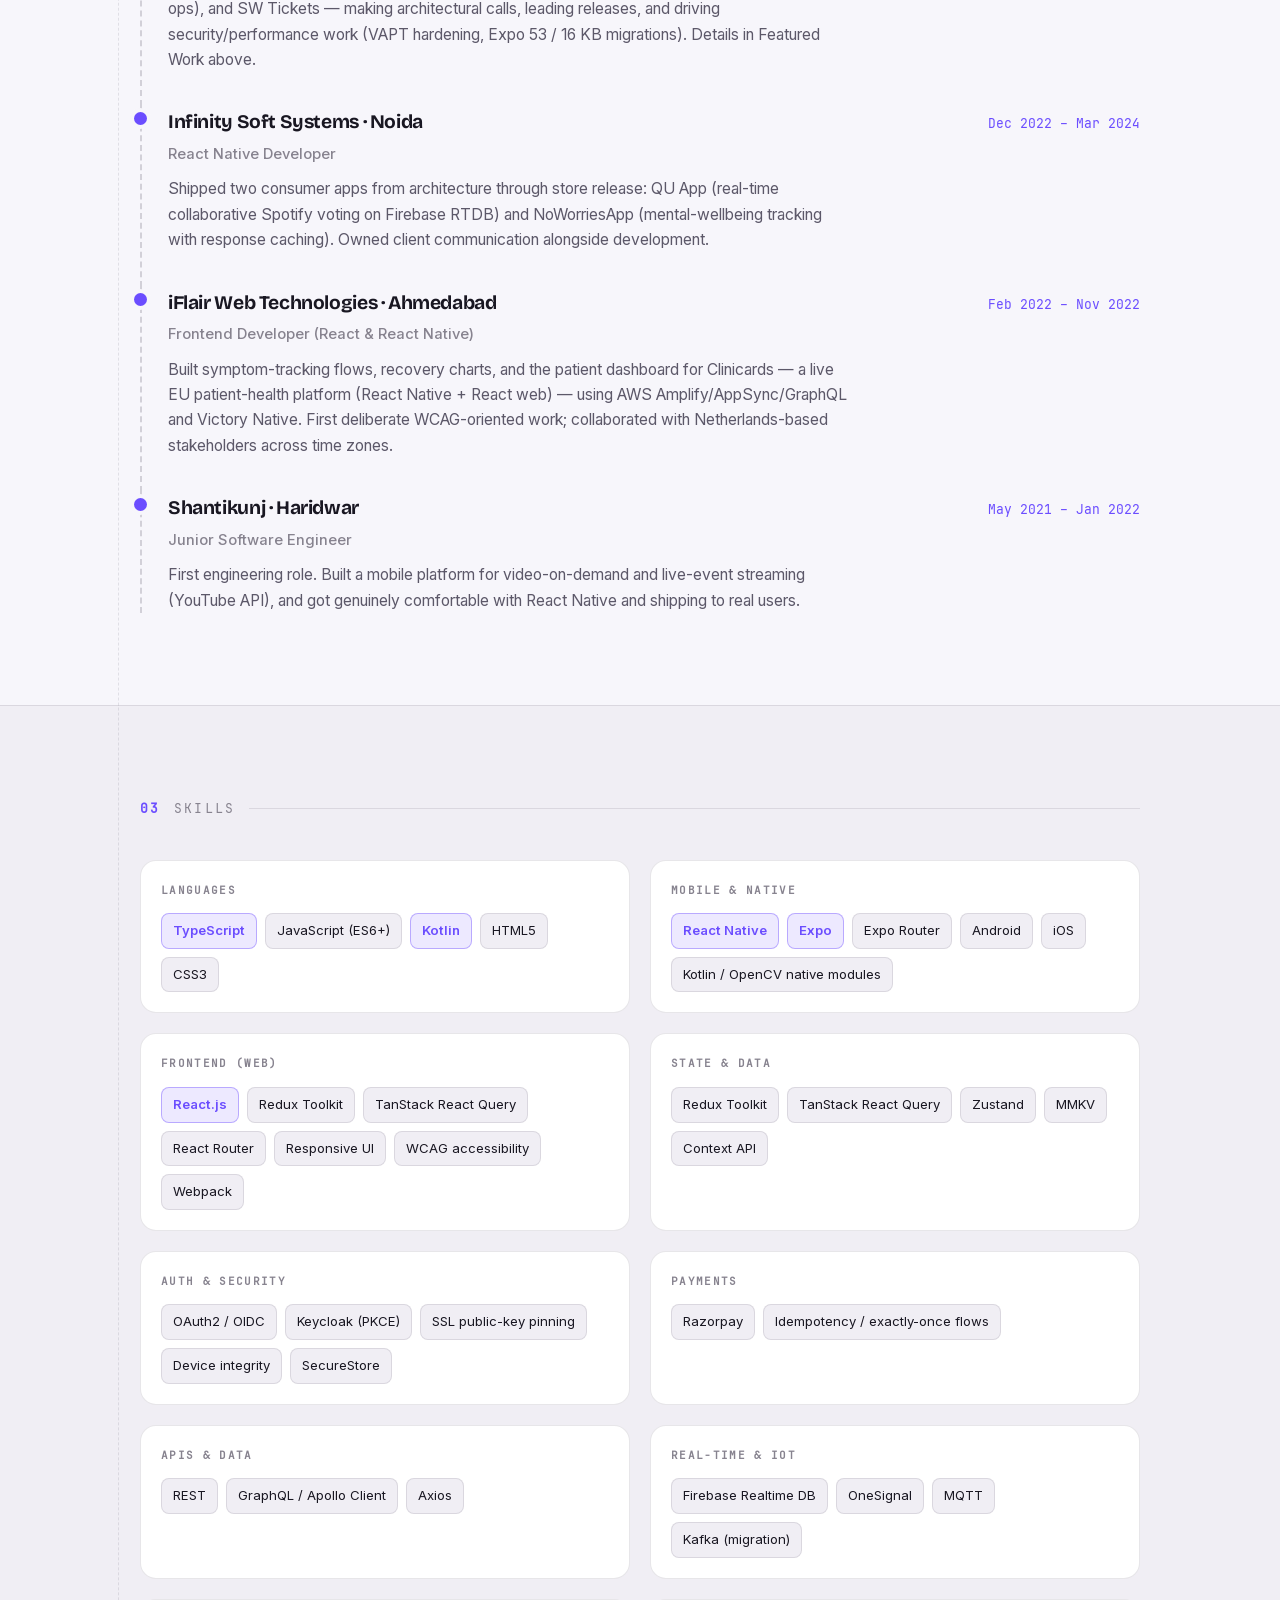
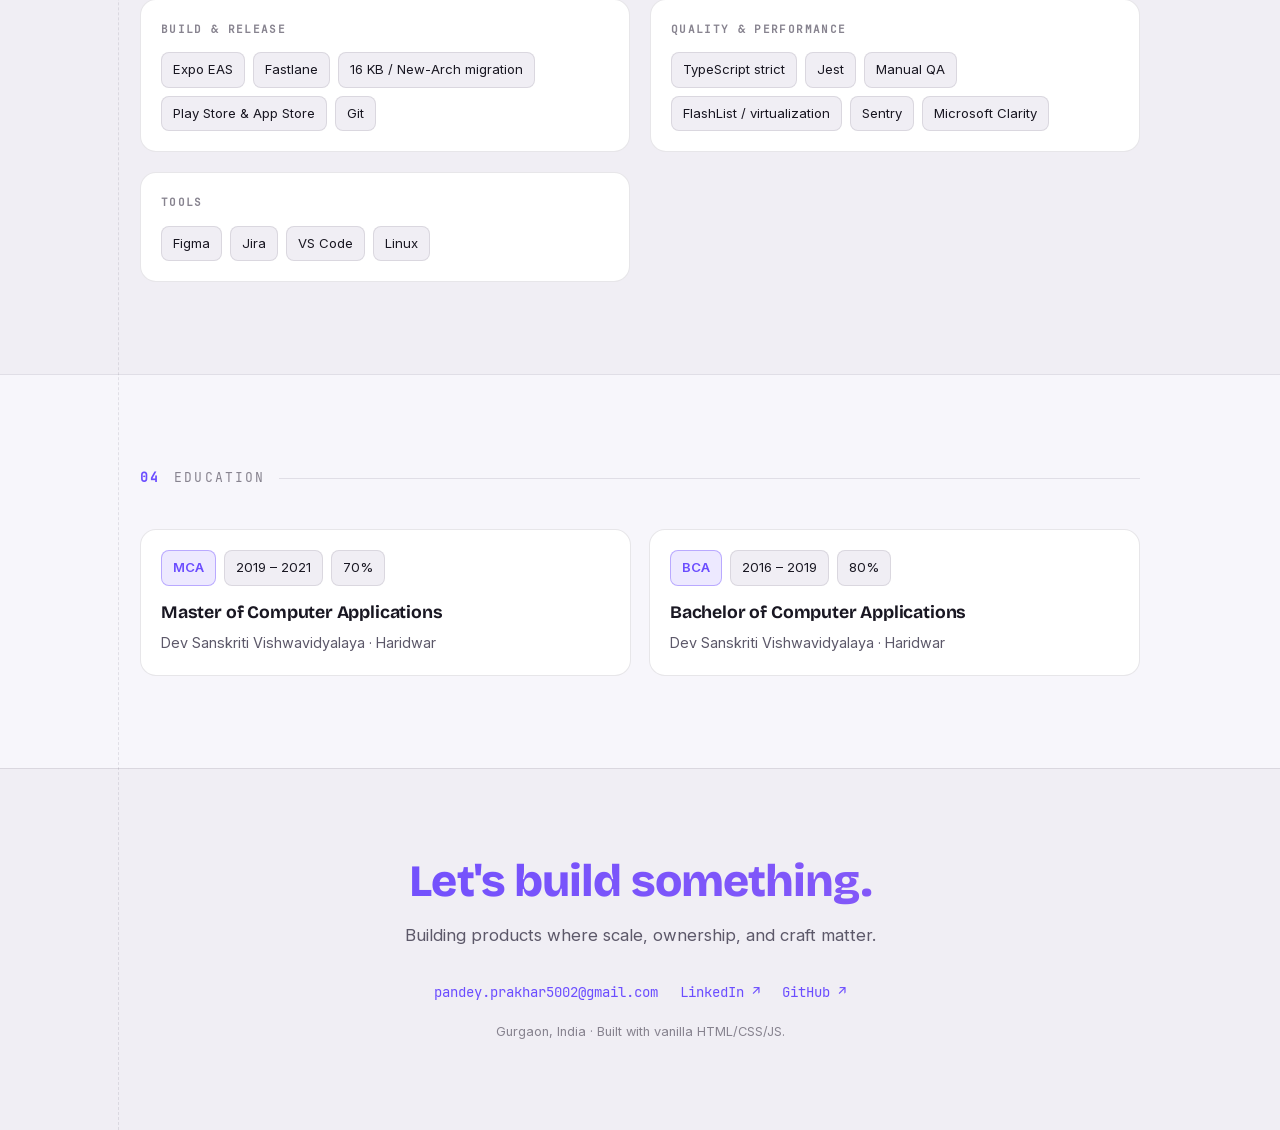
==== commit 4b94569b: "Remove résumé from portfolio (nav, hero, footer links + PDF) Hero primary CTA is now 'See my work'. " ====
--- a/index.html
+++ b/index.html
@@ -30,7 +30,6 @@
           <svg class="icon-moon" aria-hidden="true" width="18" height="18" viewBox="0 0 24 24" fill="none" stroke="currentColor" stroke-width="2"><path d="M21 12.8A9 9 0 1 1 11.2 3a7 7 0 0 0 9.8 9.8Z"/></svg>
           <svg class="icon-sun" aria-hidden="true" width="18" height="18" viewBox="0 0 24 24" fill="none" stroke="currentColor" stroke-width="2"><circle cx="12" cy="12" r="4"/><path d="M12 2v2M12 20v2M2 12h2M20 12h2M5 5l1.5 1.5M17.5 17.5 19 19M19 5l-1.5 1.5M6.5 17.5 5 19"/></svg>
         </button>
-        <a class="btn-cta" href="assets/Prakhar_Pandey.pdf" download>Résumé ↓</a>
       </div>
     </nav>
     <main>
@@ -43,9 +42,9 @@
             <p class="hero-lead">5+ years shipping production frontends across web and mobile — component
               architecture, payments, security, and real-time data — dropping into native Kotlin when it counts.</p>
             <div class="hero-cta">
-              <a class="btn-cta" href="assets/Prakhar_Pandey.pdf" download>Download Résumé ↓</a>
+              <a class="btn-cta" href="#projects">See my work ↓</a>
               <a class="btn-ghost" href="https://github.com/Prakhar5002" target="_blank" rel="noopener">GitHub ↗</a>
-              <a class="btn-ghost" href="https://www.linkedin.com/in/prakhar-pandeey-97532915a/" target="_blank" rel="noopener">LinkedIn ↗</a>
+              <a class="btn-ghost" href="https://www.linkedin.com/in/prakhar-pandey-97532915a/" target="_blank" rel="noopener">LinkedIn ↗</a>
             </div>
             <div class="stat-tiles">
               <div class="stat"><span class="stat-n count" data-count="5" data-suffix="+" data-display="5+">5+</span><span class="stat-l">Years</span></div>
@@ -373,9 +372,8 @@
         <p class="footer-sub">Building products where scale, ownership, and craft matter.</p>
         <div class="footer-links">
           <a href="mailto:pandey.prakhar5002@gmail.com">pandey.prakhar5002@gmail.com</a>
-          <a href="https://www.linkedin.com/in/prakhar-pandeey-97532915a/" target="_blank" rel="noopener">LinkedIn ↗</a>
+          <a href="https://www.linkedin.com/in/prakhar-pandey-97532915a/" target="_blank" rel="noopener">LinkedIn ↗</a>
           <a href="https://github.com/Prakhar5002" target="_blank" rel="noopener">GitHub ↗</a>
-          <a href="assets/Prakhar_Pandey.pdf" download>Résumé ↓</a>
         </div>
         <p class="footer-copy">Gurgaon, India · Built with vanilla HTML/CSS/JS.</p>
       </footer>
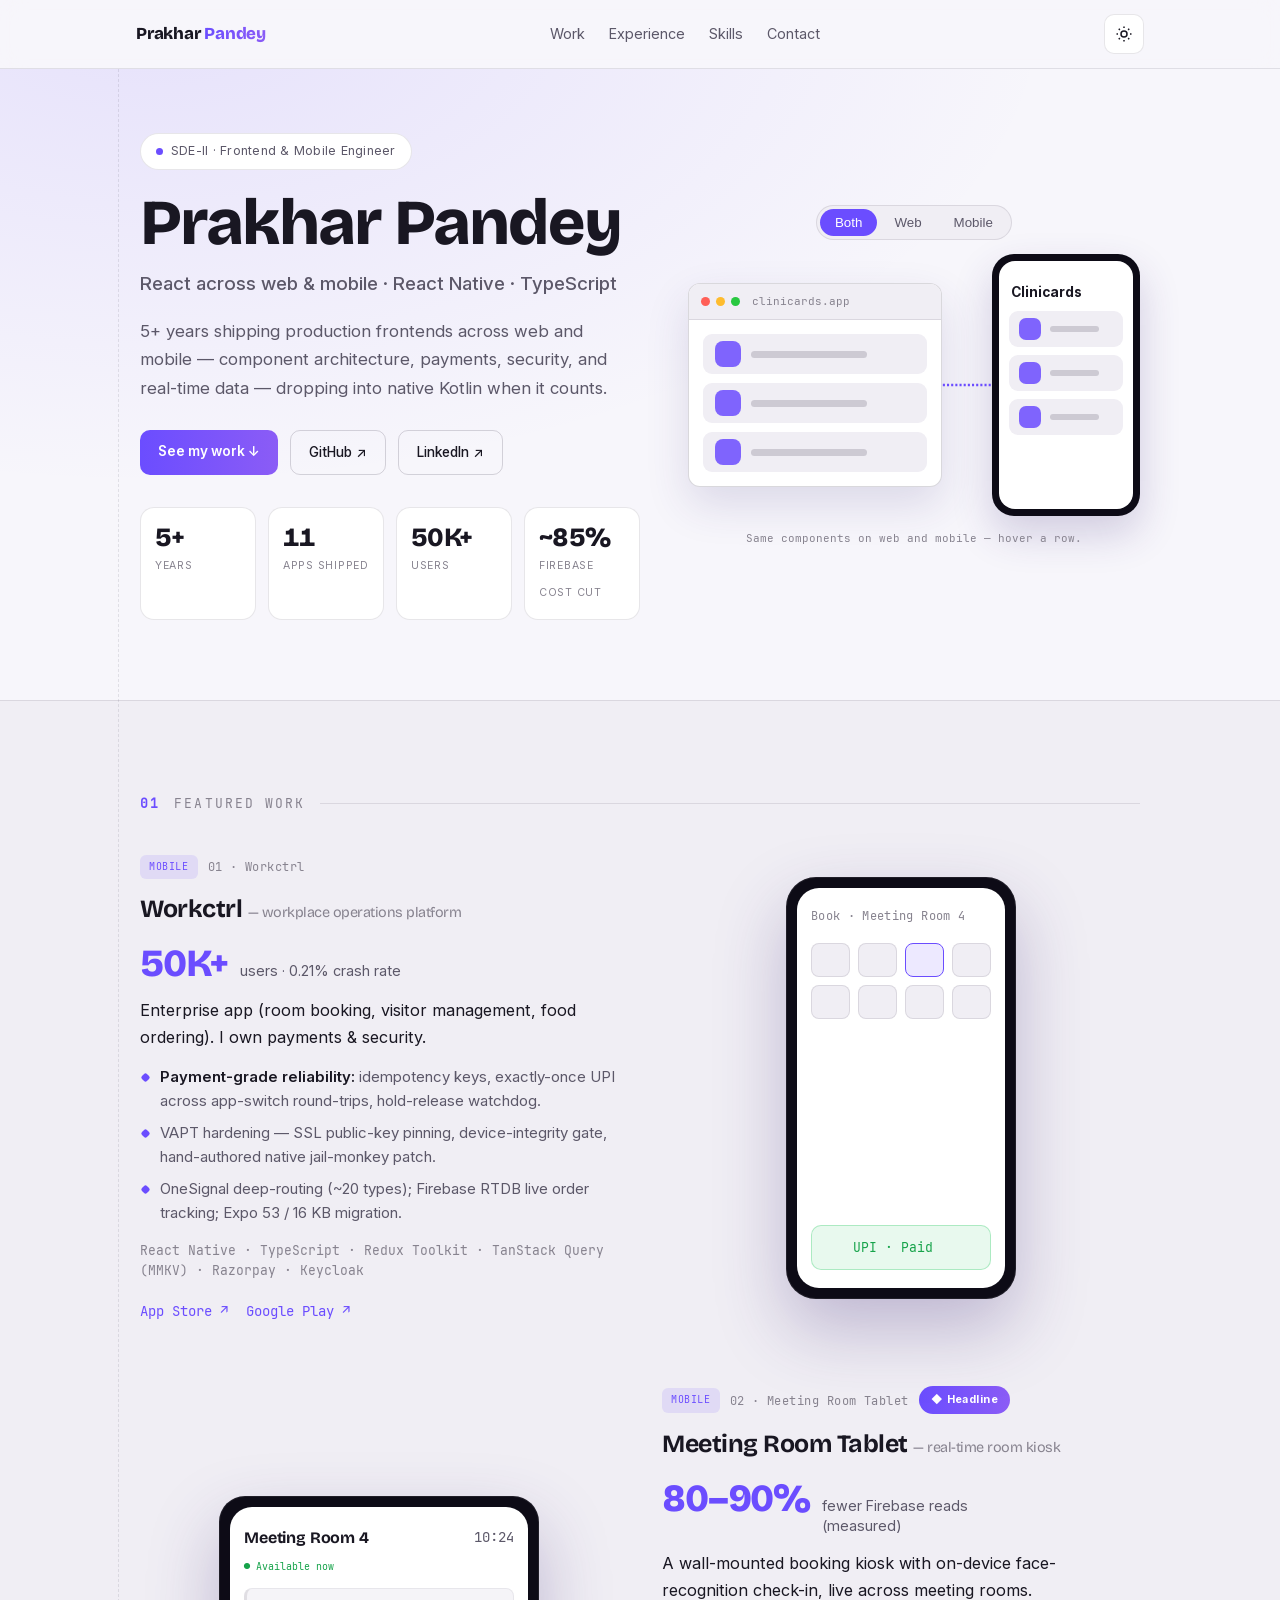
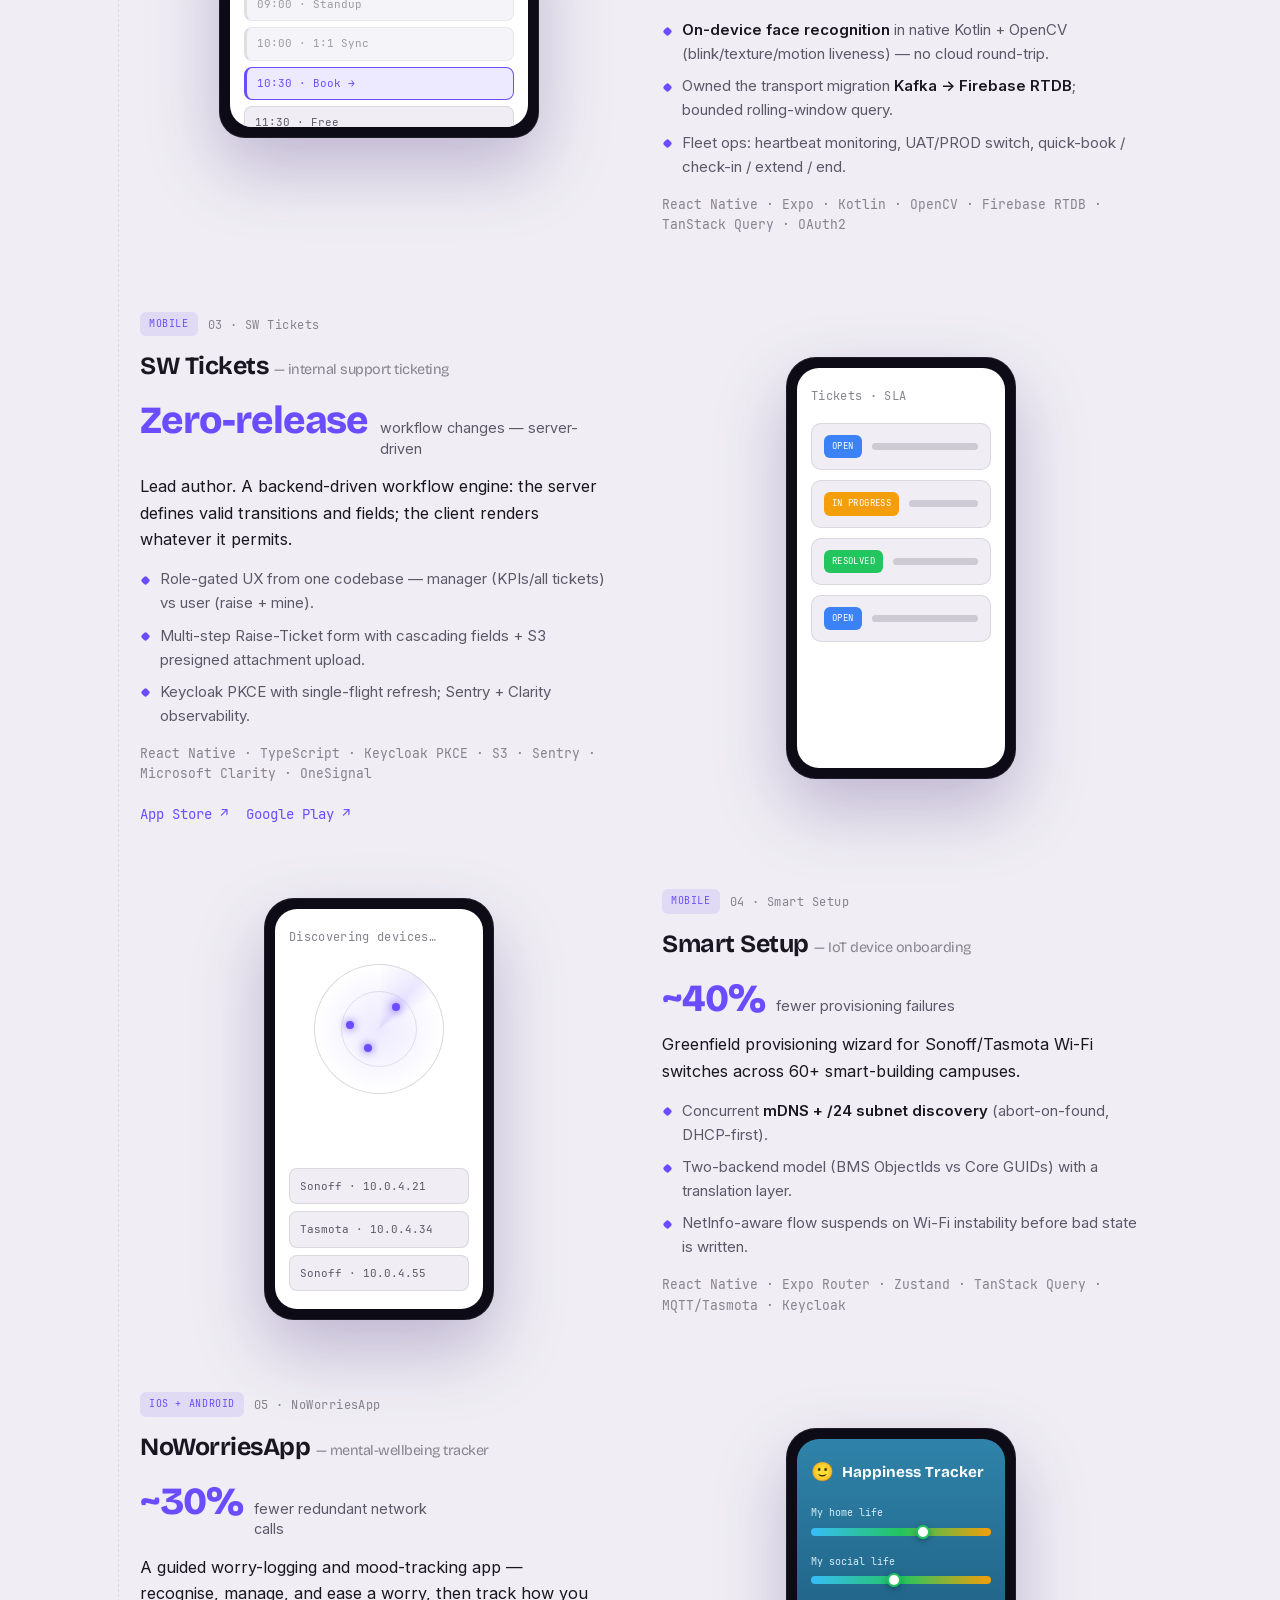
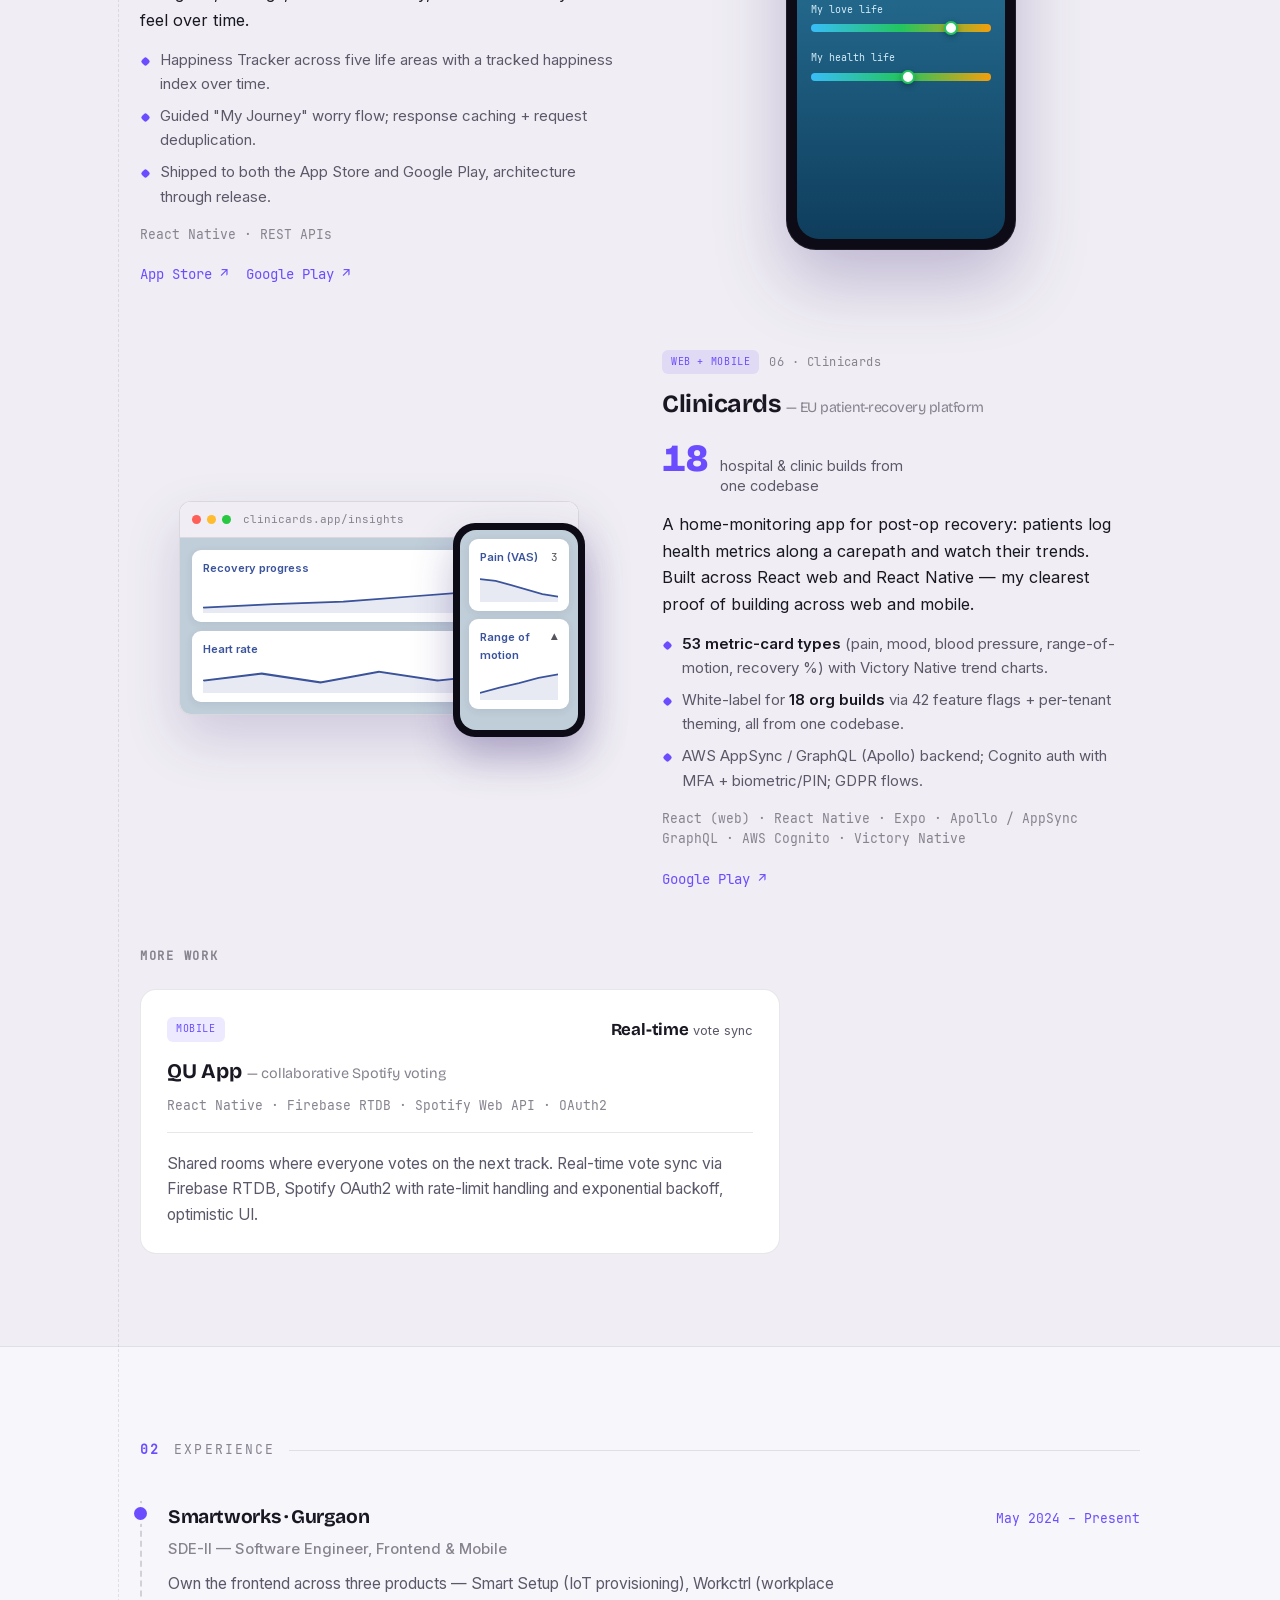
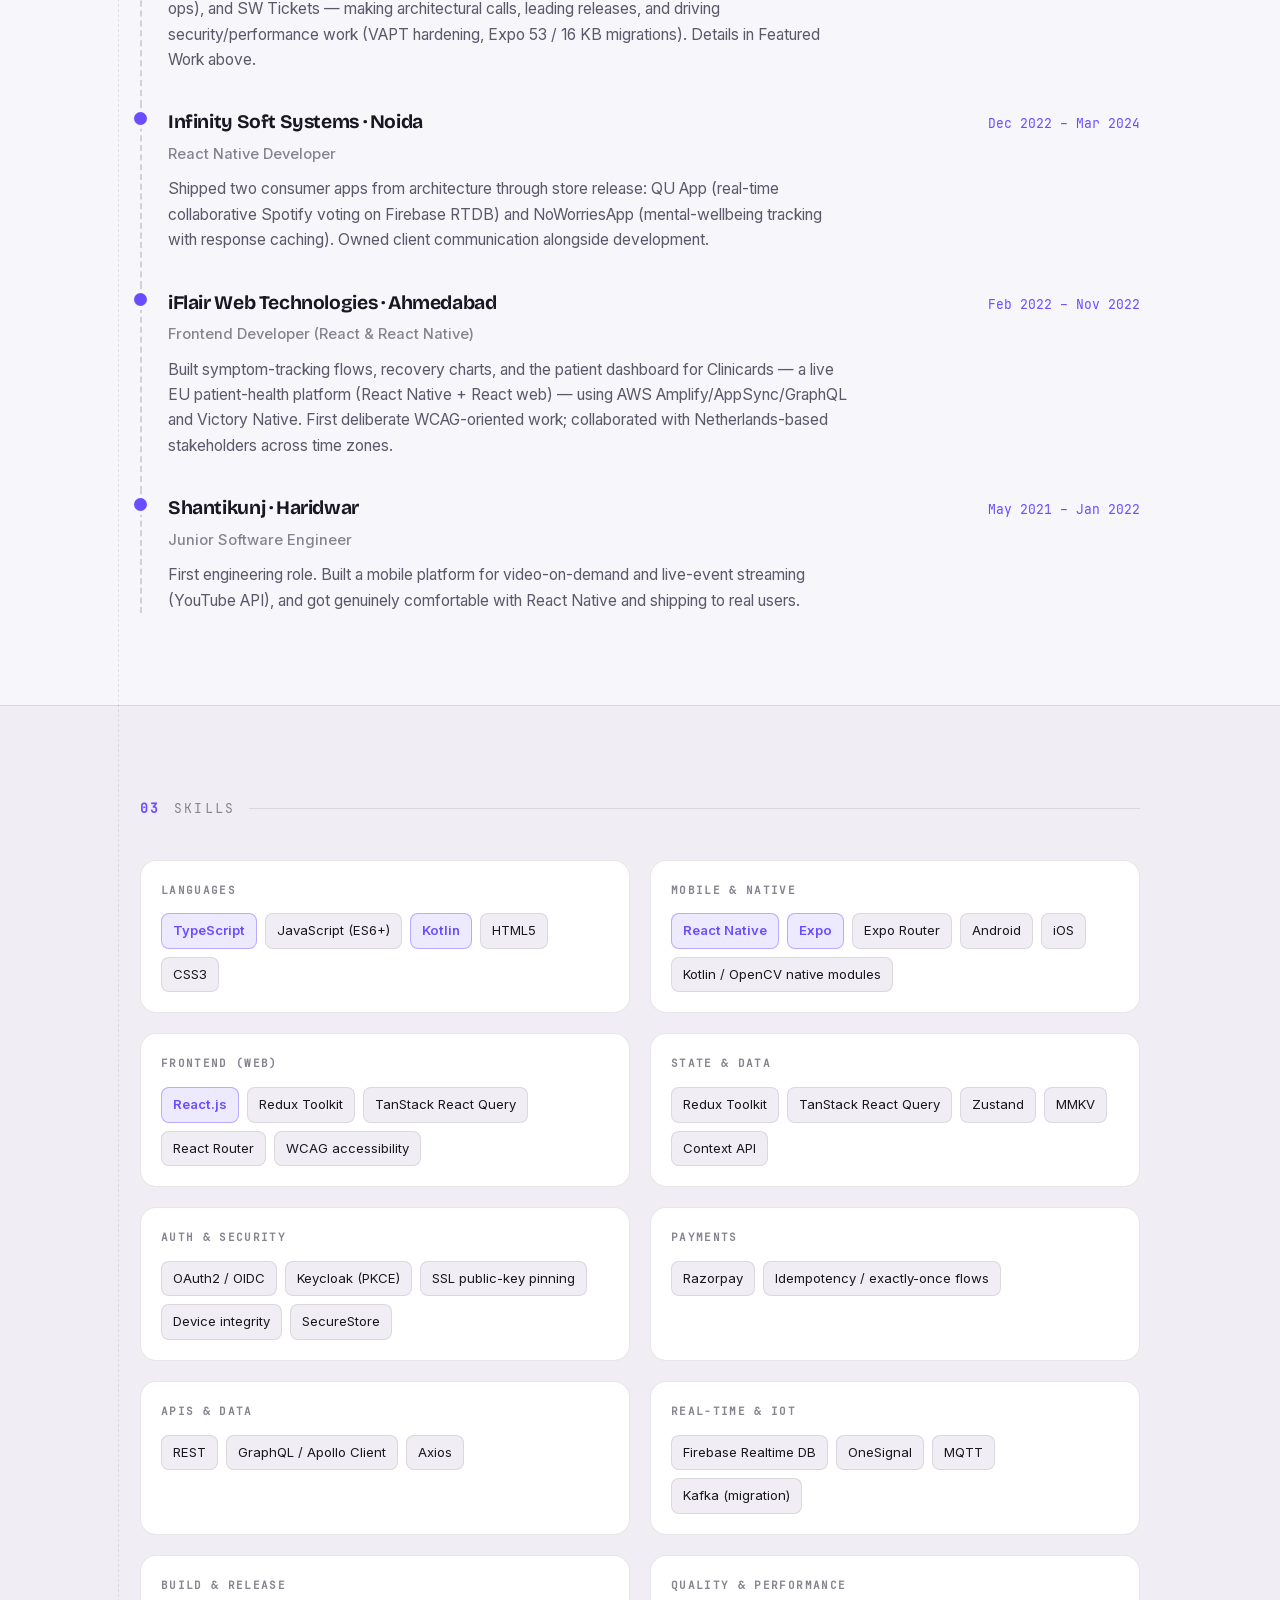
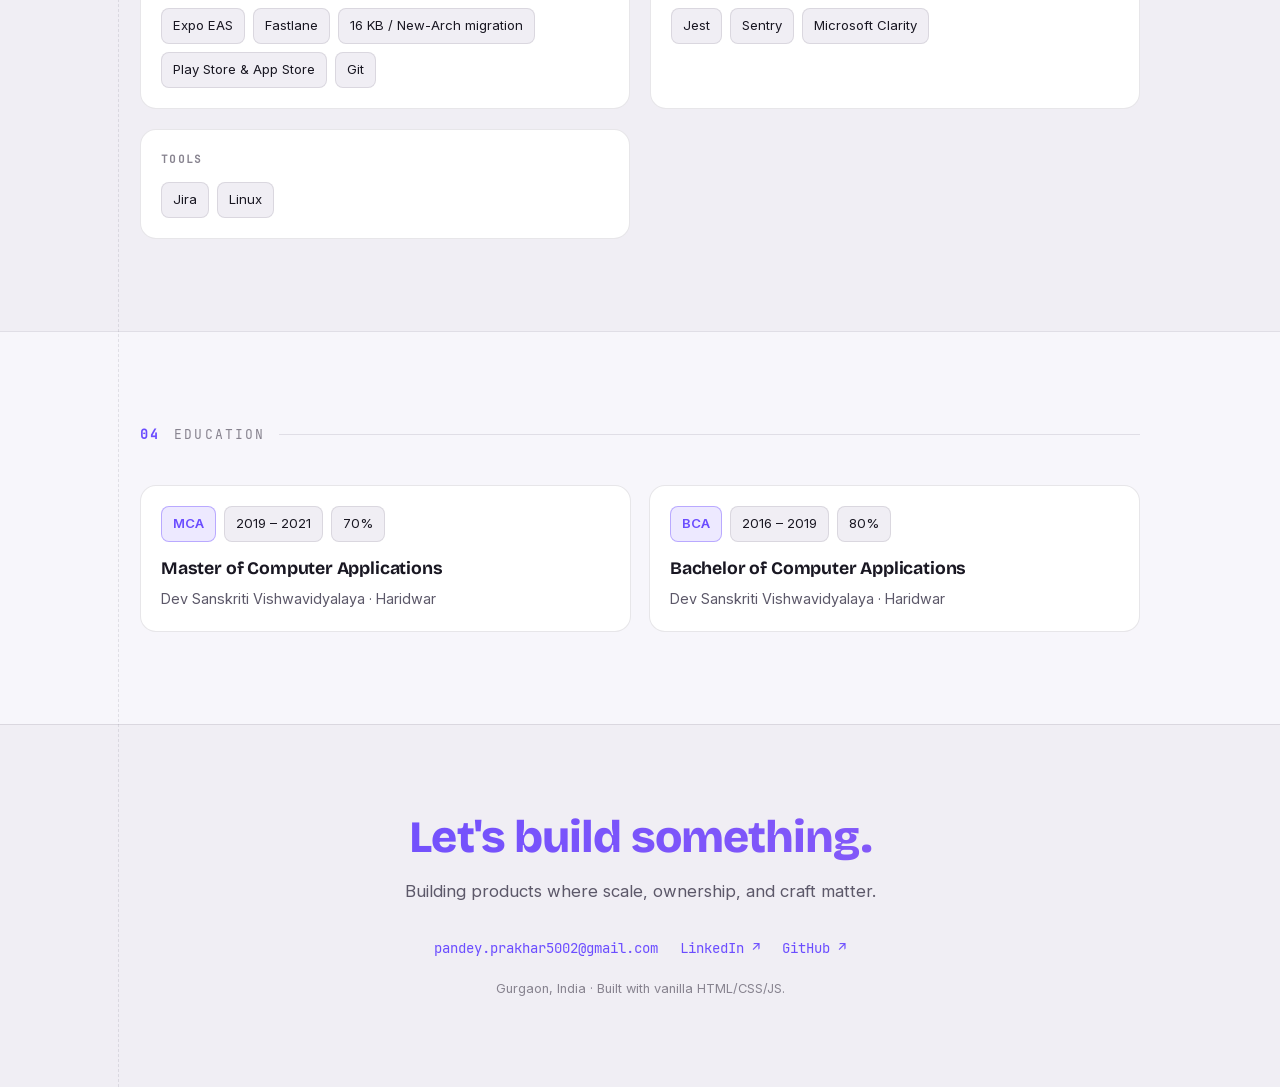
==== commit ccf71b6b: "Skills: remove Figma, VS Code, FlashList, Manual QA, TypeScript strict, Webpack, Responsive UI Co-Au" ====
--- a/index.html
+++ b/index.html
@@ -322,7 +322,7 @@
             <span class="chip key">React Native</span><span class="chip key">Expo</span><span class="chip">Expo Router</span><span class="chip">Android</span><span class="chip">iOS</span><span class="chip">Kotlin / OpenCV native modules</span>
           </div></div>
           <div class="skill-group reveal-row"><h3>Frontend (Web)</h3><div class="chips">
-            <span class="chip key">React.js</span><span class="chip">Redux Toolkit</span><span class="chip">TanStack React Query</span><span class="chip">React Router</span><span class="chip">Responsive UI</span><span class="chip">WCAG accessibility</span><span class="chip">Webpack</span>
+            <span class="chip key">React.js</span><span class="chip">Redux Toolkit</span><span class="chip">TanStack React Query</span><span class="chip">React Router</span><span class="chip">WCAG accessibility</span>
           </div></div>
           <div class="skill-group reveal-row"><h3>State &amp; Data</h3><div class="chips">
             <span class="chip">Redux Toolkit</span><span class="chip">TanStack React Query</span><span class="chip">Zustand</span><span class="chip">MMKV</span><span class="chip">Context API</span>
@@ -343,10 +343,10 @@
             <span class="chip">Expo EAS</span><span class="chip">Fastlane</span><span class="chip">16 KB / New-Arch migration</span><span class="chip">Play Store &amp; App Store</span><span class="chip">Git</span>
           </div></div>
           <div class="skill-group reveal-row"><h3>Quality &amp; Performance</h3><div class="chips">
-            <span class="chip">TypeScript strict</span><span class="chip">Jest</span><span class="chip">Manual QA</span><span class="chip">FlashList / virtualization</span><span class="chip">Sentry</span><span class="chip">Microsoft Clarity</span>
+            <span class="chip">Jest</span><span class="chip">Sentry</span><span class="chip">Microsoft Clarity</span>
           </div></div>
           <div class="skill-group reveal-row"><h3>Tools</h3><div class="chips">
-            <span class="chip">Figma</span><span class="chip">Jira</span><span class="chip">VS Code</span><span class="chip">Linux</span>
+            <span class="chip">Jira</span><span class="chip">Linux</span>
           </div></div>
         </div>
       </section>
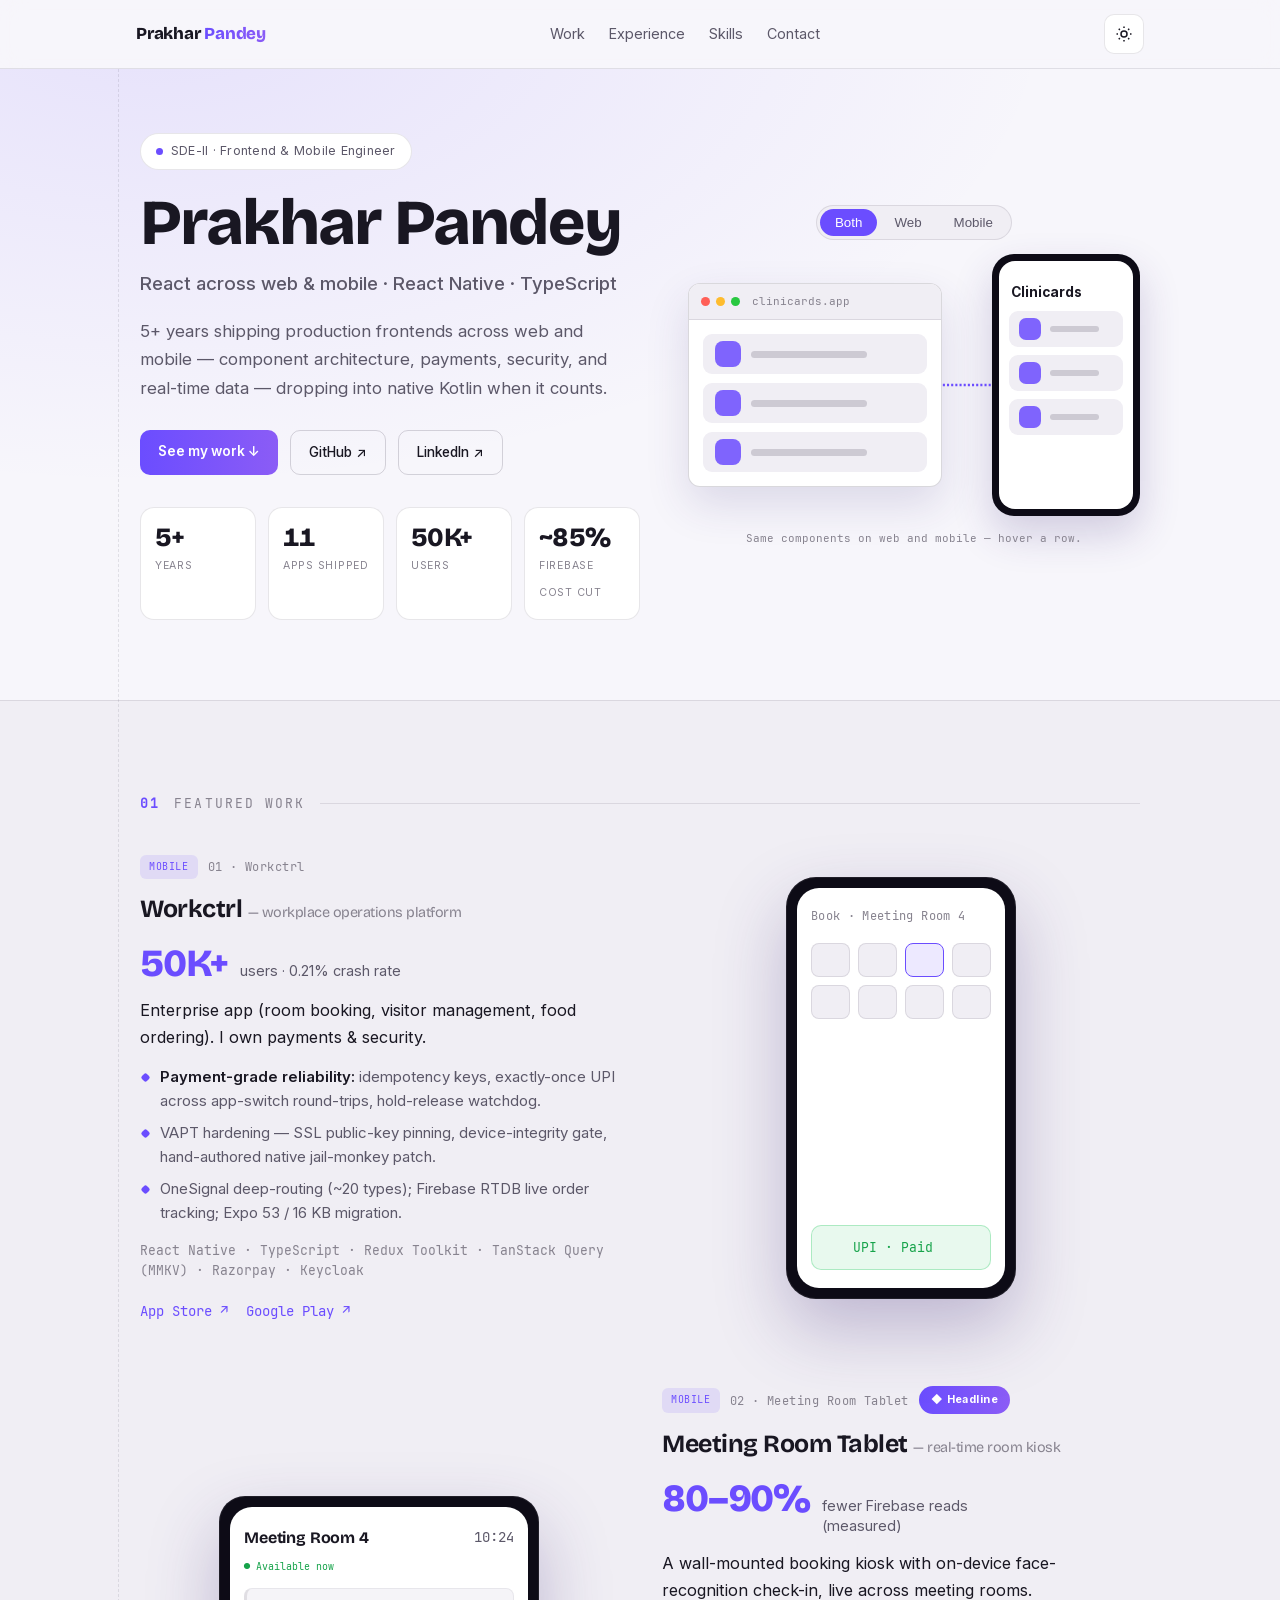
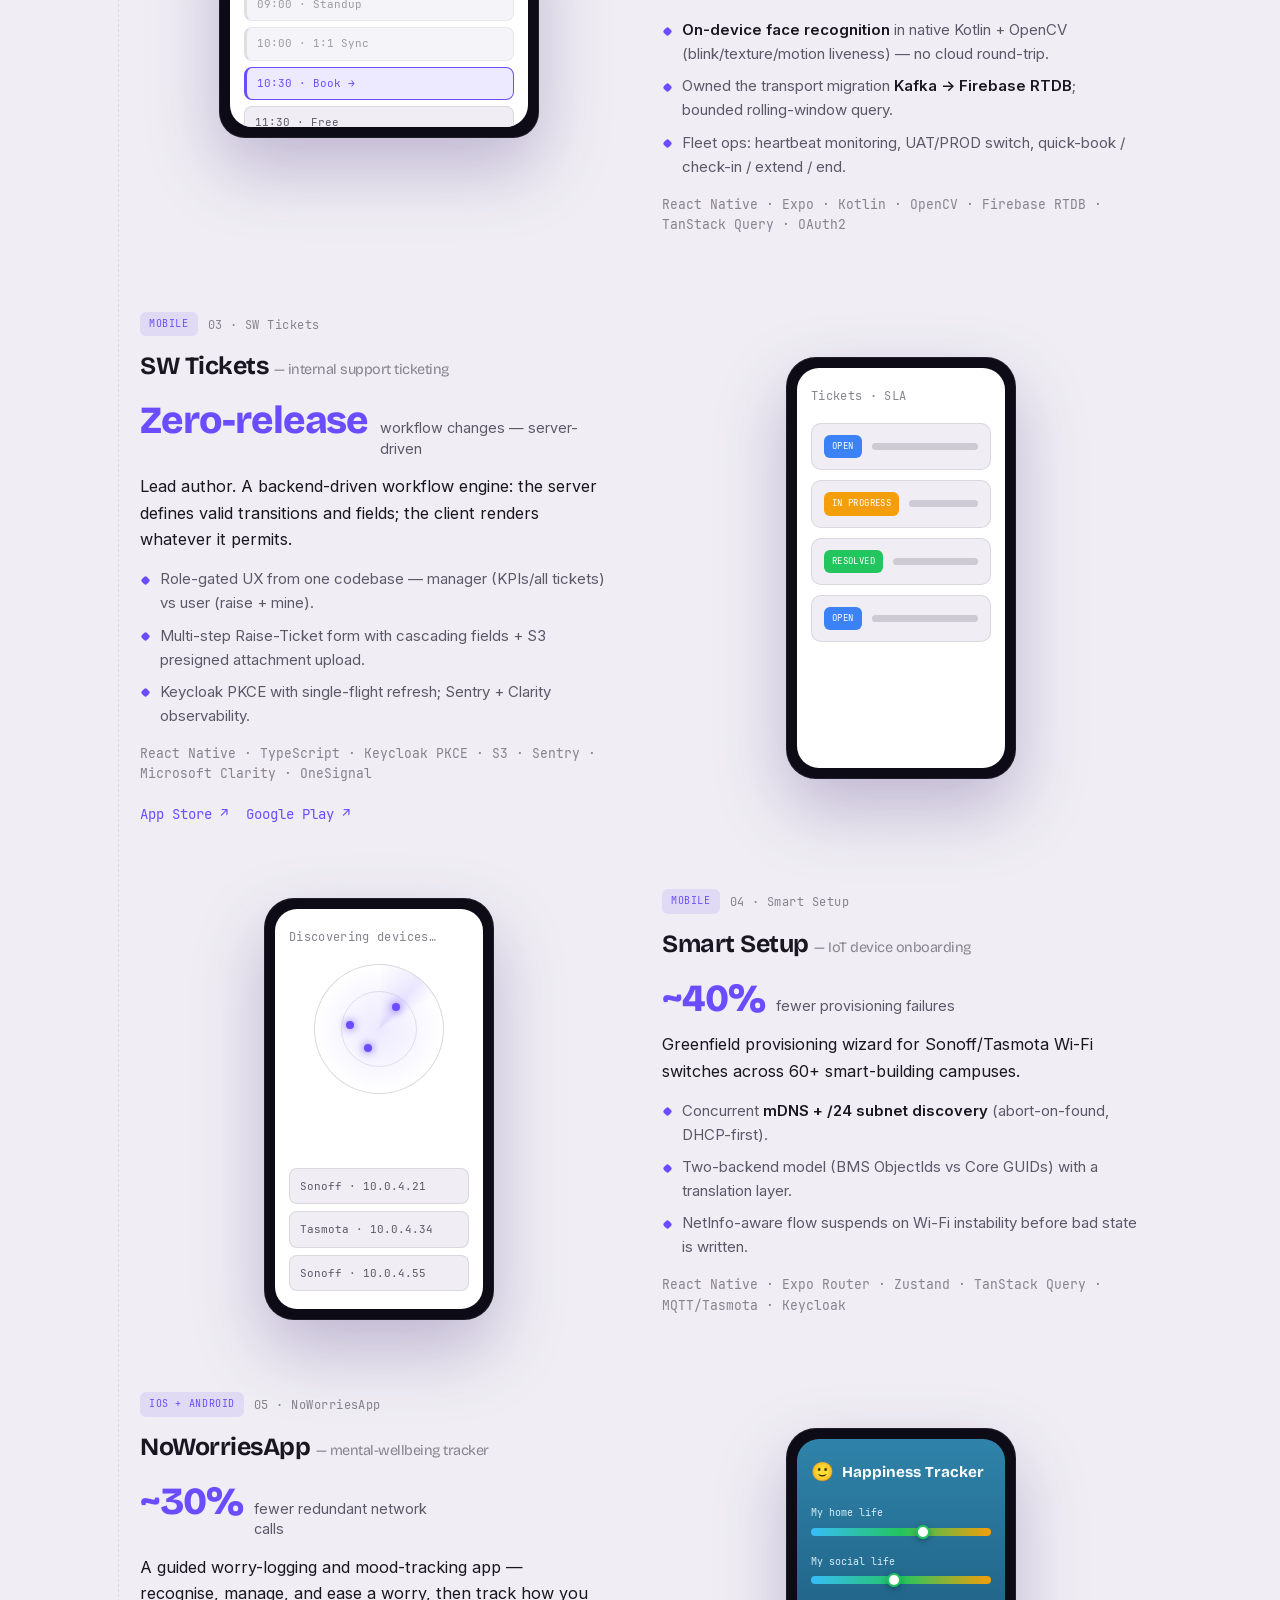
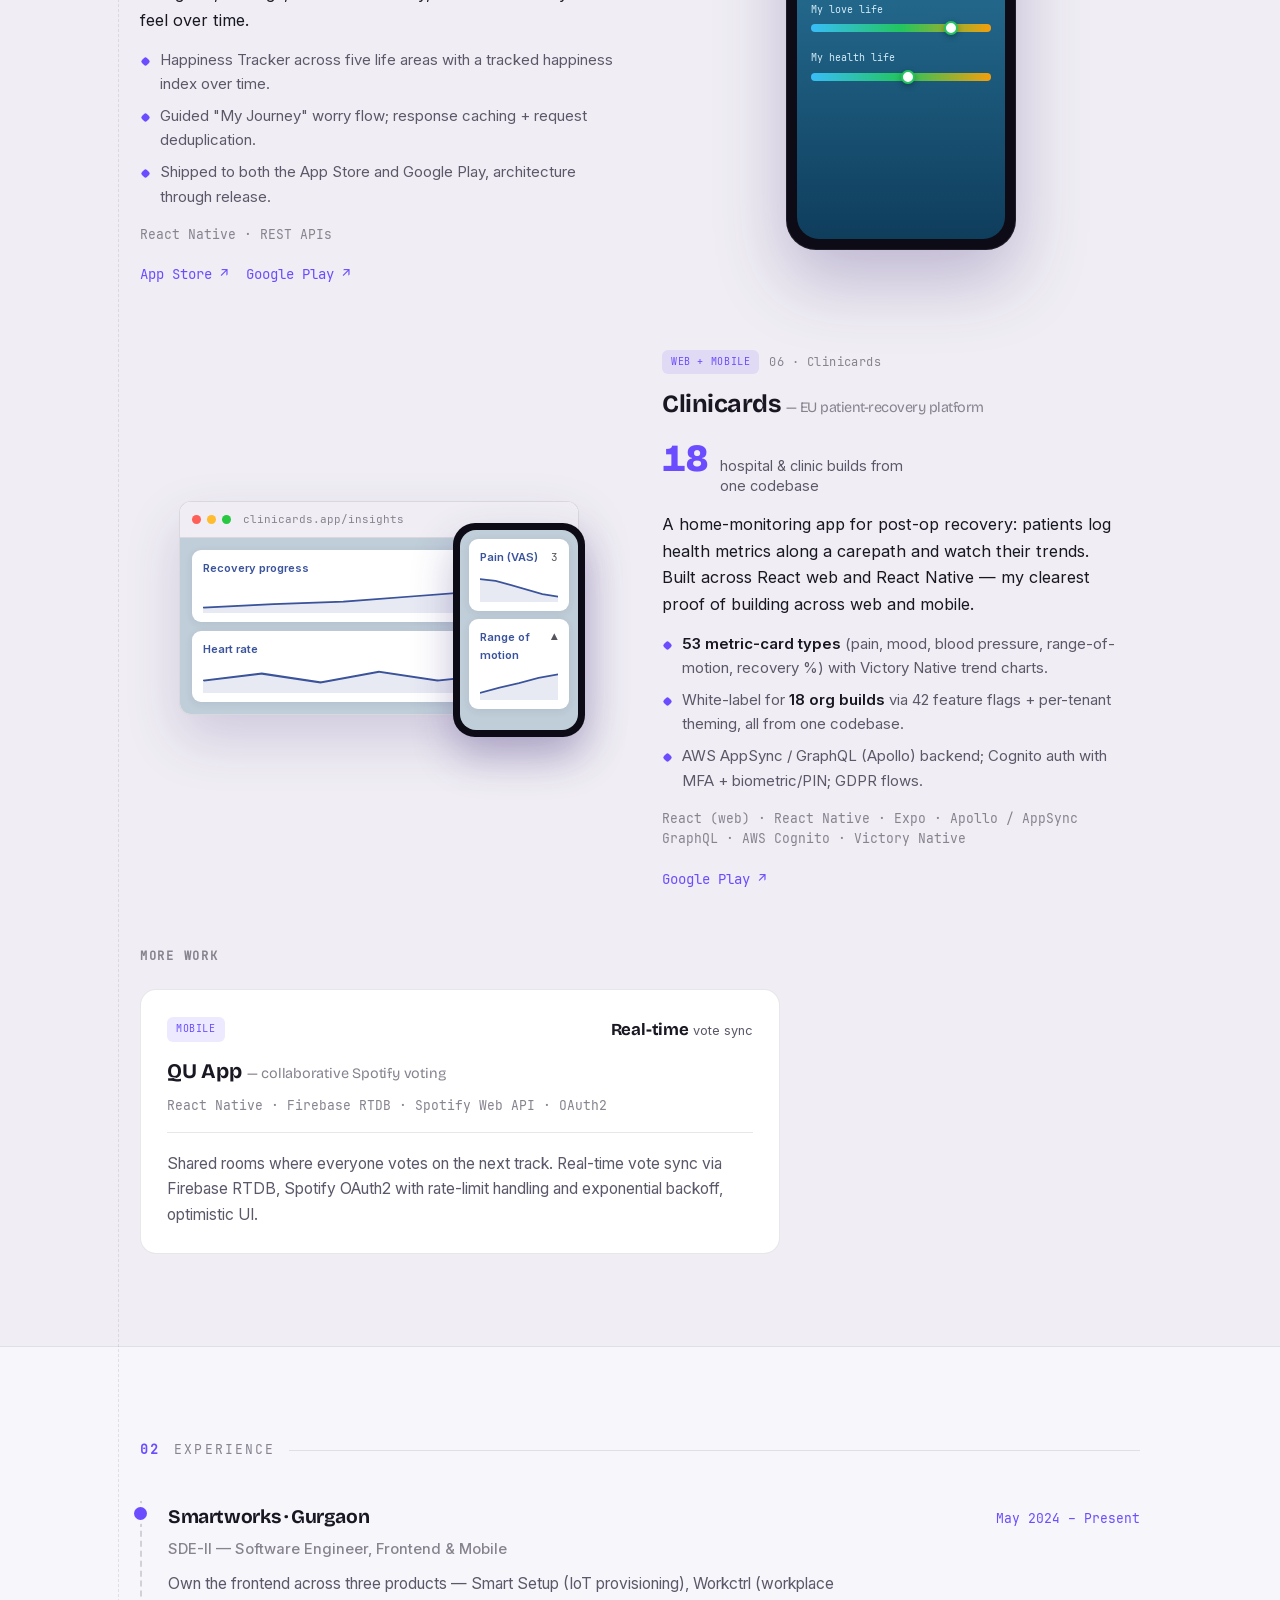
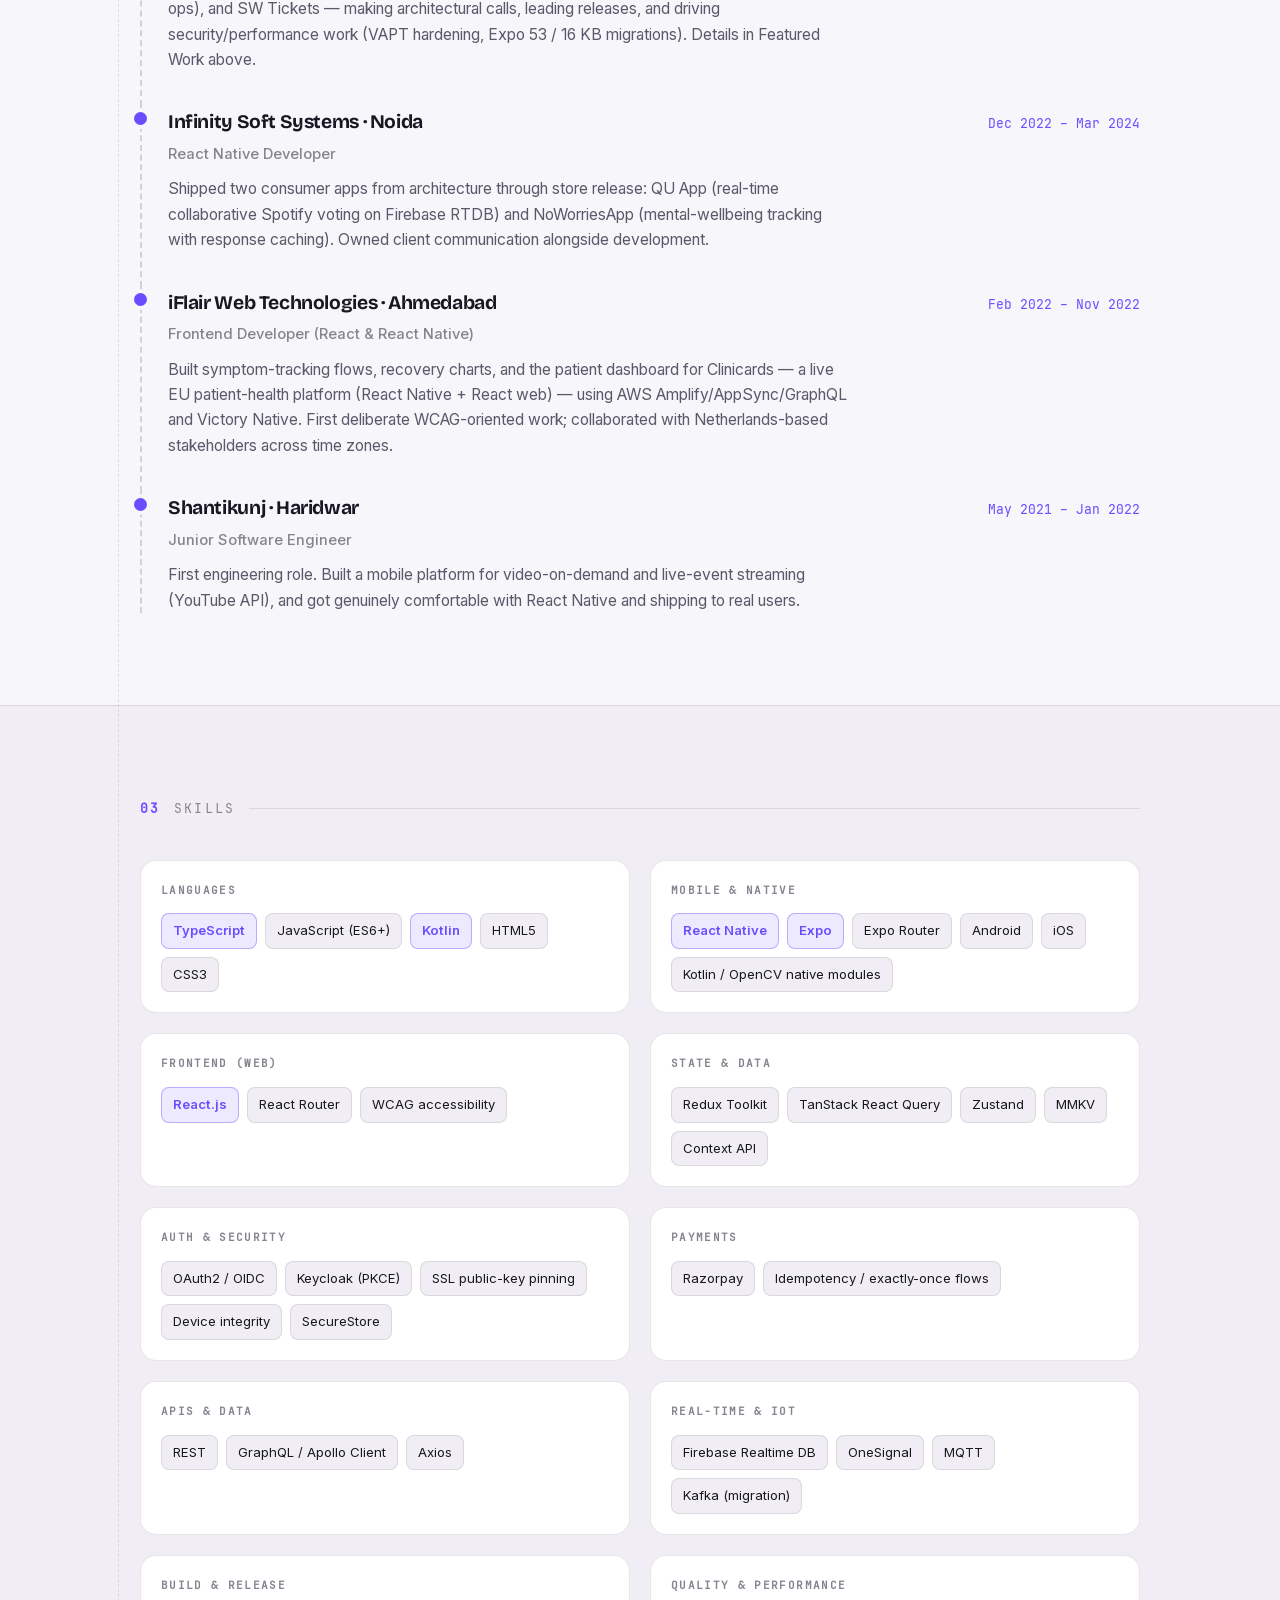
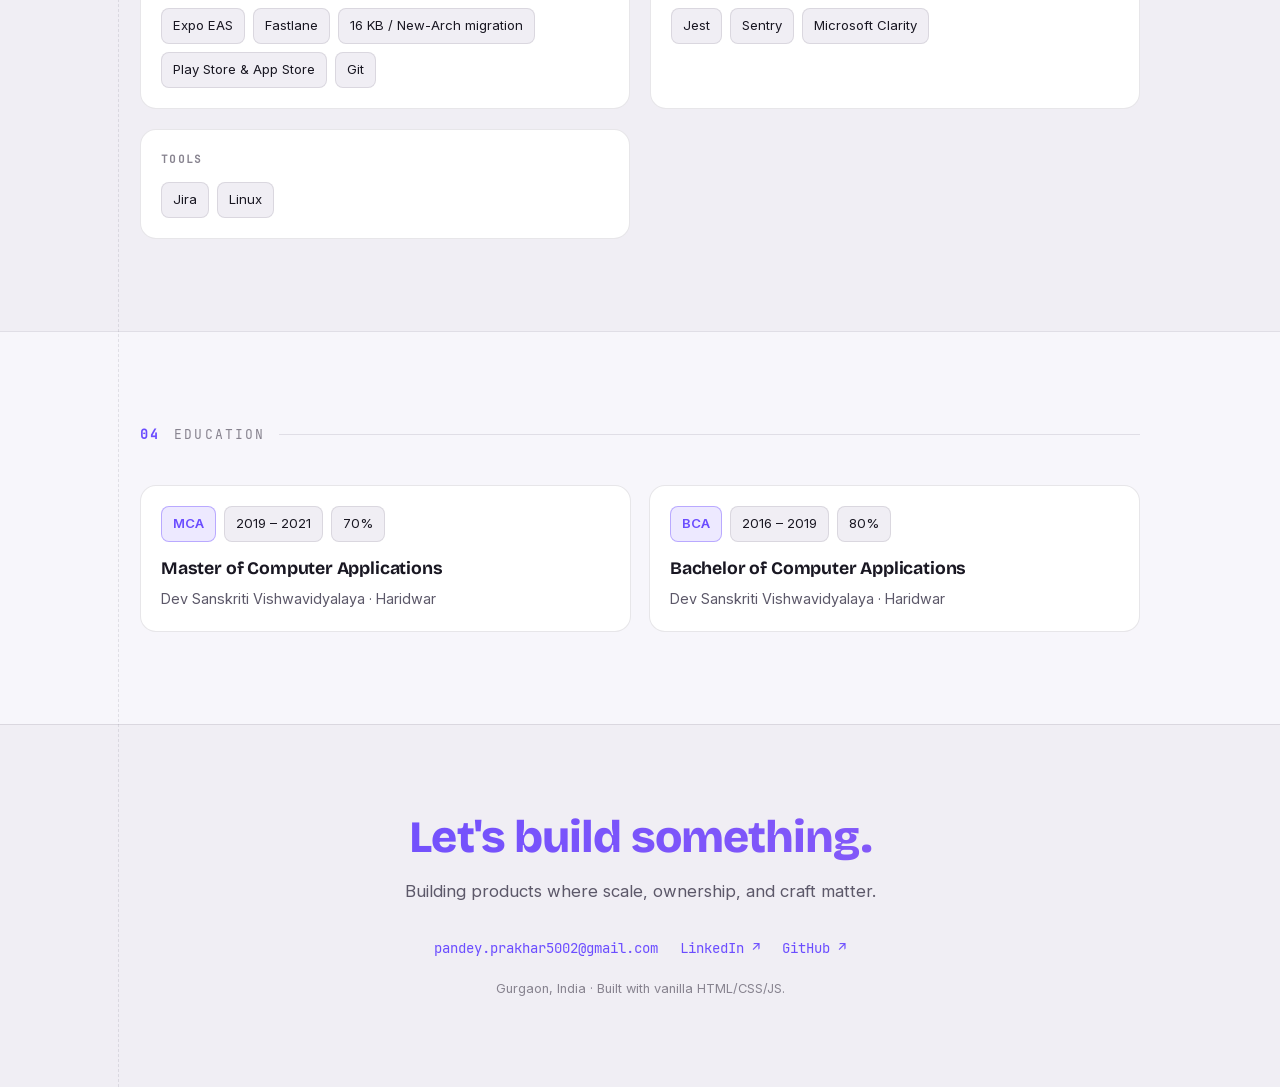
==== commit 18ba469b: "Skills: drop duplicate Redux Toolkit / TanStack React Query from Frontend (Web) Co-Authored-By: Clau" ====
--- a/index.html
+++ b/index.html
@@ -322,7 +322,7 @@
             <span class="chip key">React Native</span><span class="chip key">Expo</span><span class="chip">Expo Router</span><span class="chip">Android</span><span class="chip">iOS</span><span class="chip">Kotlin / OpenCV native modules</span>
           </div></div>
           <div class="skill-group reveal-row"><h3>Frontend (Web)</h3><div class="chips">
-            <span class="chip key">React.js</span><span class="chip">Redux Toolkit</span><span class="chip">TanStack React Query</span><span class="chip">React Router</span><span class="chip">WCAG accessibility</span>
+            <span class="chip key">React.js</span><span class="chip">React Router</span><span class="chip">WCAG accessibility</span>
           </div></div>
           <div class="skill-group reveal-row"><h3>State &amp; Data</h3><div class="chips">
             <span class="chip">Redux Toolkit</span><span class="chip">TanStack React Query</span><span class="chip">Zustand</span><span class="chip">MMKV</span><span class="chip">Context API</span>
